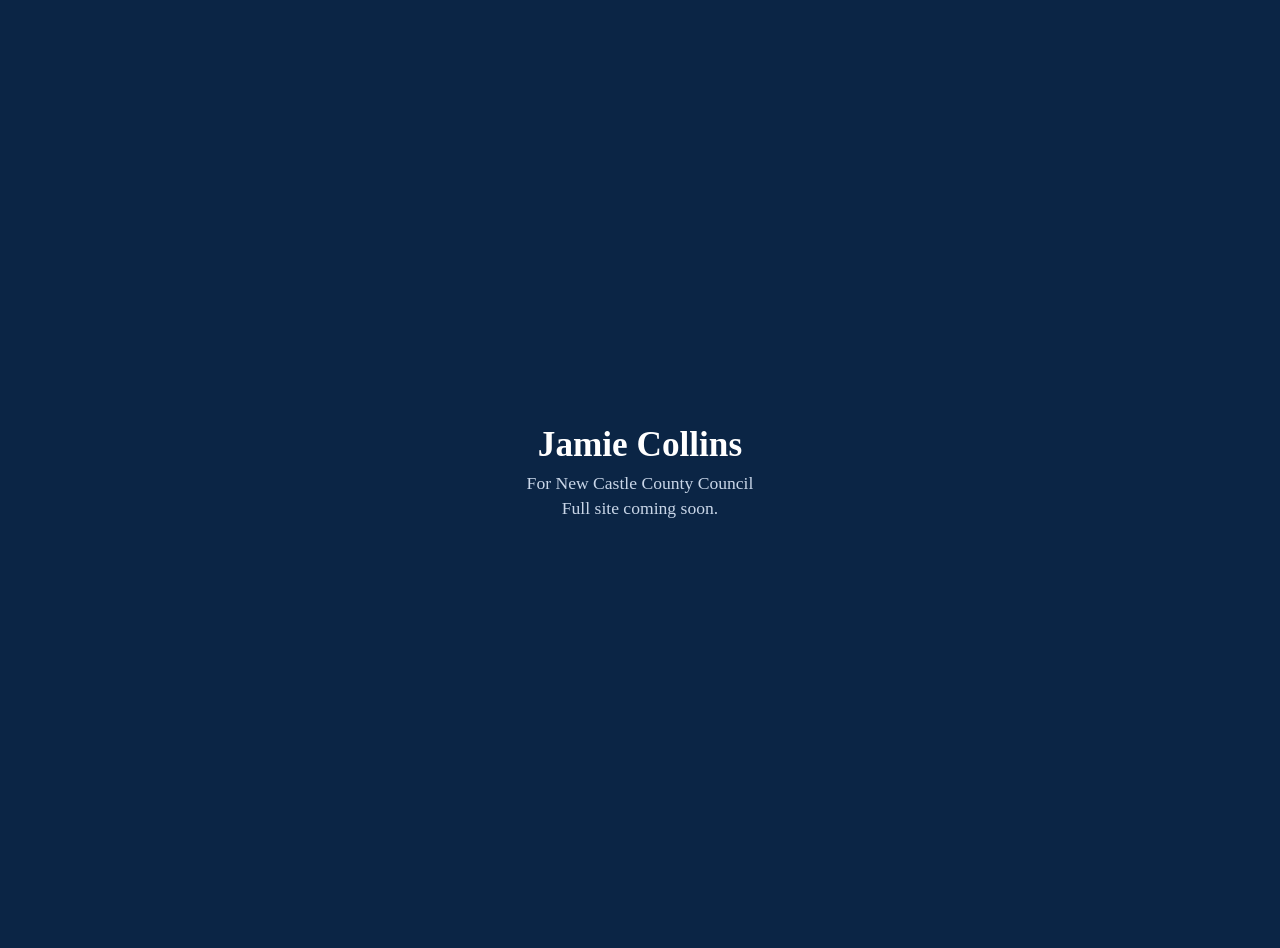
==== index.html @ c357a8fa "Create index.html for campaign site Initial HTML structure for campaign site." ====
<!DOCTYPE html>
<html lang="en">
<head>
  <meta charset="UTF-8">
  <meta name="viewport" content="width=device-width, initial-scale=1">
  <title>Jamie Collins for New Castle County Council</title>
  <meta name="description" content="Jamie Collins is running for New Castle County Council. Full campaign site coming soon.">
  <style>
    body { margin: 0; min-height: 100vh; display: grid; place-items: center;
           background: #0b2545; color: #fff; font-family: Georgia, serif; text-align: center; padding: 24px; }
    h1 { font-size: 2.2rem; margin: 0 0 8px; }
    p  { color: #c9d6e8; font-size: 1.1rem; margin: 4px 0; }
  </style>
</head>
<body>
  <div>
    <h1>Jamie Collins</h1>
    <p>For New Castle County Council</p>
    <p>Full site coming soon.</p>
  </div>
</body>
</html>
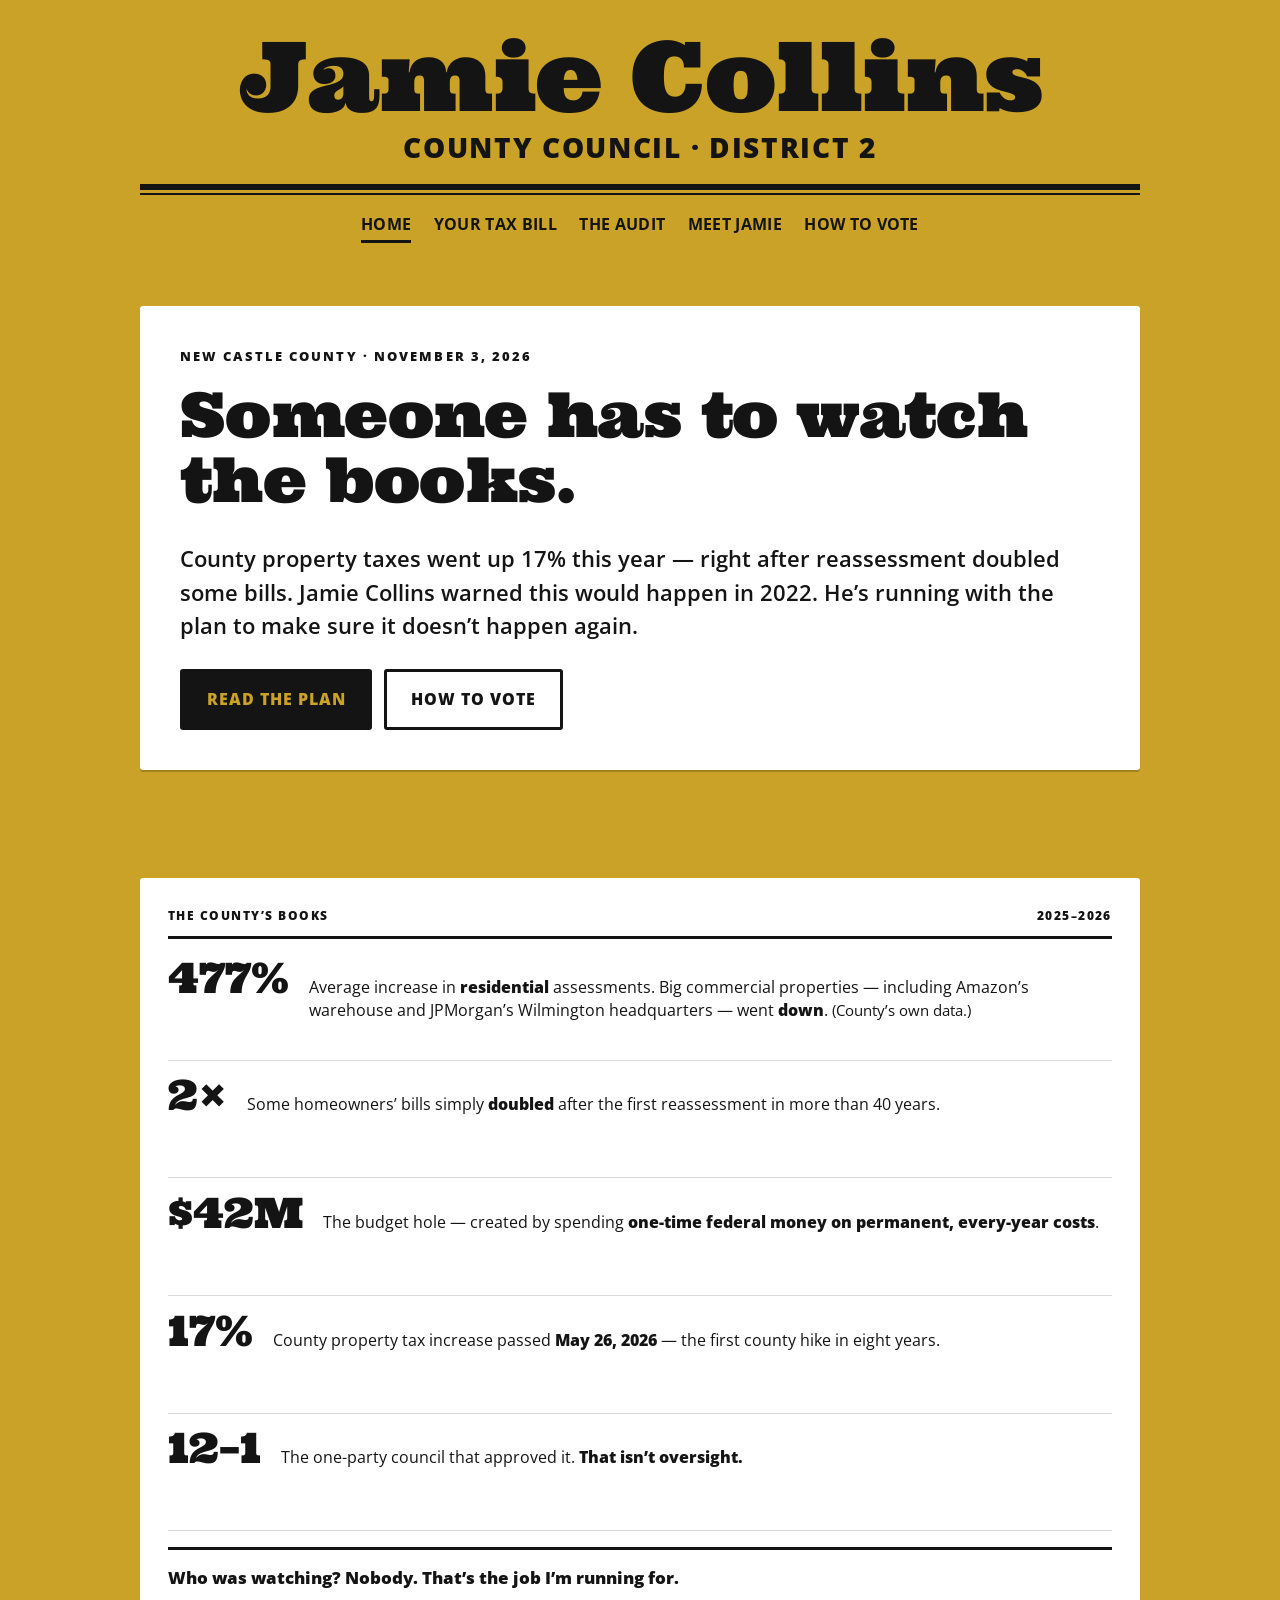
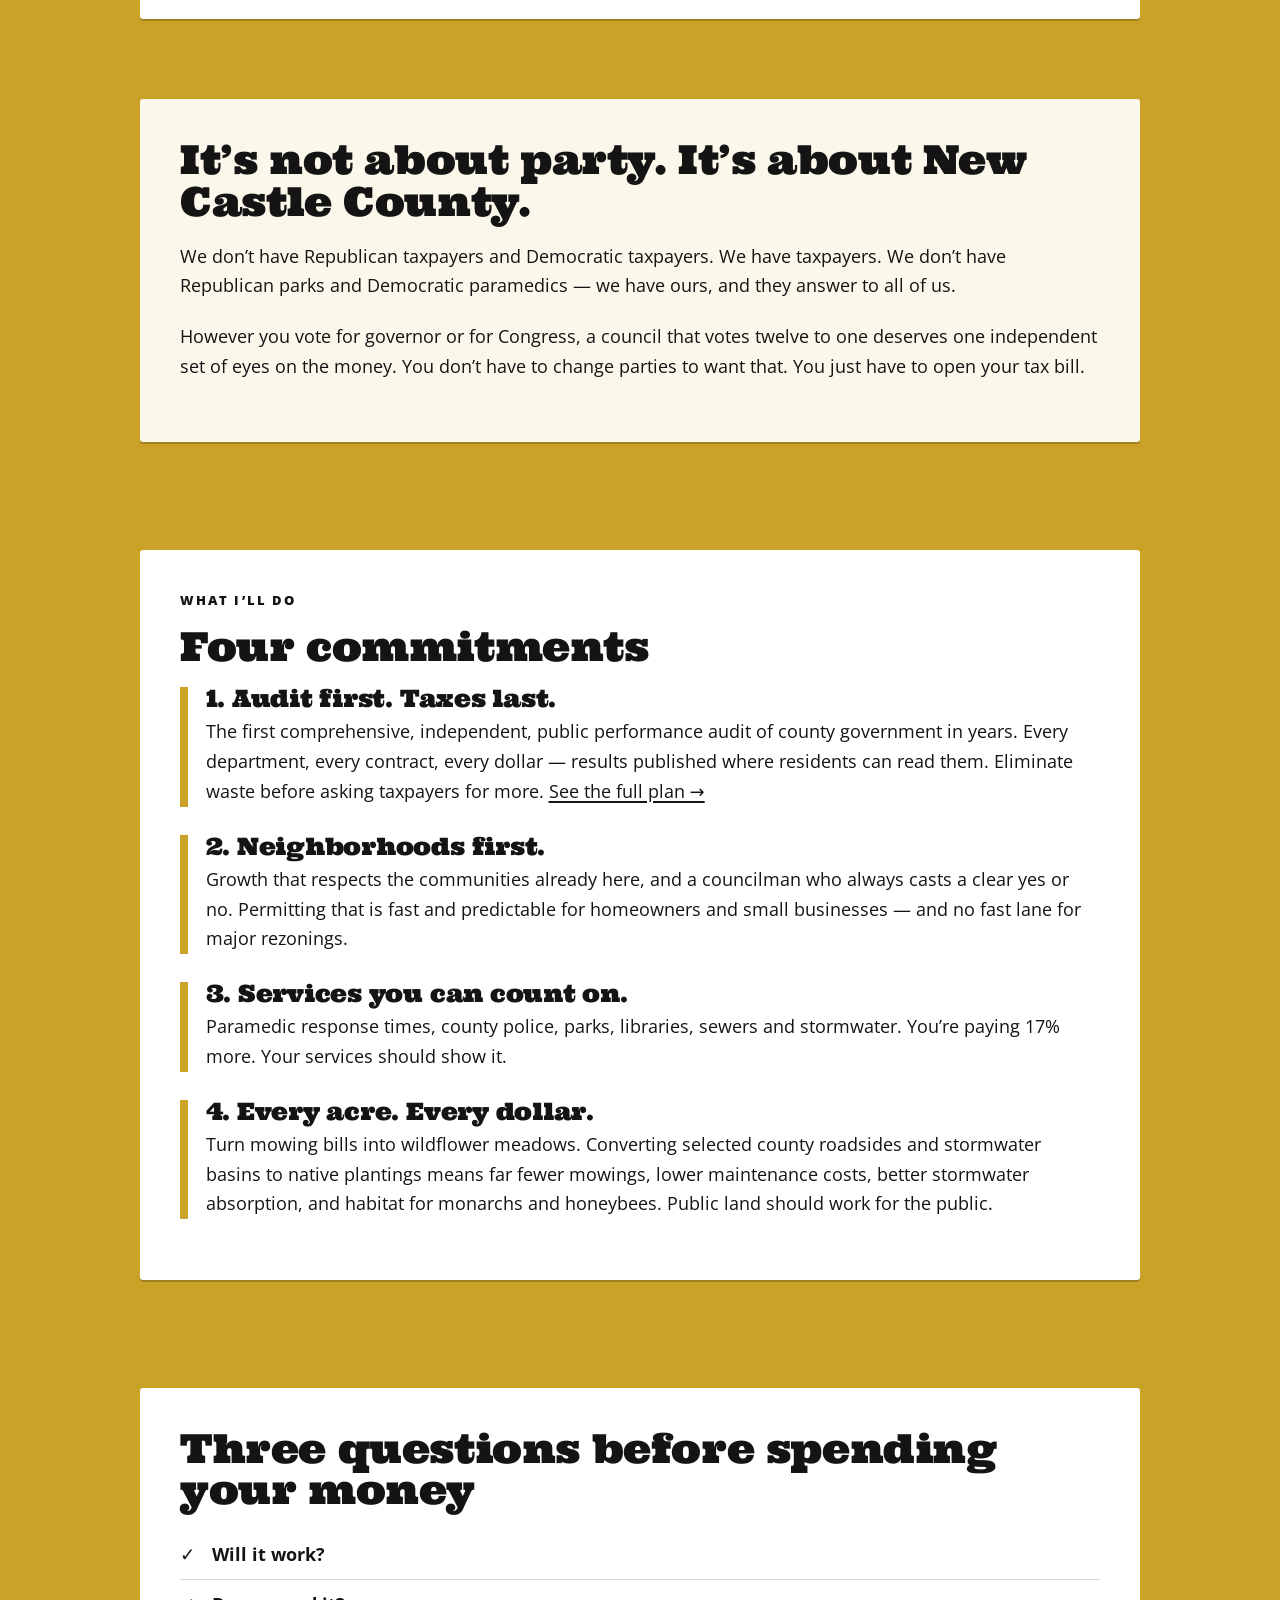
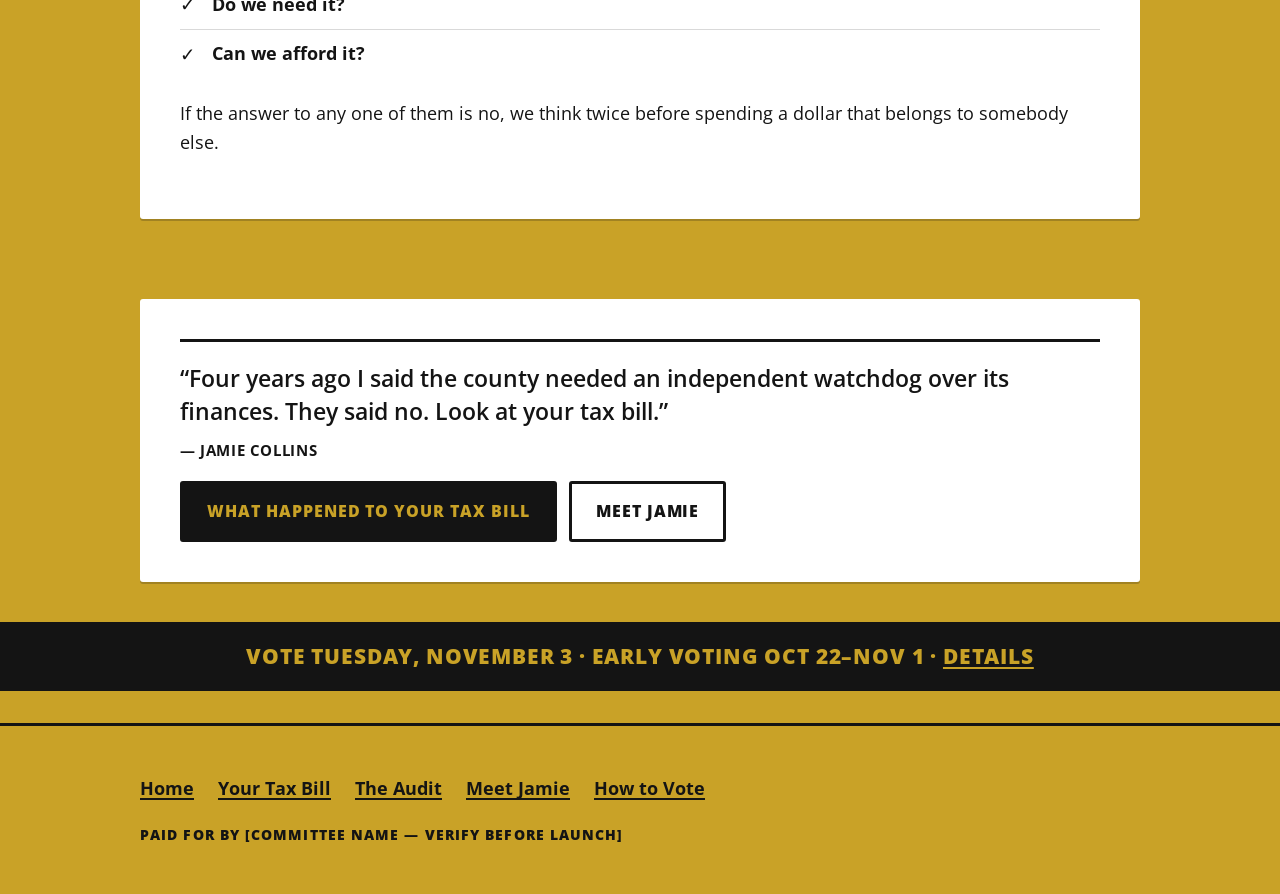
==== commit 2ba10004: "Revise index.html for campaign site update Updated the campaign site for Jamie Collins with new cont" ====
--- a/index.html
+++ b/index.html
@@ -1,22 +1,202 @@
 <!DOCTYPE html>
 <html lang="en">
 <head>
-  <meta charset="UTF-8">
-  <meta name="viewport" content="width=device-width, initial-scale=1">
-  <title>Jamie Collins for New Castle County Council</title>
-  <meta name="description" content="Jamie Collins is running for New Castle County Council. Full campaign site coming soon.">
-  <style>
-    body { margin: 0; min-height: 100vh; display: grid; place-items: center;
-           background: #0b2545; color: #fff; font-family: Georgia, serif; text-align: center; padding: 24px; }
-    h1 { font-size: 2.2rem; margin: 0 0 8px; }
-    p  { color: #c9d6e8; font-size: 1.1rem; margin: 4px 0; }
-  </style>
+<meta charset="utf-8">
+<meta name="viewport" content="width=device-width, initial-scale=1">
+<title>Jamie Collins for County Council, District 2 | Someone has to watch the books.</title>
+<meta name="description" content="Jamie Collins is running for New Castle County Council in District 2. County property taxes went up 17% this year. His plan: a full public audit of county government before anyone asks taxpayers for more. Vote November 3.">
+<link rel="canonical" href="https://collinsforcouncil.com/">
+
+<meta property="og:type" content="website">
+<meta property="og:title" content="Jamie Collins for County Council, District 2">
+<meta property="og:description" content="County taxes just went up 17%. Someone has to watch the books. Vote November 3.">
+<meta property="og:url" content="https://collinsforcouncil.com/">
+<meta property="og:image" content="https://collinsforcouncil.com/images/social-card.jpg">
+<meta name="twitter:card" content="summary_large_image">
+
+<link rel="preconnect" href="https://fonts.googleapis.com">
+<link rel="preconnect" href="https://fonts.gstatic.com" crossorigin>
+<link href="https://fonts.googleapis.com/css2?family=Ultra&family=Open+Sans:wght@400;600;700;800&display=swap" rel="stylesheet">
+<link rel="stylesheet" href="/style.css">
+
+<script type="application/ld+json">
+{
+  "@context":"https://schema.org",
+  "@type":"Person",
+  "name":"Jamie Collins",
+  "jobTitle":"Candidate for New Castle County Council, District 2",
+  "url":"https://collinsforcouncil.com/",
+  "homeLocation":{"@type":"Place","name":"New Castle County, Delaware"}
+}
+</script>
 </head>
 <body>
-  <div>
-    <h1>Jamie Collins</h1>
-    <p>For New Castle County Council</p>
-    <p>Full site coming soon.</p>
+<a class="skip" href="#main">Skip to content</a>
+
+<header class="masthead">
+  <div class="wrap">
+    <p class="nameplate"><a href="/">Jamie Collins</a></p>
+    <p class="office">County Council &middot; District 2</p>
+    <hr class="masthead-rule">
+    <hr class="masthead-rule masthead-rule--thin">
+    <nav class="nav" aria-label="Main">
+      <ul>
+        <li><a href="/" aria-current="page">Home</a></li>
+        <li><a href="/taxbill/">Your Tax Bill</a></li>
+        <li><a href="/audit/">The Audit</a></li>
+        <li><a href="/meet-jamie/">Meet Jamie</a></li>
+        <li><a href="/vote/">How to Vote</a></li>
+      </ul>
+    </nav>
   </div>
+</header>
+
+<main id="main">
+
+  <!-- HERO -->
+  <section class="section">
+    <div class="wrap">
+      <div class="panel reveal">
+        <p class="eyebrow">New Castle County &middot; November 3, 2026</p>
+        <h1>Someone has to watch the books.</h1>
+        <p class="lede">County property taxes went up 17% this year &mdash; right after reassessment doubled some bills. Jamie Collins warned this would happen in 2022. He&rsquo;s running with the plan to make sure it doesn&rsquo;t happen again.</p>
+        <div class="btn-row">
+          <a class="btn" href="/audit/">Read the plan</a>
+          <a class="btn btn--ghost" href="/vote/">How to vote</a>
+        </div>
+      </div>
+    </div>
+  </section>
+
+  <!-- SIGNATURE: THE LEDGER -->
+  <section class="section section--tight">
+    <div class="wrap">
+      <div class="ledger reveal">
+        <div class="ledger-head">
+          <span>The county&rsquo;s books</span>
+          <span>2025&ndash;2026</span>
+        </div>
+
+        <div class="ledger-row">
+          <p class="ledger-num">477%</p>
+          <p class="ledger-note">Average increase in <strong>residential</strong> assessments. Big commercial properties &mdash; including Amazon&rsquo;s warehouse and JPMorgan&rsquo;s Wilmington headquarters &mdash; went <strong>down</strong>. <span class="small">(County&rsquo;s own data.)</span></p>
+        </div>
+
+        <div class="ledger-row">
+          <p class="ledger-num">2&times;</p>
+          <p class="ledger-note">Some homeowners&rsquo; bills simply <strong>doubled</strong> after the first reassessment in more than 40 years.</p>
+        </div>
+
+        <div class="ledger-row">
+          <p class="ledger-num">$42M</p>
+          <p class="ledger-note">The budget hole &mdash; created by spending <strong>one-time federal money on permanent, every-year costs</strong>.</p>
+        </div>
+
+        <div class="ledger-row">
+          <p class="ledger-num">17%</p>
+          <p class="ledger-note">County property tax increase passed <strong>May 26, 2026</strong> &mdash; the first county hike in eight years.</p>
+        </div>
+
+        <div class="ledger-row">
+          <p class="ledger-num">12&ndash;1</p>
+          <p class="ledger-note">The one-party council that approved it. <strong>That isn&rsquo;t oversight.</strong></p>
+        </div>
+
+        <p class="ledger-foot">Who was watching? Nobody. That&rsquo;s the job I&rsquo;m running for.</p>
+      </div>
+    </div>
+  </section>
+
+  <!-- IDENTITY -->
+  <section class="section section--tight">
+    <div class="wrap">
+      <div class="panel panel--cream reveal">
+        <h2>It&rsquo;s not about party. It&rsquo;s about New Castle County.</h2>
+        <p>We don&rsquo;t have Republican taxpayers and Democratic taxpayers. We have taxpayers. We don&rsquo;t have Republican parks and Democratic paramedics &mdash; we have ours, and they answer to all of us.</p>
+        <p>However you vote for governor or for Congress, a council that votes twelve to one deserves one independent set of eyes on the money. You don&rsquo;t have to change parties to want that. You just have to open your tax bill.</p>
+      </div>
+    </div>
+  </section>
+
+  <!-- PLANKS -->
+  <section class="section">
+    <div class="wrap">
+      <div class="panel reveal">
+        <p class="eyebrow">What I&rsquo;ll do</p>
+        <h2>Four commitments</h2>
+
+        <div class="plank">
+          <h3>1. Audit first. Taxes last.</h3>
+          <p>The first comprehensive, independent, public performance audit of county government in years. Every department, every contract, every dollar &mdash; results published where residents can read them. Eliminate waste before asking taxpayers for more. <a href="/audit/">See the full plan &rarr;</a></p>
+        </div>
+
+        <div class="plank">
+          <h3>2. Neighborhoods first.</h3>
+          <p>Growth that respects the communities already here, and a councilman who always casts a clear yes or no. Permitting that is fast and predictable for homeowners and small businesses &mdash; and no fast lane for major rezonings.</p>
+        </div>
+
+        <div class="plank">
+          <h3>3. Services you can count on.</h3>
+          <p>Paramedic response times, county police, parks, libraries, sewers and stormwater. You&rsquo;re paying 17% more. Your services should show it.</p>
+        </div>
+
+        <div class="plank">
+          <h3>4. Every acre. Every dollar.</h3>
+          <p>Turn mowing bills into wildflower meadows. Converting selected county roadsides and stormwater basins to native plantings means far fewer mowings, lower maintenance costs, better stormwater absorption, and habitat for monarchs and honeybees. Public land should work for the public.</p>
+        </div>
+      </div>
+    </div>
+  </section>
+
+  <!-- THREE QUESTIONS -->
+  <section class="section section--tight">
+    <div class="wrap">
+      <div class="panel reveal">
+        <h2>Three questions before spending your money</h2>
+        <ul class="check">
+          <li><strong>Will it work?</strong></li>
+          <li><strong>Do we need it?</strong></li>
+          <li><strong>Can we afford it?</strong></li>
+        </ul>
+        <p style="margin-top:1.25rem">If the answer to any one of them is no, we think twice before spending a dollar that belongs to somebody else.</p>
+      </div>
+    </div>
+  </section>
+
+  <!-- CLOSE -->
+  <section class="section section--tight">
+    <div class="wrap">
+      <div class="panel reveal">
+        <blockquote class="quote">
+          &ldquo;Four years ago I said the county needed an independent watchdog over its finances. They said no. Look at your tax bill.&rdquo;
+          <cite>&mdash; Jamie Collins</cite>
+        </blockquote>
+        <div class="btn-row">
+          <a class="btn" href="/taxbill/">What happened to your tax bill</a>
+          <a class="btn btn--ghost" href="/meet-jamie/">Meet Jamie</a>
+        </div>
+      </div>
+    </div>
+  </section>
+
+</main>
+
+<div class="votebar">
+  <p>Vote Tuesday, November 3 &middot; Early voting Oct 22&ndash;Nov 1 &middot; <a href="/vote/">Details</a></p>
+</div>
+
+<footer class="footer">
+  <div class="wrap">
+    <ul>
+      <li><a href="/">Home</a></li>
+      <li><a href="/taxbill/">Your Tax Bill</a></li>
+      <li><a href="/audit/">The Audit</a></li>
+      <li><a href="/meet-jamie/">Meet Jamie</a></li>
+      <li><a href="/vote/">How to Vote</a></li>
+    </ul>
+    <p class="disclaimer">Paid for by [COMMITTEE NAME &mdash; VERIFY BEFORE LAUNCH]</p>
+  </div>
+</footer>
+
 </body>
 </html>
--- a/style.css
+++ b/style.css
@@ -0,0 +1,206 @@
+/* ==========================================================
+   COLLINS FOR COUNTY COUNCIL — DISTRICT 2
+   Shared stylesheet. Edit colors/fonts in ONE place: here.
+   ========================================================== */
+
+/* ---- 1. BRAND TOKENS (change a color here, it changes everywhere) ---- */
+:root{
+  --gold:        #C9A227;   /* campaign gold — the flyer background */
+  --gold-deep:   #A8871C;   /* darker gold for rules + hovers */
+  --ink:         #141414;   /* near-black text, as on the flyer */
+  --ink-soft:    #4A4436;   /* muted text */
+  --paper:       #FFFFFF;   /* the white panels from the flyer */
+  --cream:       #FBF7EA;   /* soft alt panel */
+  --rule:        rgba(20,20,20,.16);
+
+  --wrap: 1080px;
+  --pad: clamp(1.15rem, 4vw, 2.5rem);
+  --radius: 3px;            /* flyer panels are near-square */
+}
+
+/* ---- 2. RESET / BASE ---- */
+*,*::before,*::after{ box-sizing:border-box; }
+html{ -webkit-text-size-adjust:100%; scroll-behavior:smooth; }
+@media (prefers-reduced-motion:reduce){
+  html{ scroll-behavior:auto; }
+  *{ animation:none !important; transition:none !important; }
+}
+body{
+  margin:0;
+  background:var(--gold);
+  color:var(--ink);
+  font-family:"Open Sans", system-ui, -apple-system, Segoe UI, Helvetica, Arial, sans-serif;
+  font-size:1.125rem;         /* 18px floor — median reader is 63 */
+  line-height:1.65;
+  -webkit-font-smoothing:antialiased;
+}
+img{ max-width:100%; height:auto; display:block; }
+a{ color:var(--ink); text-underline-offset:3px; text-decoration-thickness:2px; }
+a:focus-visible, button:focus-visible{
+  outline:3px solid var(--ink); outline-offset:3px;
+}
+.skip{
+  position:absolute; left:-9999px; top:0; background:var(--ink); color:var(--gold);
+  padding:.75rem 1rem; z-index:99;
+}
+.skip:focus{ left:0; }
+
+/* ---- 3. TYPE SCALE ---- */
+h1,h2,h3,.nameplate,.stat-num{
+  font-family:"Ultra", Georgia, "Times New Roman", serif;
+  font-weight:400; line-height:1.03; letter-spacing:-.01em;
+  margin:0 0 .5em;
+}
+h1{ font-size:clamp(2.1rem, 6.4vw, 3.9rem); }
+h2{ font-size:clamp(1.65rem, 4.2vw, 2.5rem); }
+h3{ font-size:clamp(1.2rem, 2.6vw, 1.5rem); }
+p{ margin:0 0 1.15em; }
+.lede{ font-size:clamp(1.2rem,2.4vw,1.4rem); font-weight:600; line-height:1.5; }
+.eyebrow{
+  font-weight:800; font-size:.82rem; letter-spacing:.16em; text-transform:uppercase;
+  margin:0 0 .9rem; color:var(--ink);
+}
+.small{ font-size:.95rem; line-height:1.55; }
+
+/* ---- 4. LAYOUT ---- */
+.wrap{ max-width:var(--wrap); margin-inline:auto; padding-inline:var(--pad); }
+.section{ padding-block:clamp(2.5rem,6vw,4.25rem); }
+.section--tight{ padding-block:clamp(1.75rem,4vw,2.5rem); }
+
+/* white panel = the flyer's content box */
+.panel{
+  background:var(--paper);
+  border-radius:var(--radius);
+  padding:clamp(1.35rem,3.5vw,2.5rem);
+  box-shadow:0 2px 0 rgba(20,20,20,.22);
+}
+.panel + .panel{ margin-top:1.25rem; }
+.panel--cream{ background:var(--cream); }
+
+.grid{ display:grid; gap:1.25rem; }
+@media (min-width:760px){
+  .grid--2{ grid-template-columns:1fr 1fr; }
+  .grid--3{ grid-template-columns:repeat(3,1fr); }
+}
+
+/* ---- 5. MASTHEAD / NAV ---- */
+.masthead{ padding-top:clamp(1.1rem,3vw,2rem); text-align:center; }
+.nameplate{
+  font-size:clamp(2.6rem, 10.5vw, 6rem);
+  line-height:.92; margin:0;
+}
+.nameplate a{ text-decoration:none; color:var(--ink); }
+.office{
+  font-weight:800; letter-spacing:.06em; text-transform:uppercase;
+  font-size:clamp(1rem, 3.4vw, 1.75rem); margin:.25rem 0 0;
+}
+.masthead-rule{
+  height:6px; background:var(--ink); margin:.85rem 0 0; border:0;
+}
+.masthead-rule--thin{ height:2px; margin-top:3px; }
+
+.nav{ margin:0; padding:.85rem 0 0; }
+.nav ul{
+  list-style:none; margin:0; padding:0;
+  display:flex; flex-wrap:wrap; justify-content:center; gap:.35rem 1.4rem;
+}
+.nav a{
+  font-weight:700; font-size:1rem; letter-spacing:.02em;
+  text-transform:uppercase; text-decoration:none; padding:.35rem 0;
+  border-bottom:3px solid transparent;
+}
+.nav a:hover{ border-bottom-color:var(--ink); }
+.nav a[aria-current="page"]{ border-bottom-color:var(--ink); }
+
+/* ---- 6. BUTTONS ---- */
+.btn{
+  display:inline-block; background:var(--ink); color:var(--gold);
+  font-weight:800; text-transform:uppercase; letter-spacing:.06em;
+  font-size:1rem; padding:.9rem 1.5rem; border-radius:var(--radius);
+  text-decoration:none; border:3px solid var(--ink);
+}
+.btn:hover{ background:transparent; color:var(--ink); }
+.btn--ghost{ background:transparent; color:var(--ink); }
+.btn--ghost:hover{ background:var(--ink); color:var(--gold); }
+.btn-row{ display:flex; flex-wrap:wrap; gap:.75rem; margin-top:1.25rem; }
+
+/* ---- 7. SIGNATURE ELEMENT: THE LEDGER ----
+   The campaign is "watch the books," so the numbers are set
+   like entries in an account book: ruled lines, tabular figures. */
+.ledger{
+  background:var(--paper); border-radius:var(--radius);
+  box-shadow:0 2px 0 rgba(20,20,20,.22);
+  padding:clamp(1.1rem,3vw,1.75rem);
+}
+.ledger-head{
+  display:flex; justify-content:space-between; align-items:baseline;
+  gap:1rem; border-bottom:3px solid var(--ink); padding-bottom:.6rem; margin-bottom:.25rem;
+}
+.ledger-head span{ font-weight:800; text-transform:uppercase; letter-spacing:.12em; font-size:.78rem; }
+.ledger-row{
+  display:grid; grid-template-columns:auto 1fr; gap:.5rem 1.25rem;
+  align-items:baseline; padding:.85rem 0; border-bottom:1px solid var(--rule);
+}
+.ledger-row:last-child{ border-bottom:0; }
+.ledger-num{
+  font-family:"Ultra", Georgia, serif; font-size:clamp(1.7rem,5.5vw,2.6rem);
+  line-height:1; font-variant-numeric:tabular-nums; white-space:nowrap;
+}
+.ledger-note{ font-size:1.02rem; line-height:1.45; }
+.ledger-note strong{ font-weight:800; }
+.ledger-foot{
+  margin:1rem 0 0; padding-top:.85rem; border-top:3px solid var(--ink);
+  font-weight:800; font-size:1.05rem;
+}
+
+/* stat card (used in grids) */
+.stat{ text-align:left; }
+.stat-num{ font-size:clamp(2.4rem,7vw,3.4rem); margin:0 0 .2rem; font-variant-numeric:tabular-nums; }
+.stat-label{ font-weight:600; font-size:1rem; line-height:1.45; margin:0; }
+
+/* ---- 8. PLANK LIST ---- */
+.plank{ border-left:8px solid var(--gold); padding-left:1.1rem; }
+.plank + .plank{ margin-top:1.75rem; }
+.plank h3{ margin-bottom:.35rem; }
+.check{ list-style:none; margin:0; padding:0; }
+.check li{ padding:.6rem 0 .6rem 2rem; position:relative; border-bottom:1px solid var(--rule); }
+.check li:last-child{ border-bottom:0; }
+.check li::before{
+  content:"✓"; position:absolute; left:0; top:.55rem;
+  font-weight:800; font-size:1.15rem; color:var(--ink);
+}
+
+/* ---- 9. PULL QUOTE ---- */
+.quote{
+  margin:0; padding:1.25rem 0 0; border-top:3px solid var(--ink);
+  font-size:clamp(1.15rem,2.6vw,1.45rem); font-weight:600; line-height:1.45;
+}
+.quote cite{ display:block; font-size:.95rem; font-weight:700; font-style:normal; margin-top:.6rem; letter-spacing:.04em; text-transform:uppercase; }
+
+/* ---- 10. VOTE BAR ---- */
+.votebar{
+  background:var(--ink); color:var(--gold); text-align:center;
+  padding:1.1rem var(--pad);
+}
+.votebar p{ margin:0; font-weight:800; letter-spacing:.04em; font-size:clamp(1rem,2.6vw,1.3rem); text-transform:uppercase; }
+.votebar a{ color:var(--gold); }
+
+/* ---- 11. FORM (Google Form embed fallback) ---- */
+.formbox iframe{ width:100%; border:0; min-height:820px; }
+
+/* ---- 12. FOOTER ---- */
+.footer{ padding-block:clamp(2rem,5vw,3rem); border-top:3px solid var(--ink); margin-top:2rem; }
+.footer ul{ list-style:none; margin:0 0 1.25rem; padding:0; display:flex; flex-wrap:wrap; gap:.5rem 1.5rem; }
+.footer a{ font-weight:700; }
+.disclaimer{
+  font-weight:800; text-transform:uppercase; letter-spacing:.08em;
+  font-size:.85rem; margin:0;
+}
+
+/* ---- 13. QUIET ENTRANCE (respects reduced motion) ---- */
+@media (prefers-reduced-motion:no-preference){
+  .reveal{ opacity:0; transform:translateY(14px); animation:rise .5s ease-out forwards; }
+  .reveal:nth-child(2){ animation-delay:.08s; }
+  .reveal:nth-child(3){ animation-delay:.16s; }
+  @keyframes rise{ to{ opacity:1; transform:none; } }
+}
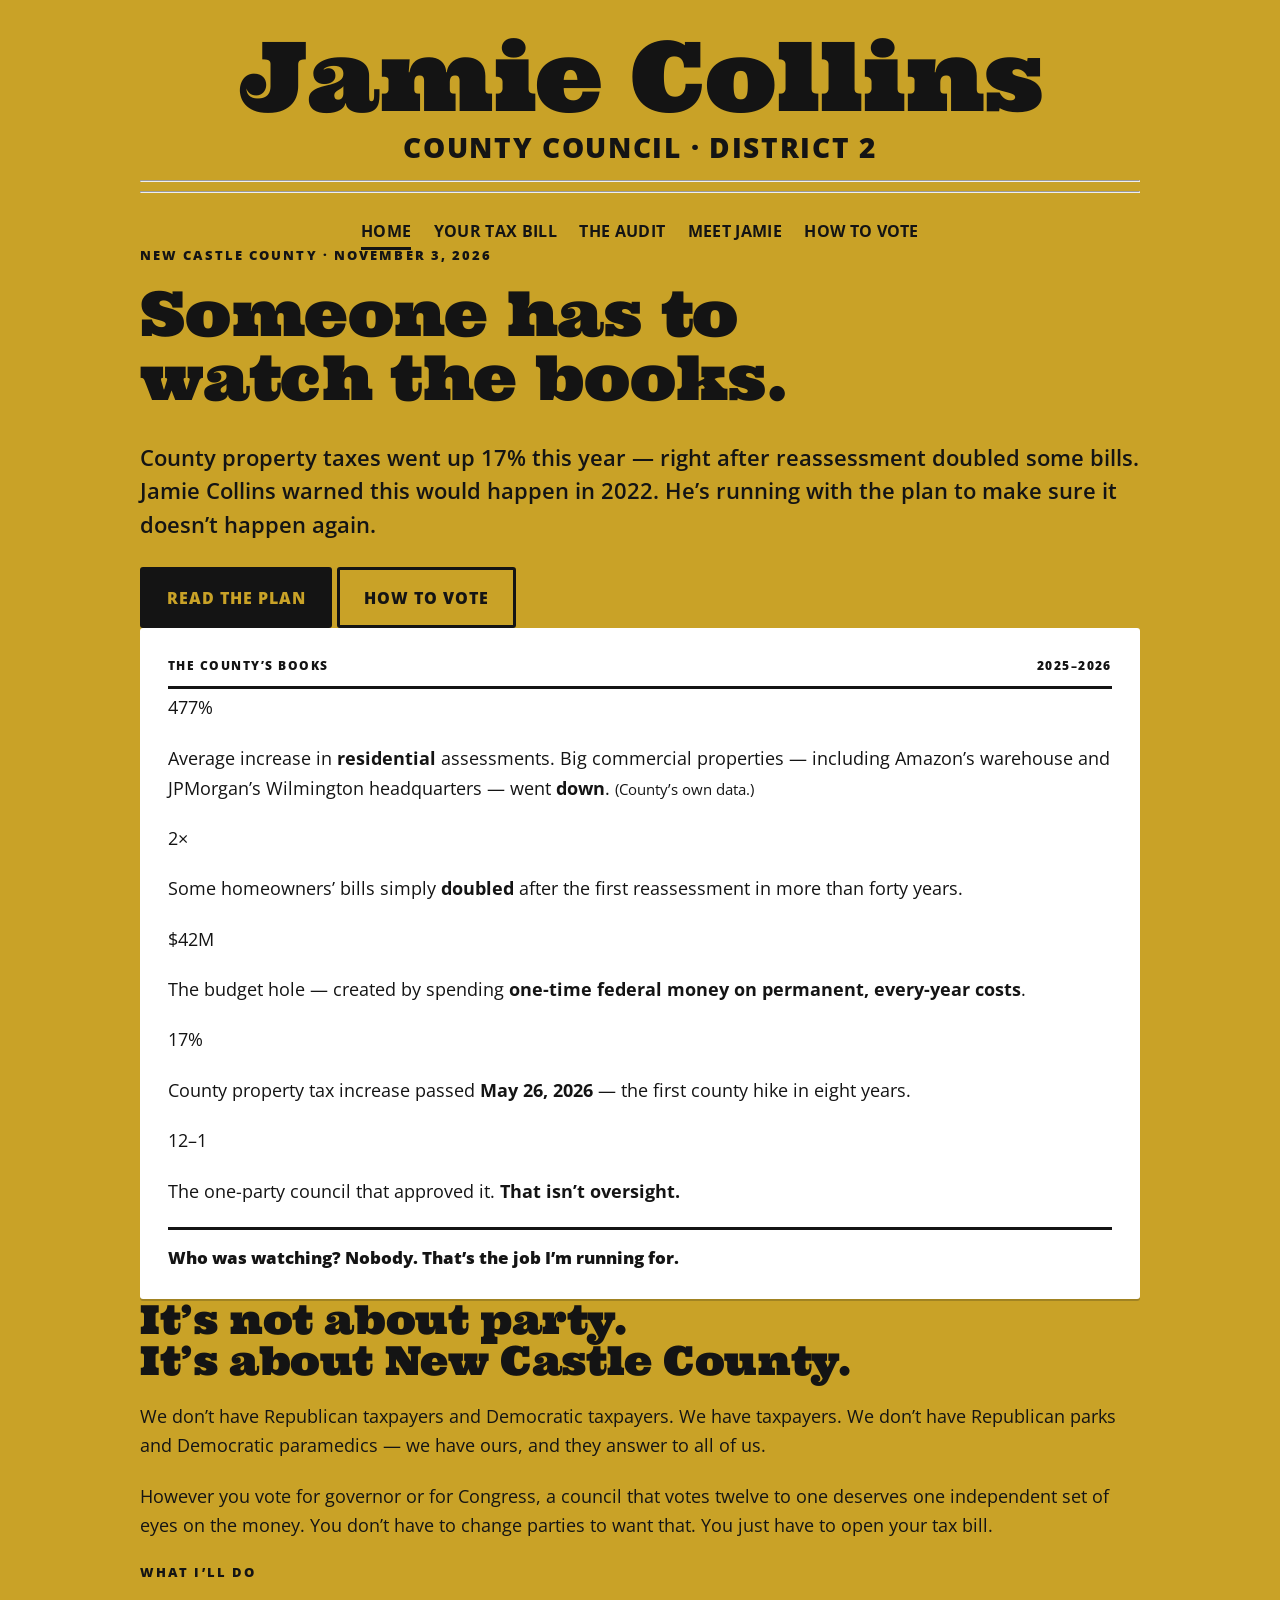
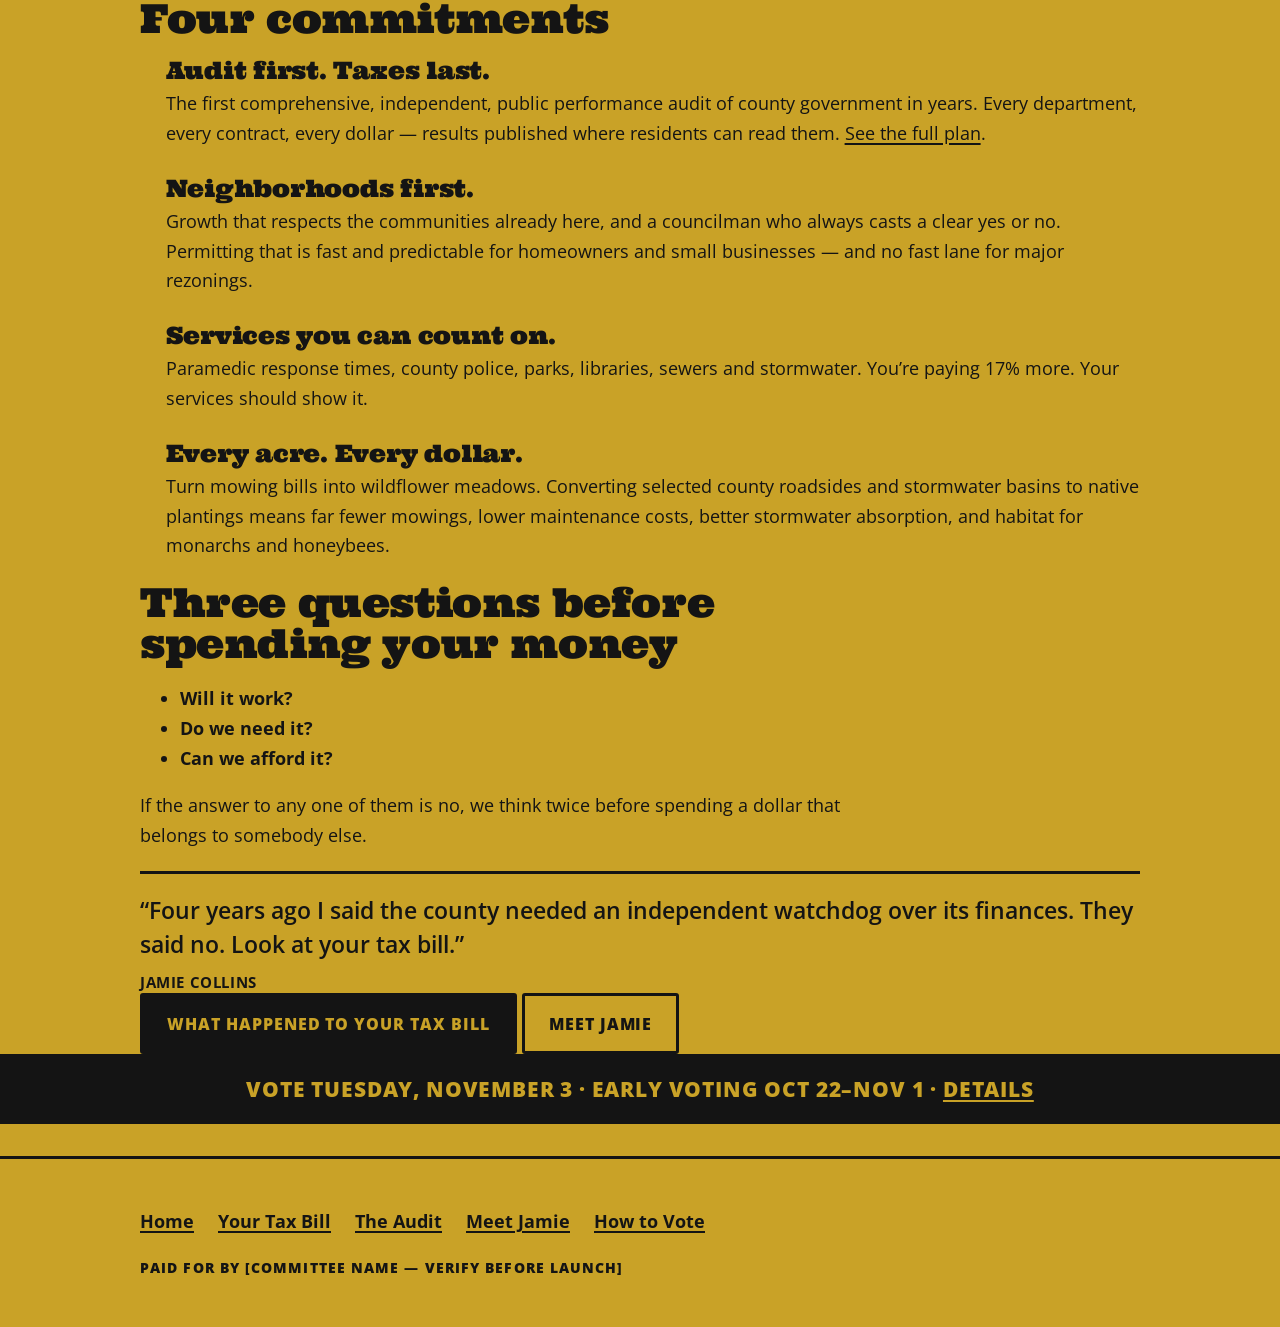
==== commit 4b0e12c3: "Update meta tags and content in index.html" ====
--- a/index.html
+++ b/index.html
@@ -11,12 +11,13 @@
 <meta property="og:title" content="Jamie Collins for County Council, District 2">
 <meta property="og:description" content="County taxes just went up 17%. Someone has to watch the books. Vote November 3.">
 <meta property="og:url" content="https://collinsforcouncil.com/">
-<meta property="og:image" content="https://collinsforcouncil.com/images/social-card.jpg">
+<meta property="og:image" content="https://collinsforcouncil.com/images/jamie.jpg">
 <meta name="twitter:card" content="summary_large_image">
+<meta name="theme-color" content="#C9A227">
 
 <link rel="preconnect" href="https://fonts.googleapis.com">
 <link rel="preconnect" href="https://fonts.gstatic.com" crossorigin>
-<link href="https://fonts.googleapis.com/css2?family=Ultra&family=Open+Sans:wght@400;600;700;800&display=swap" rel="stylesheet">
+<link href="https://fonts.googleapis.com/css2?family=Ultra&family=Zilla+Slab:wght@500;600;700&family=Open+Sans:wght@400;600;700&display=swap" rel="stylesheet">
 <link rel="stylesheet" href="/style.css">
 
 <script type="application/ld+json">
@@ -37,8 +38,7 @@
   <div class="wrap">
     <p class="nameplate"><a href="/">Jamie Collins</a></p>
     <p class="office">County Council &middot; District 2</p>
-    <hr class="masthead-rule">
-    <hr class="masthead-rule masthead-rule--thin">
+    <div class="rules"><hr><hr></div>
     <nav class="nav" aria-label="Main">
       <ul>
         <li><a href="/" aria-current="page">Home</a></li>
@@ -53,14 +53,14 @@
 
 <main id="main">
 
-  <!-- HERO -->
-  <section class="section">
-    <div class="wrap">
-      <div class="panel reveal">
+  <!-- HERO — sits directly on the gold. No box. Lets the page open up. -->
+  <section class="band">
+    <div class="wrap">
+      <div class="open rise">
         <p class="eyebrow">New Castle County &middot; November 3, 2026</p>
-        <h1>Someone has to watch the books.</h1>
+        <h1>Someone has to<br>watch the books.</h1>
         <p class="lede">County property taxes went up 17% this year &mdash; right after reassessment doubled some bills. Jamie Collins warned this would happen in 2022. He&rsquo;s running with the plan to make sure it doesn&rsquo;t happen again.</p>
-        <div class="btn-row">
+        <div class="btns">
           <a class="btn" href="/audit/">Read the plan</a>
           <a class="btn btn--ghost" href="/vote/">How to vote</a>
         </div>
@@ -68,38 +68,38 @@
     </div>
   </section>
 
-  <!-- SIGNATURE: THE LEDGER -->
-  <section class="section section--tight">
-    <div class="wrap">
-      <div class="ledger reveal">
+  <!-- THE LEDGER — the signature. One sheet, set like an account book. -->
+  <section class="band band--tight">
+    <div class="wrap">
+      <div class="sheet ledger">
         <div class="ledger-head">
           <span>The county&rsquo;s books</span>
           <span>2025&ndash;2026</span>
         </div>
 
-        <div class="ledger-row">
-          <p class="ledger-num">477%</p>
-          <p class="ledger-note">Average increase in <strong>residential</strong> assessments. Big commercial properties &mdash; including Amazon&rsquo;s warehouse and JPMorgan&rsquo;s Wilmington headquarters &mdash; went <strong>down</strong>. <span class="small">(County&rsquo;s own data.)</span></p>
-        </div>
-
-        <div class="ledger-row">
-          <p class="ledger-num">2&times;</p>
-          <p class="ledger-note">Some homeowners&rsquo; bills simply <strong>doubled</strong> after the first reassessment in more than 40 years.</p>
-        </div>
-
-        <div class="ledger-row">
-          <p class="ledger-num">$42M</p>
-          <p class="ledger-note">The budget hole &mdash; created by spending <strong>one-time federal money on permanent, every-year costs</strong>.</p>
-        </div>
-
-        <div class="ledger-row">
-          <p class="ledger-num">17%</p>
-          <p class="ledger-note">County property tax increase passed <strong>May 26, 2026</strong> &mdash; the first county hike in eight years.</p>
-        </div>
-
-        <div class="ledger-row">
-          <p class="ledger-num">12&ndash;1</p>
-          <p class="ledger-note">The one-party council that approved it. <strong>That isn&rsquo;t oversight.</strong></p>
+        <div class="entry">
+          <p class="fig">477%</p>
+          <p>Average increase in <strong>residential</strong> assessments. Big commercial properties &mdash; including Amazon&rsquo;s warehouse and JPMorgan&rsquo;s Wilmington headquarters &mdash; went <strong>down</strong>. <span class="small">(County&rsquo;s own data.)</span></p>
+        </div>
+
+        <div class="entry">
+          <p class="fig">2&times;</p>
+          <p>Some homeowners&rsquo; bills simply <strong>doubled</strong> after the first reassessment in more than forty years.</p>
+        </div>
+
+        <div class="entry">
+          <p class="fig">$42M</p>
+          <p>The budget hole &mdash; created by spending <strong>one-time federal money on permanent, every-year costs</strong>.</p>
+        </div>
+
+        <div class="entry">
+          <p class="fig">17%</p>
+          <p>County property tax increase passed <strong>May 26, 2026</strong> &mdash; the first county hike in eight years.</p>
+        </div>
+
+        <div class="entry">
+          <p class="fig">12&ndash;1</p>
+          <p>The one-party council that approved it. <strong>That isn&rsquo;t oversight.</strong></p>
         </div>
 
         <p class="ledger-foot">Who was watching? Nobody. That&rsquo;s the job I&rsquo;m running for.</p>
@@ -107,71 +107,71 @@
     </div>
   </section>
 
-  <!-- IDENTITY -->
-  <section class="section section--tight">
-    <div class="wrap">
-      <div class="panel panel--cream reveal">
-        <h2>It&rsquo;s not about party. It&rsquo;s about New Castle County.</h2>
+  <!-- IDENTITY — back onto the gold. The page needs to breathe here. -->
+  <section class="band">
+    <div class="wrap">
+      <div class="open">
+        <h2>It&rsquo;s not about party.<br>It&rsquo;s about New Castle County.</h2>
         <p>We don&rsquo;t have Republican taxpayers and Democratic taxpayers. We have taxpayers. We don&rsquo;t have Republican parks and Democratic paramedics &mdash; we have ours, and they answer to all of us.</p>
         <p>However you vote for governor or for Congress, a council that votes twelve to one deserves one independent set of eyes on the money. You don&rsquo;t have to change parties to want that. You just have to open your tax bill.</p>
       </div>
     </div>
   </section>
 
-  <!-- PLANKS -->
-  <section class="section">
-    <div class="wrap">
-      <div class="panel reveal">
+  <!-- COMMITMENTS -->
+  <section class="band band--defer">
+    <div class="wrap">
+      <div class="sheet">
         <p class="eyebrow">What I&rsquo;ll do</p>
-        <h2>Four commitments</h2>
-
-        <div class="plank">
-          <h3>1. Audit first. Taxes last.</h3>
-          <p>The first comprehensive, independent, public performance audit of county government in years. Every department, every contract, every dollar &mdash; results published where residents can read them. Eliminate waste before asking taxpayers for more. <a href="/audit/">See the full plan &rarr;</a></p>
-        </div>
-
-        <div class="plank">
-          <h3>2. Neighborhoods first.</h3>
+        <h2 style="margin-top:0">Four commitments</h2>
+
+        <div class="plank">
+          <h3>Audit first. Taxes last.</h3>
+          <p>The first comprehensive, independent, public performance audit of county government in years. Every department, every contract, every dollar &mdash; results published where residents can read them. <a href="/audit/">See the full plan</a>.</p>
+        </div>
+
+        <div class="plank">
+          <h3>Neighborhoods first.</h3>
           <p>Growth that respects the communities already here, and a councilman who always casts a clear yes or no. Permitting that is fast and predictable for homeowners and small businesses &mdash; and no fast lane for major rezonings.</p>
         </div>
 
         <div class="plank">
-          <h3>3. Services you can count on.</h3>
+          <h3>Services you can count on.</h3>
           <p>Paramedic response times, county police, parks, libraries, sewers and stormwater. You&rsquo;re paying 17% more. Your services should show it.</p>
         </div>
 
         <div class="plank">
-          <h3>4. Every acre. Every dollar.</h3>
-          <p>Turn mowing bills into wildflower meadows. Converting selected county roadsides and stormwater basins to native plantings means far fewer mowings, lower maintenance costs, better stormwater absorption, and habitat for monarchs and honeybees. Public land should work for the public.</p>
+          <h3>Every acre. Every dollar.</h3>
+          <p>Turn mowing bills into wildflower meadows. Converting selected county roadsides and stormwater basins to native plantings means far fewer mowings, lower maintenance costs, better stormwater absorption, and habitat for monarchs and honeybees.</p>
         </div>
       </div>
     </div>
   </section>
 
   <!-- THREE QUESTIONS -->
-  <section class="section section--tight">
-    <div class="wrap">
-      <div class="panel reveal">
-        <h2>Three questions before spending your money</h2>
-        <ul class="check">
+  <section class="band band--tight band--defer">
+    <div class="wrap">
+      <div class="card card--alt" style="max-width:46rem">
+        <h2 style="margin-top:0">Three questions before spending your money</h2>
+        <ul class="marks">
           <li><strong>Will it work?</strong></li>
           <li><strong>Do we need it?</strong></li>
           <li><strong>Can we afford it?</strong></li>
         </ul>
-        <p style="margin-top:1.25rem">If the answer to any one of them is no, we think twice before spending a dollar that belongs to somebody else.</p>
-      </div>
-    </div>
-  </section>
-
-  <!-- CLOSE -->
-  <section class="section section--tight">
-    <div class="wrap">
-      <div class="panel reveal">
+        <p>If the answer to any one of them is no, we think twice before spending a dollar that belongs to somebody else.</p>
+      </div>
+    </div>
+  </section>
+
+  <!-- CLOSE — on the gold again -->
+  <section class="band band--defer">
+    <div class="wrap">
+      <div class="open">
         <blockquote class="quote">
           &ldquo;Four years ago I said the county needed an independent watchdog over its finances. They said no. Look at your tax bill.&rdquo;
-          <cite>&mdash; Jamie Collins</cite>
+          <cite>Jamie Collins</cite>
         </blockquote>
-        <div class="btn-row">
+        <div class="btns">
           <a class="btn" href="/taxbill/">What happened to your tax bill</a>
           <a class="btn btn--ghost" href="/meet-jamie/">Meet Jamie</a>
         </div>
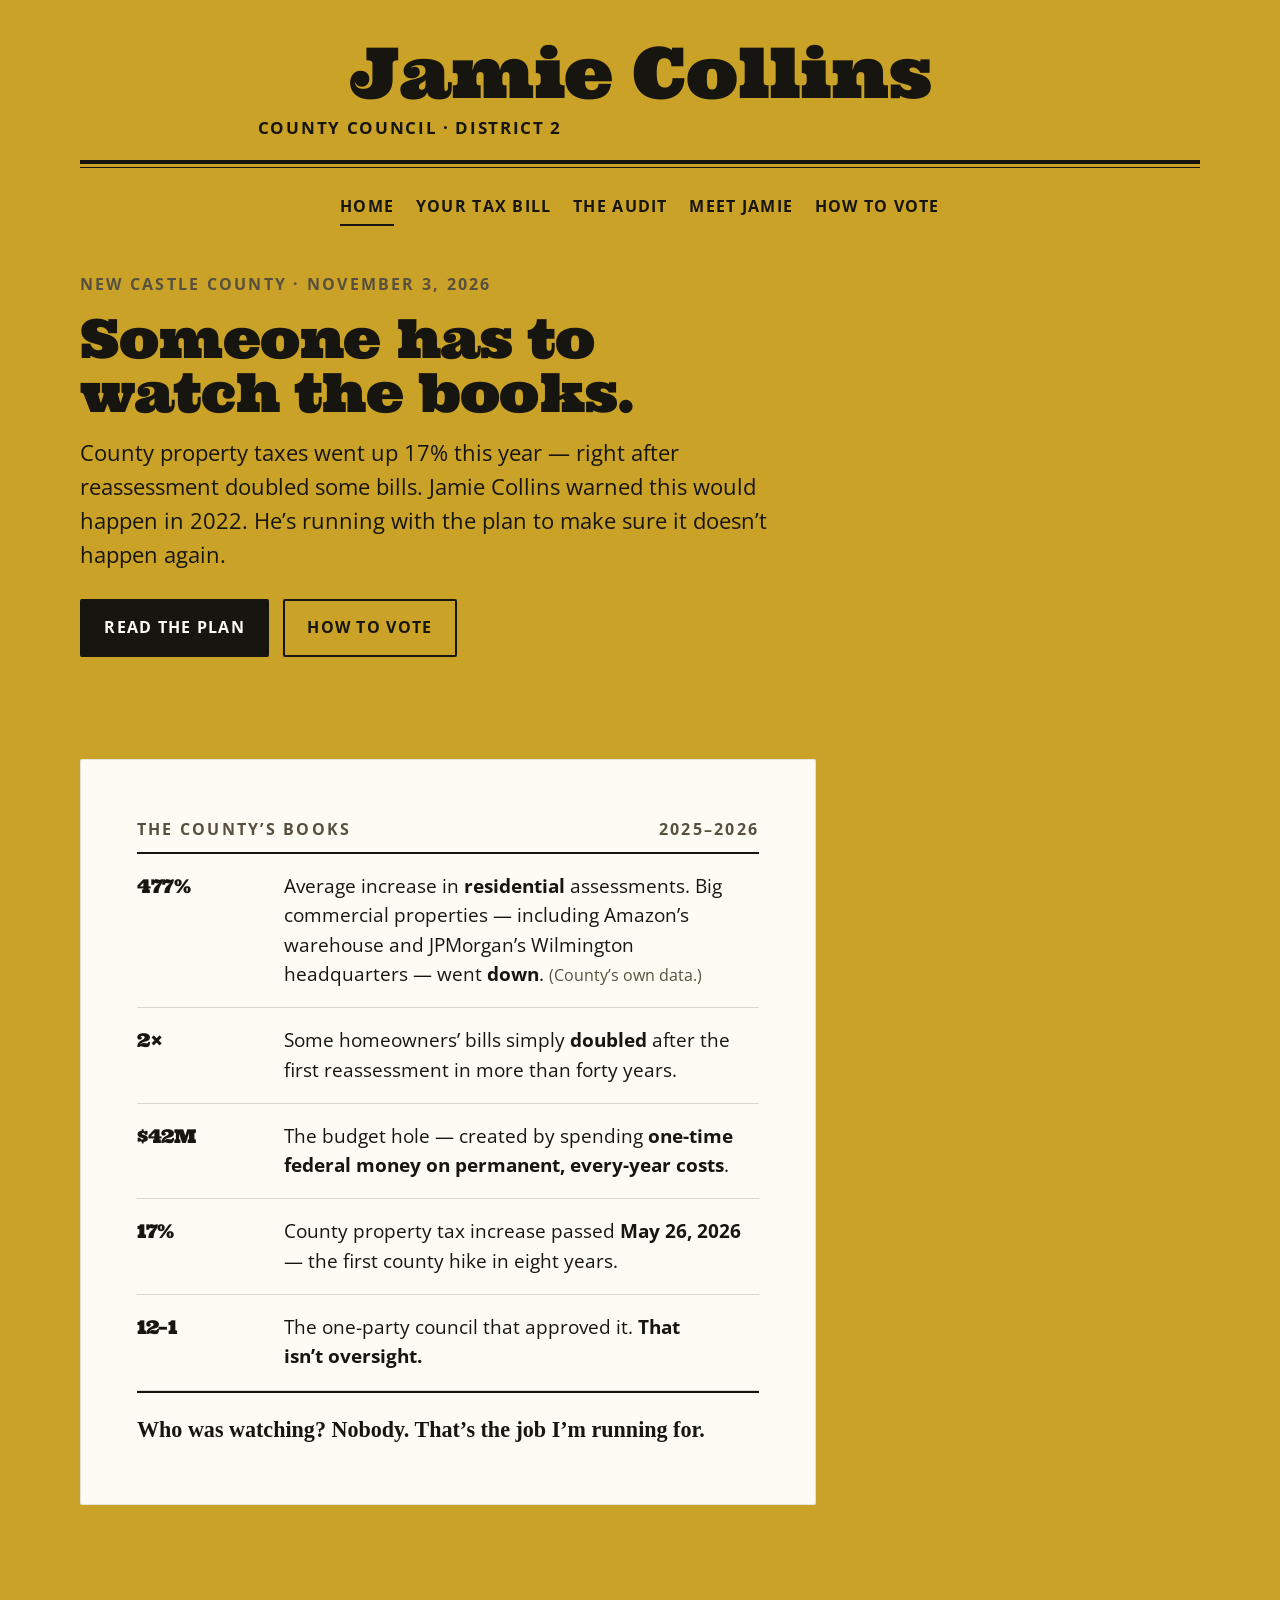
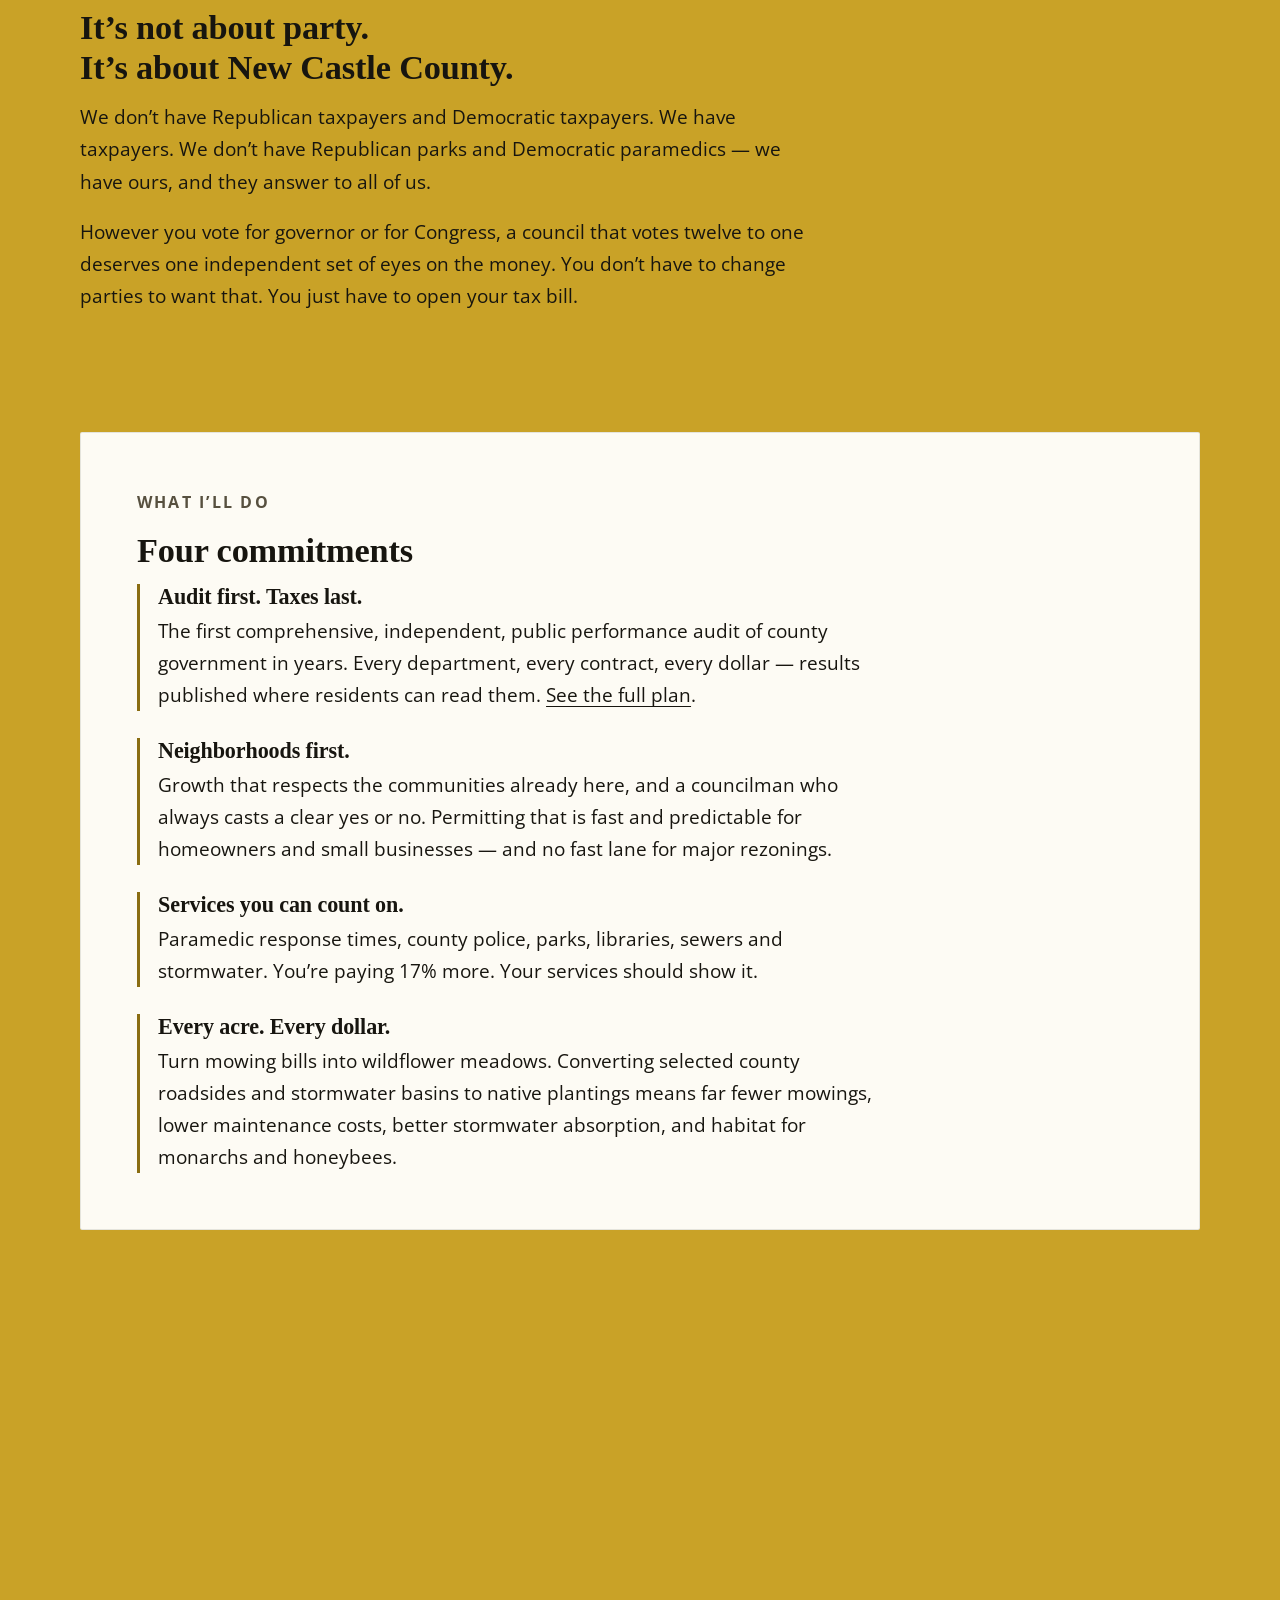
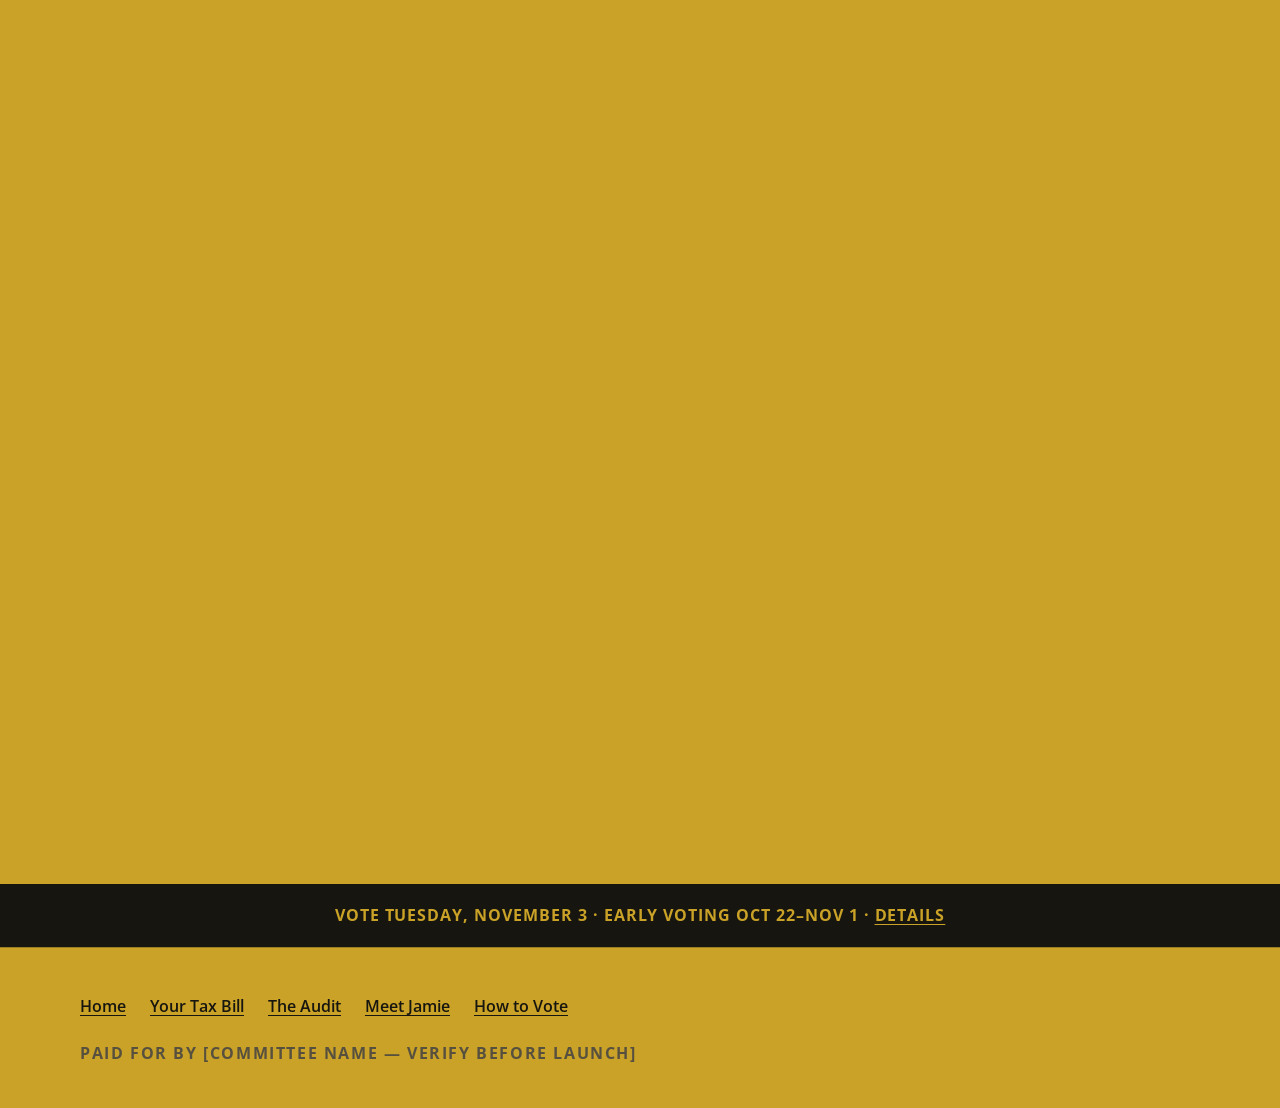
==== commit 20ddbecd: "Refactor comments and add signup section Updated section comments and added a signup form for campai" ====
--- a/index.html
+++ b/index.html
@@ -27,6 +27,7 @@
   "name":"Jamie Collins",
   "jobTitle":"Candidate for New Castle County Council, District 2",
   "url":"https://collinsforcouncil.com/",
+  "image":"https://collinsforcouncil.com/images/jamie.jpg",
   "homeLocation":{"@type":"Place","name":"New Castle County, Delaware"}
 }
 </script>
@@ -53,8 +54,8 @@
 
 <main id="main">
 
-  <!-- HERO — sits directly on the gold. No box. Lets the page open up. -->
-  <section class="band">
+  <!-- HERO — on the gold, tall enough to breathe -->
+  <section class="band band--hero">
     <div class="wrap">
       <div class="open rise">
         <p class="eyebrow">New Castle County &middot; November 3, 2026</p>
@@ -68,7 +69,7 @@
     </div>
   </section>
 
-  <!-- THE LEDGER — the signature. One sheet, set like an account book. -->
+  <!-- THE LEDGER -->
   <section class="band band--tight">
     <div class="wrap">
       <div class="sheet ledger">
@@ -107,11 +108,11 @@
     </div>
   </section>
 
-  <!-- IDENTITY — back onto the gold. The page needs to breathe here. -->
-  <section class="band">
+  <!-- IDENTITY -->
+  <section class="band band--defer">
     <div class="wrap">
       <div class="open">
-        <h2>It&rsquo;s not about party.<br>It&rsquo;s about New Castle County.</h2>
+        <h2 style="margin-top:0">It&rsquo;s not about party.<br>It&rsquo;s about New Castle County.</h2>
         <p>We don&rsquo;t have Republican taxpayers and Democratic taxpayers. We have taxpayers. We don&rsquo;t have Republican parks and Democratic paramedics &mdash; we have ours, and they answer to all of us.</p>
         <p>However you vote for governor or for Congress, a council that votes twelve to one deserves one independent set of eyes on the money. You don&rsquo;t have to change parties to want that. You just have to open your tax bill.</p>
       </div>
@@ -119,7 +120,7 @@
   </section>
 
   <!-- COMMITMENTS -->
-  <section class="band band--defer">
+  <section class="band band--tight band--defer">
     <div class="wrap">
       <div class="sheet">
         <p class="eyebrow">What I&rsquo;ll do</p>
@@ -163,7 +164,7 @@
     </div>
   </section>
 
-  <!-- CLOSE — on the gold again -->
+  <!-- CLOSE -->
   <section class="band band--defer">
     <div class="wrap">
       <div class="open">
@@ -174,6 +175,26 @@
         <div class="btns">
           <a class="btn" href="/taxbill/">What happened to your tax bill</a>
           <a class="btn btn--ghost" href="/meet-jamie/">Meet Jamie</a>
+        </div>
+      </div>
+    </div>
+  </section>
+
+  <!-- UPDATES -->
+  <section class="band band--tight band--defer">
+    <div class="wrap">
+      <div class="signup">
+        <div class="card">
+          <h2 style="margin-top:0">Stay in the loop</h2>
+          <p>One or two emails a month between now and November 3 &mdash; where Jamie will be, what the council is voting on, and how to help. No spam, no selling your address, easy to leave.</p>
+
+          <!-- SIGNUP FORM
+               Make a one-question Google Form (Email address), then:
+               Send > < > (embed) > copy the <iframe> tag > paste it on the
+               next line and delete the fallback button below. -->
+          <div class="btns">
+            <a class="btn" href="mailto:[EMAIL ADDRESS]?subject=Add%20me%20to%20campaign%20updates">Email us to sign up</a>
+          </div>
         </div>
       </div>
     </div>
--- a/style.css
+++ b/style.css
@@ -1,206 +1,453 @@
 /* ==========================================================
    COLLINS FOR COUNTY COUNCIL — DISTRICT 2
-   Shared stylesheet. Edit colors/fonts in ONE place: here.
+   Shared stylesheet · v3
+
+   TYPE SYSTEM — three faces, three jobs:
+     Ultra ......... nameplate, one H1 per page, ledger figures
+     Zilla Slab .... section headings, pull quotes
+     Open Sans ..... reading text, nav, buttons, captions
+
+   MOTION PRINCIPLES:
+     Everything is CSS-only (scroll-driven animations), guarded by
+     @supports and prefers-reduced-motion. No JavaScript anywhere.
+     Content is visible by default; animation is an enhancement.
    ========================================================== */
 
-/* ---- 1. BRAND TOKENS (change a color here, it changes everywhere) ---- */
+/* ---------- 1. TOKENS ---------- */
 :root{
-  --gold:        #C9A227;   /* campaign gold — the flyer background */
-  --gold-deep:   #A8871C;   /* darker gold for rules + hovers */
-  --ink:         #141414;   /* near-black text, as on the flyer */
-  --ink-soft:    #4A4436;   /* muted text */
-  --paper:       #FFFFFF;   /* the white panels from the flyer */
-  --cream:       #FBF7EA;   /* soft alt panel */
-  --rule:        rgba(20,20,20,.16);
-
-  --wrap: 1080px;
-  --pad: clamp(1.15rem, 4vw, 2.5rem);
-  --radius: 3px;            /* flyer panels are near-square */
-}
-
-/* ---- 2. RESET / BASE ---- */
+  --gold:      #C9A227;
+  --gold-deep: #8A6D12;
+  --ink:       #17150F;
+  --ink-2:     #57503F;
+  --paper:     #FDFBF4;
+  --paper-2:   #F4EEDC;
+  --hair:      rgba(23,21,15,.16);
+
+  /* Fluid type scale (1.24 ratio, 360px → 1200px) */
+  --step--1: clamp(.94rem, .92rem + .10vw, 1.00rem);
+  --step-0:  clamp(1.06rem, 1.02rem + .20vw, 1.19rem);
+  --step-1:  clamp(1.20rem, 1.14rem + .30vw, 1.42rem);
+  --step-2:  clamp(1.42rem, 1.31rem + .52vw, 1.76rem);
+  --step-3:  clamp(1.66rem, 1.49rem + .82vw, 2.18rem);
+  --step-4:  clamp(1.95rem, 1.70rem + 1.24vw, 2.70rem);
+  --step-5:  clamp(2.30rem, 1.92rem + 1.88vw, 3.35rem);
+  --step-6:  clamp(2.70rem, 2.10rem + 2.95vw, 4.40rem);
+
+  /* Fluid spacing */
+  --sp-2xs: clamp(.5rem, .48rem + .10vw, .62rem);
+  --sp-xs:  clamp(.75rem, .72rem + .16vw, .94rem);
+  --sp-s:   clamp(1rem, .96rem + .21vw, 1.25rem);
+  --sp-m:   clamp(1.5rem, 1.43rem + .32vw, 1.88rem);
+  --sp-l:   clamp(2.25rem, 2.1rem + .6vw, 3rem);
+  --sp-xl:  clamp(3.25rem, 3rem + 1vw, 4.25rem);
+  --sp-2xl: clamp(4.5rem, 4rem + 2vw, 6.5rem);
+
+  --measure: 66ch;
+  --wide:    46rem;
+  --page:    70rem;
+
+  /* Spring-flavored ease, expressed as a linear() curve.
+     Falls back to the cubic-bezier below where unsupported. */
+  --spring: linear(0, .22 9%, .48 18%, .74 28%, .92 40%, 1.01 55%, 1 100%);
+  --ease:   cubic-bezier(.22, 1, .36, 1);
+}
+
+/* ---------- 2. BASE ---------- */
 *,*::before,*::after{ box-sizing:border-box; }
-html{ -webkit-text-size-adjust:100%; scroll-behavior:smooth; }
-@media (prefers-reduced-motion:reduce){
-  html{ scroll-behavior:auto; }
-  *{ animation:none !important; transition:none !important; }
-}
+
+html{
+  -webkit-text-size-adjust:100%;
+  scroll-behavior:smooth;
+  hanging-punctuation:first last;
+}
+
 body{
   margin:0;
   background:var(--gold);
   color:var(--ink);
-  font-family:"Open Sans", system-ui, -apple-system, Segoe UI, Helvetica, Arial, sans-serif;
-  font-size:1.125rem;         /* 18px floor — median reader is 63 */
-  line-height:1.65;
+  font-family:"Open Sans", system-ui, -apple-system, "Segoe UI", Helvetica, Arial, sans-serif;
+  font-size:var(--step-0);
+  line-height:1.7;
+  font-synthesis-weight:none;
   -webkit-font-smoothing:antialiased;
-}
+  text-rendering:optimizeLegibility;
+}
+
 img{ max-width:100%; height:auto; display:block; }
-a{ color:var(--ink); text-underline-offset:3px; text-decoration-thickness:2px; }
-a:focus-visible, button:focus-visible{
-  outline:3px solid var(--ink); outline-offset:3px;
-}
+
+::selection{ background:var(--ink); color:var(--gold); }
+
+/* ---------- 3. TYPOGRAPHY ---------- */
+h1,h2,h3,h4{ text-wrap:balance; margin:0 0 var(--sp-xs); }
+
+.nameplate, h1, .fig{
+  font-family:"Ultra", Georgia, "Times New Roman", serif;
+  font-weight:400;
+  letter-spacing:-.015em;
+  line-height:1.02;
+}
+h1{ font-size:var(--step-5); }
+
+h2,h3,h4{
+  font-family:"Zilla Slab", Georgia, serif;
+  font-weight:600;
+  line-height:1.18;
+  letter-spacing:-.005em;
+}
+h2{ font-size:var(--step-3); margin-top:var(--sp-l); }
+h3{ font-size:var(--step-1); margin-top:var(--sp-m); font-weight:700; }
+
+.sheet > :first-child, .card > :first-child{ margin-top:0; }
+
+p{ margin:0 0 var(--sp-s); max-width:var(--measure); text-wrap:pretty; }
+
+.lede{ font-size:var(--step-1); line-height:1.55; font-weight:400; }
+
+.eyebrow{
+  font-family:"Open Sans", sans-serif;
+  font-size:var(--step--1);
+  font-weight:700;
+  letter-spacing:.14em;
+  text-transform:uppercase;
+  color:var(--ink-2);
+  margin:0 0 var(--sp-xs);
+}
+
+.small{ font-size:var(--step--1); line-height:1.6; color:var(--ink-2); }
+
+a{
+  color:inherit;
+  text-decoration-thickness:1px;
+  text-underline-offset:.2em;
+  text-decoration-skip-ink:auto;
+  transition:text-decoration-color .15s var(--ease);
+}
+a:hover{ text-decoration-thickness:2px; }
+
+:focus-visible{ outline:3px solid var(--ink); outline-offset:3px; border-radius:2px; }
+
 .skip{
-  position:absolute; left:-9999px; top:0; background:var(--ink); color:var(--gold);
-  padding:.75rem 1rem; z-index:99;
+  position:absolute; left:-9999px; top:0;
+  background:var(--ink); color:var(--gold); padding:var(--sp-xs) var(--sp-s); z-index:99;
 }
 .skip:focus{ left:0; }
 
-/* ---- 3. TYPE SCALE ---- */
-h1,h2,h3,.nameplate,.stat-num{
-  font-family:"Ultra", Georgia, "Times New Roman", serif;
-  font-weight:400; line-height:1.03; letter-spacing:-.01em;
-  margin:0 0 .5em;
-}
-h1{ font-size:clamp(2.1rem, 6.4vw, 3.9rem); }
-h2{ font-size:clamp(1.65rem, 4.2vw, 2.5rem); }
-h3{ font-size:clamp(1.2rem, 2.6vw, 1.5rem); }
-p{ margin:0 0 1.15em; }
-.lede{ font-size:clamp(1.2rem,2.4vw,1.4rem); font-weight:600; line-height:1.5; }
-.eyebrow{
-  font-weight:800; font-size:.82rem; letter-spacing:.16em; text-transform:uppercase;
-  margin:0 0 .9rem; color:var(--ink);
-}
-.small{ font-size:.95rem; line-height:1.55; }
-
-/* ---- 4. LAYOUT ---- */
-.wrap{ max-width:var(--wrap); margin-inline:auto; padding-inline:var(--pad); }
-.section{ padding-block:clamp(2.5rem,6vw,4.25rem); }
-.section--tight{ padding-block:clamp(1.75rem,4vw,2.5rem); }
-
-/* white panel = the flyer's content box */
-.panel{
+/* ---------- 4. LAYOUT ---------- */
+.wrap{ width:min(100% - 2.5rem, var(--page)); margin-inline:auto; }
+.col{ max-width:var(--wide); }
+
+.band{ padding-block:var(--sp-xl); }
+.band--tight{ padding-block:var(--sp-l); }
+.band--defer{ content-visibility:auto; contain-intrinsic-size:auto 600px; }
+
+/* Hero band: takes real vertical room so the page opens with air.
+   svh = small viewport height; correct on mobile browser chrome. */
+.band--hero{
+  min-height:min(52svh, 34rem);
+  display:grid;
+  align-content:center;
+  padding-block:var(--sp-l) var(--sp-xl);
+}
+
+.sheet, .card{
   background:var(--paper);
-  border-radius:var(--radius);
-  padding:clamp(1.35rem,3.5vw,2.5rem);
-  box-shadow:0 2px 0 rgba(20,20,20,.22);
-}
-.panel + .panel{ margin-top:1.25rem; }
-.panel--cream{ background:var(--cream); }
-
-.grid{ display:grid; gap:1.25rem; }
-@media (min-width:760px){
-  .grid--2{ grid-template-columns:1fr 1fr; }
-  .grid--3{ grid-template-columns:repeat(3,1fr); }
-}
-
-/* ---- 5. MASTHEAD / NAV ---- */
-.masthead{ padding-top:clamp(1.1rem,3vw,2rem); text-align:center; }
-.nameplate{
-  font-size:clamp(2.6rem, 10.5vw, 6rem);
-  line-height:.92; margin:0;
-}
-.nameplate a{ text-decoration:none; color:var(--ink); }
+  border:1px solid rgba(23,21,15,.10);
+  border-radius:2px;
+}
+.sheet{ padding:clamp(1.5rem, 5vw, 3.5rem); }
+.card{ padding:clamp(1.25rem, 3.5vw, 2.25rem); }
+.card--alt{ background:var(--paper-2); }
+
+.open{ max-width:var(--wide); }
+
+/* ---------- 5. MASTHEAD + STICKY NAV ---------- */
+.masthead{ padding-top:var(--sp-l); text-align:center; }
+.nameplate{ font-size:var(--step-6); margin:0; line-height:.9; }
+.nameplate a{ text-decoration:none; }
 .office{
-  font-weight:800; letter-spacing:.06em; text-transform:uppercase;
-  font-size:clamp(1rem, 3.4vw, 1.75rem); margin:.25rem 0 0;
-}
-.masthead-rule{
-  height:6px; background:var(--ink); margin:.85rem 0 0; border:0;
-}
-.masthead-rule--thin{ height:2px; margin-top:3px; }
-
-.nav{ margin:0; padding:.85rem 0 0; }
+  font-weight:700; letter-spacing:.1em; text-transform:uppercase;
+  font-size:clamp(.8rem, 2.4vw, 1.05rem);
+  margin:var(--sp-2xs) 0 0;
+}
+.rules{ margin:var(--sp-s) 0 0; }
+.rules hr{ border:0; background:var(--ink); margin:0; }
+.rules hr:first-child{ height:4px; }
+.rules hr:last-child{ height:1px; margin-top:3px; }
+
+/* The nav strip stays with you. Background matches the page, so at the
+   top it reads as part of the masthead; a hairline fades in on scroll. */
+.nav{
+  position:sticky; top:0; z-index:40;
+  background:var(--gold);
+  margin-top:var(--sp-xs);
+}
 .nav ul{
-  list-style:none; margin:0; padding:0;
-  display:flex; flex-wrap:wrap; justify-content:center; gap:.35rem 1.4rem;
+  list-style:none; margin:0; padding:.5rem 0;
+  display:flex; flex-wrap:wrap; justify-content:center; gap:.15rem 1.35rem;
 }
 .nav a{
-  font-weight:700; font-size:1rem; letter-spacing:.02em;
-  text-transform:uppercase; text-decoration:none; padding:.35rem 0;
-  border-bottom:3px solid transparent;
-}
-.nav a:hover{ border-bottom-color:var(--ink); }
+  font-size:var(--step--1);
+  font-weight:700; letter-spacing:.08em; text-transform:uppercase;
+  text-decoration:none; padding:.4rem 0;
+  border-bottom:2px solid transparent;
+}
+.nav a:hover{ border-bottom-color:rgba(23,21,15,.35); }
 .nav a[aria-current="page"]{ border-bottom-color:var(--ink); }
 
-/* ---- 6. BUTTONS ---- */
+/* Hairline under the sticky nav, driven by page scroll. No JS. */
+.nav::after{
+  content:""; position:absolute; inset:auto 0 0 0; height:1px;
+  background:rgba(23,21,15,.35); opacity:0;
+}
+@supports (animation-timeline: scroll()){
+  @media (prefers-reduced-motion:no-preference){
+    .nav::after{
+      animation:navline linear both;
+      animation-timeline:scroll(root block);
+      animation-range:0 160px;
+    }
+    @keyframes navline{ to{ opacity:1; } }
+  }
+}
+
+/* ---------- 6. BUTTONS ---------- */
 .btn{
-  display:inline-block; background:var(--ink); color:var(--gold);
-  font-weight:800; text-transform:uppercase; letter-spacing:.06em;
-  font-size:1rem; padding:.9rem 1.5rem; border-radius:var(--radius);
-  text-decoration:none; border:3px solid var(--ink);
+  display:inline-block;
+  font-family:"Open Sans", sans-serif;
+  font-size:var(--step--1);
+  font-weight:700; letter-spacing:.08em; text-transform:uppercase;
+  padding:.85rem 1.4rem;
+  background:var(--ink); color:var(--paper);
+  border:2px solid var(--ink); border-radius:2px;
+  text-decoration:none;
+  transition:background .15s var(--ease), color .15s var(--ease), transform .1s var(--ease);
 }
 .btn:hover{ background:transparent; color:var(--ink); }
+.btn:active{ transform:translateY(1px); }
 .btn--ghost{ background:transparent; color:var(--ink); }
-.btn--ghost:hover{ background:var(--ink); color:var(--gold); }
-.btn-row{ display:flex; flex-wrap:wrap; gap:.75rem; margin-top:1.25rem; }
-
-/* ---- 7. SIGNATURE ELEMENT: THE LEDGER ----
-   The campaign is "watch the books," so the numbers are set
-   like entries in an account book: ruled lines, tabular figures. */
-.ledger{
-  background:var(--paper); border-radius:var(--radius);
-  box-shadow:0 2px 0 rgba(20,20,20,.22);
-  padding:clamp(1.1rem,3vw,1.75rem);
-}
+.btn--ghost:hover{ background:var(--ink); color:var(--paper); }
+.btns{ display:flex; flex-wrap:wrap; gap:var(--sp-xs); margin-top:var(--sp-m); }
+
+/* ---------- 7. SIGNATURE: THE LEDGER ---------- */
+.ledger{ max-width:var(--wide); }
 .ledger-head{
-  display:flex; justify-content:space-between; align-items:baseline;
-  gap:1rem; border-bottom:3px solid var(--ink); padding-bottom:.6rem; margin-bottom:.25rem;
-}
-.ledger-head span{ font-weight:800; text-transform:uppercase; letter-spacing:.12em; font-size:.78rem; }
-.ledger-row{
-  display:grid; grid-template-columns:auto 1fr; gap:.5rem 1.25rem;
-  align-items:baseline; padding:.85rem 0; border-bottom:1px solid var(--rule);
-}
-.ledger-row:last-child{ border-bottom:0; }
-.ledger-num{
-  font-family:"Ultra", Georgia, serif; font-size:clamp(1.7rem,5.5vw,2.6rem);
-  line-height:1; font-variant-numeric:tabular-nums; white-space:nowrap;
-}
-.ledger-note{ font-size:1.02rem; line-height:1.45; }
-.ledger-note strong{ font-weight:800; }
+  display:flex; justify-content:space-between; align-items:baseline; gap:1rem;
+  font-size:var(--step--1); font-weight:700;
+  letter-spacing:.14em; text-transform:uppercase; color:var(--ink-2);
+  padding-bottom:var(--sp-2xs);
+  border-bottom:2px solid var(--ink);
+}
+.entry{
+  display:grid;
+  grid-template-columns:minmax(5.5rem, 7.5rem) 1fr;
+  gap:var(--sp-2xs) var(--sp-m);
+  align-items:baseline;
+  padding-block:var(--sp-s);
+  border-bottom:1px solid var(--hair);
+}
+.fig{
+  font-size:var(--step-4);
+  font-variant-numeric:tabular-nums lining-nums;
+  white-space:nowrap;
+}
+.entry p{ margin:0; max-width:52ch; font-size:var(--step-0); line-height:1.55; }
 .ledger-foot{
-  margin:1rem 0 0; padding-top:.85rem; border-top:3px solid var(--ink);
-  font-weight:800; font-size:1.05rem;
-}
-
-/* stat card (used in grids) */
-.stat{ text-align:left; }
-.stat-num{ font-size:clamp(2.4rem,7vw,3.4rem); margin:0 0 .2rem; font-variant-numeric:tabular-nums; }
-.stat-label{ font-weight:600; font-size:1rem; line-height:1.45; margin:0; }
-
-/* ---- 8. PLANK LIST ---- */
-.plank{ border-left:8px solid var(--gold); padding-left:1.1rem; }
-.plank + .plank{ margin-top:1.75rem; }
-.plank h3{ margin-bottom:.35rem; }
-.check{ list-style:none; margin:0; padding:0; }
-.check li{ padding:.6rem 0 .6rem 2rem; position:relative; border-bottom:1px solid var(--rule); }
-.check li:last-child{ border-bottom:0; }
-.check li::before{
-  content:"✓"; position:absolute; left:0; top:.55rem;
-  font-weight:800; font-size:1.15rem; color:var(--ink);
-}
-
-/* ---- 9. PULL QUOTE ---- */
+  margin:0; padding-top:var(--sp-s);
+  border-top:2px solid var(--ink);
+  font-weight:700; font-size:var(--step-1);
+  font-family:"Zilla Slab", Georgia, serif;
+  max-width:none;
+}
+@media (max-width:30rem){
+  .entry{ grid-template-columns:1fr; }
+  .fig{ font-size:var(--step-3); }
+}
+
+/* ---------- 8. PLANKS & LISTS ---------- */
+.plank{ padding-left:var(--sp-s); border-left:3px solid var(--gold-deep); }
+.plank + .plank{ margin-top:var(--sp-m); }
+.plank h3{ margin:0 0 .3rem; }
+.plank p{ margin:0; }
+
+.marks{ list-style:none; margin:var(--sp-s) 0; padding:0; max-width:var(--measure); }
+.marks li{ position:relative; padding:.5rem 0 .5rem 1.75rem; border-bottom:1px solid var(--hair); }
+.marks li:last-child{ border-bottom:0; }
+.marks li::before{
+  content:""; position:absolute; left:.15rem; top:1.15em;
+  width:.55rem; height:.55rem;
+  border-bottom:2px solid var(--ink); border-left:2px solid var(--ink);
+  transform:rotate(-45deg) translateY(-50%);
+}
+
+/* ---------- 9. QUOTE ---------- */
 .quote{
-  margin:0; padding:1.25rem 0 0; border-top:3px solid var(--ink);
-  font-size:clamp(1.15rem,2.6vw,1.45rem); font-weight:600; line-height:1.45;
-}
-.quote cite{ display:block; font-size:.95rem; font-weight:700; font-style:normal; margin-top:.6rem; letter-spacing:.04em; text-transform:uppercase; }
-
-/* ---- 10. VOTE BAR ---- */
-.votebar{
-  background:var(--ink); color:var(--gold); text-align:center;
-  padding:1.1rem var(--pad);
-}
-.votebar p{ margin:0; font-weight:800; letter-spacing:.04em; font-size:clamp(1rem,2.6vw,1.3rem); text-transform:uppercase; }
+  margin:0; max-width:38rem;
+  font-family:"Zilla Slab", Georgia, serif;
+  font-size:var(--step-2); font-weight:500; line-height:1.35;
+  text-wrap:balance;
+}
+.quote cite{
+  display:block; margin-top:var(--sp-s);
+  font-family:"Open Sans", sans-serif; font-style:normal;
+  font-size:var(--step--1); font-weight:700; letter-spacing:.12em; text-transform:uppercase;
+  color:var(--ink-2);
+}
+
+/* The receipts: a document exhibit — dated, bordered, unmistakable */
+.exhibit{
+  margin:var(--sp-m) 0;
+  padding:var(--sp-m);
+  max-width:var(--measure);
+  background:var(--paper-2);
+  border:1px solid var(--hair);
+  border-left:4px solid var(--gold-deep);
+}
+.exhibit .eyebrow{ margin-bottom:var(--sp-2xs); }
+.exhibit blockquote{
+  margin:0;
+  font-family:"Zilla Slab", Georgia, serif;
+  font-size:var(--step-1); line-height:1.45; font-weight:500;
+}
+
+/* ---------- 10. ARTICLE + STICKY CONTENTS RAIL ---------- */
+.article h2{
+  margin-top:var(--sp-l);
+  padding-top:var(--sp-s);
+  border-top:1px solid var(--hair);
+  scroll-margin-top:5rem;   /* clears the sticky nav */
+}
+.article > h2:first-of-type,
+.article-body > h2:first-of-type{ border-top:0; padding-top:0; margin-top:0; }
+.article p:last-child{ margin-bottom:0; }
+
+.toc ol{ list-style:none; margin:0; padding:0; display:grid; gap:.15rem; counter-reset:toc; }
+.toc li{ counter-increment:toc; }
+.toc a{
+  display:block; padding:.3rem 0;
+  font-size:var(--step--1); font-weight:600;
+  text-decoration-color:transparent;
+}
+.toc a::before{
+  content:counter(toc, decimal-leading-zero);
+  font-variant-numeric:tabular-nums;
+  color:var(--gold-deep); font-weight:700; margin-right:.7rem;
+}
+.toc a:hover{ text-decoration-color:currentColor; }
+
+/* Wide screens: contents becomes a sticky rail beside the article,
+   so long pages navigate like a document, not a scroll of doom. */
+@media (min-width:64rem){
+  .article-grid{
+    display:grid;
+    grid-template-columns:14rem minmax(0,1fr);
+    gap:var(--sp-l);
+    align-items:start;
+  }
+  .article-grid .toc{
+    position:sticky; top:4.25rem;
+    padding-top:.25rem;
+    border-top:0;
+  }
+}
+
+/* Sources — the trust play. Small, quiet, present. */
+.sources{
+  margin-top:var(--sp-l);
+  padding-top:var(--sp-s);
+  border-top:1px solid var(--hair);
+}
+.sources ul{ list-style:none; margin:0; padding:0; }
+.sources li{ font-size:var(--step--1); color:var(--ink-2); padding:.2rem 0; }
+
+/* ---------- 11. SIGNUP ---------- */
+.signup{ max-width:var(--wide); }
+.signup .card{ border-left:4px solid var(--ink); }
+
+/* ---------- 12. VOTE BAR + FOOTER ---------- */
+.votebar{ background:var(--ink); color:var(--gold); text-align:center; padding:var(--sp-s); }
+.votebar p{
+  margin:0 auto; max-width:none;
+  font-weight:700; letter-spacing:.06em; text-transform:uppercase;
+  font-size:var(--step--1);
+}
 .votebar a{ color:var(--gold); }
 
-/* ---- 11. FORM (Google Form embed fallback) ---- */
-.formbox iframe{ width:100%; border:0; min-height:820px; }
-
-/* ---- 12. FOOTER ---- */
-.footer{ padding-block:clamp(2rem,5vw,3rem); border-top:3px solid var(--ink); margin-top:2rem; }
-.footer ul{ list-style:none; margin:0 0 1.25rem; padding:0; display:flex; flex-wrap:wrap; gap:.5rem 1.5rem; }
-.footer a{ font-weight:700; }
+.footer{ padding-block:var(--sp-l); border-top:1px solid rgba(23,21,15,.25); }
+.footer ul{ list-style:none; margin:0 0 var(--sp-s); padding:0; display:flex; flex-wrap:wrap; gap:.4rem 1.5rem; }
+.footer a{ font-size:var(--step--1); font-weight:600; }
 .disclaimer{
-  font-weight:800; text-transform:uppercase; letter-spacing:.08em;
-  font-size:.85rem; margin:0;
-}
-
-/* ---- 13. QUIET ENTRANCE (respects reduced motion) ---- */
+  margin:0; font-size:var(--step--1); font-weight:700;
+  letter-spacing:.1em; text-transform:uppercase; color:var(--ink-2);
+  max-width:none;
+}
+
+/* ---------- 13. PORTRAIT ---------- */
+.portrait{
+  float:none; width:100%; max-width:20rem;
+  margin:0 0 var(--sp-m); border-radius:2px;
+}
+@media (min-width:48rem){
+  .portrait{ float:right; width:17rem; margin:.4rem 0 var(--sp-s) var(--sp-l); shape-outside:margin-box; }
+}
+
+/* ---------- 14. MOTION ----------
+   Two moments only:
+   1) The page opens: hero rises once.
+   2) As you read: each sheet eases in as it enters the viewport —
+      scroll-driven, compositor-only, zero JavaScript.
+   Everything is visible by default; browsers without support, and
+   readers who prefer reduced motion, get a perfectly still page. */
 @media (prefers-reduced-motion:no-preference){
-  .reveal{ opacity:0; transform:translateY(14px); animation:rise .5s ease-out forwards; }
-  .reveal:nth-child(2){ animation-delay:.08s; }
-  .reveal:nth-child(3){ animation-delay:.16s; }
-  @keyframes rise{ to{ opacity:1; transform:none; } }
-}
+  .rise{ animation:rise .55s var(--spring) both; }
+  @keyframes rise{ from{ opacity:0; transform:translateY(12px); } to{ opacity:1; transform:none; } }
+
+  @supports (animation-timeline: view()){
+    .band--defer .sheet,
+    .band--defer .card,
+    .band--defer .open{
+      animation:inview both var(--ease);
+      animation-timeline:view();
+      animation-range:entry 5% entry 45%;
+    }
+    @keyframes inview{
+      from{ opacity:0; transform:translateY(16px); }
+      to{ opacity:1; transform:none; }
+    }
+  }
+
+  /* Soft cross-fade between pages; the nameplate carries across. */
+  @view-transition{ navigation:auto; }
+  .nameplate{ view-transition-name:nameplate; }
+}
+
+@media (prefers-reduced-motion:reduce){
+  html{ scroll-behavior:auto; }
+  *,*::before,*::after{ animation-duration:.01ms !important; transition-duration:.01ms !important; }
+}
+
+/* Reading progress on long articles — scroll-driven, no JS. */
+.progress{ display:none; }
+@supports (animation-timeline: scroll()){
+  @media (prefers-reduced-motion:no-preference){
+    .progress{
+      display:block; position:fixed; inset:0 0 auto 0; height:3px;
+      background:var(--ink); transform-origin:0 50%; z-index:50;
+      animation:grow linear both;
+      animation-timeline:scroll(root block);
+    }
+    @keyframes grow{ from{ transform:scaleX(0); } to{ transform:scaleX(1); } }
+  }
+}
+
+/* ---------- 15. PRINT ---------- */
+@media print{
+  body{ background:#fff; color:#000; font-size:11pt; line-height:1.45; }
+  .nav,.btns,.votebar,.progress,.toc,.skip,.signup{ display:none; }
+  .sheet,.card,.exhibit{ border:0; padding:0; background:#fff; }
+  .wrap{ width:100%; }
+  p,.entry p{ max-width:none; }
+  h1,h2,h3{ break-after:avoid; }
+  .entry,.plank,.exhibit{ break-inside:avoid; }
+  a::after{ content:" (" attr(href) ")"; font-size:9pt; word-break:break-all; }
+  a[href^="#"]::after,a[href^="mailto"]::after{ content:""; }
+}
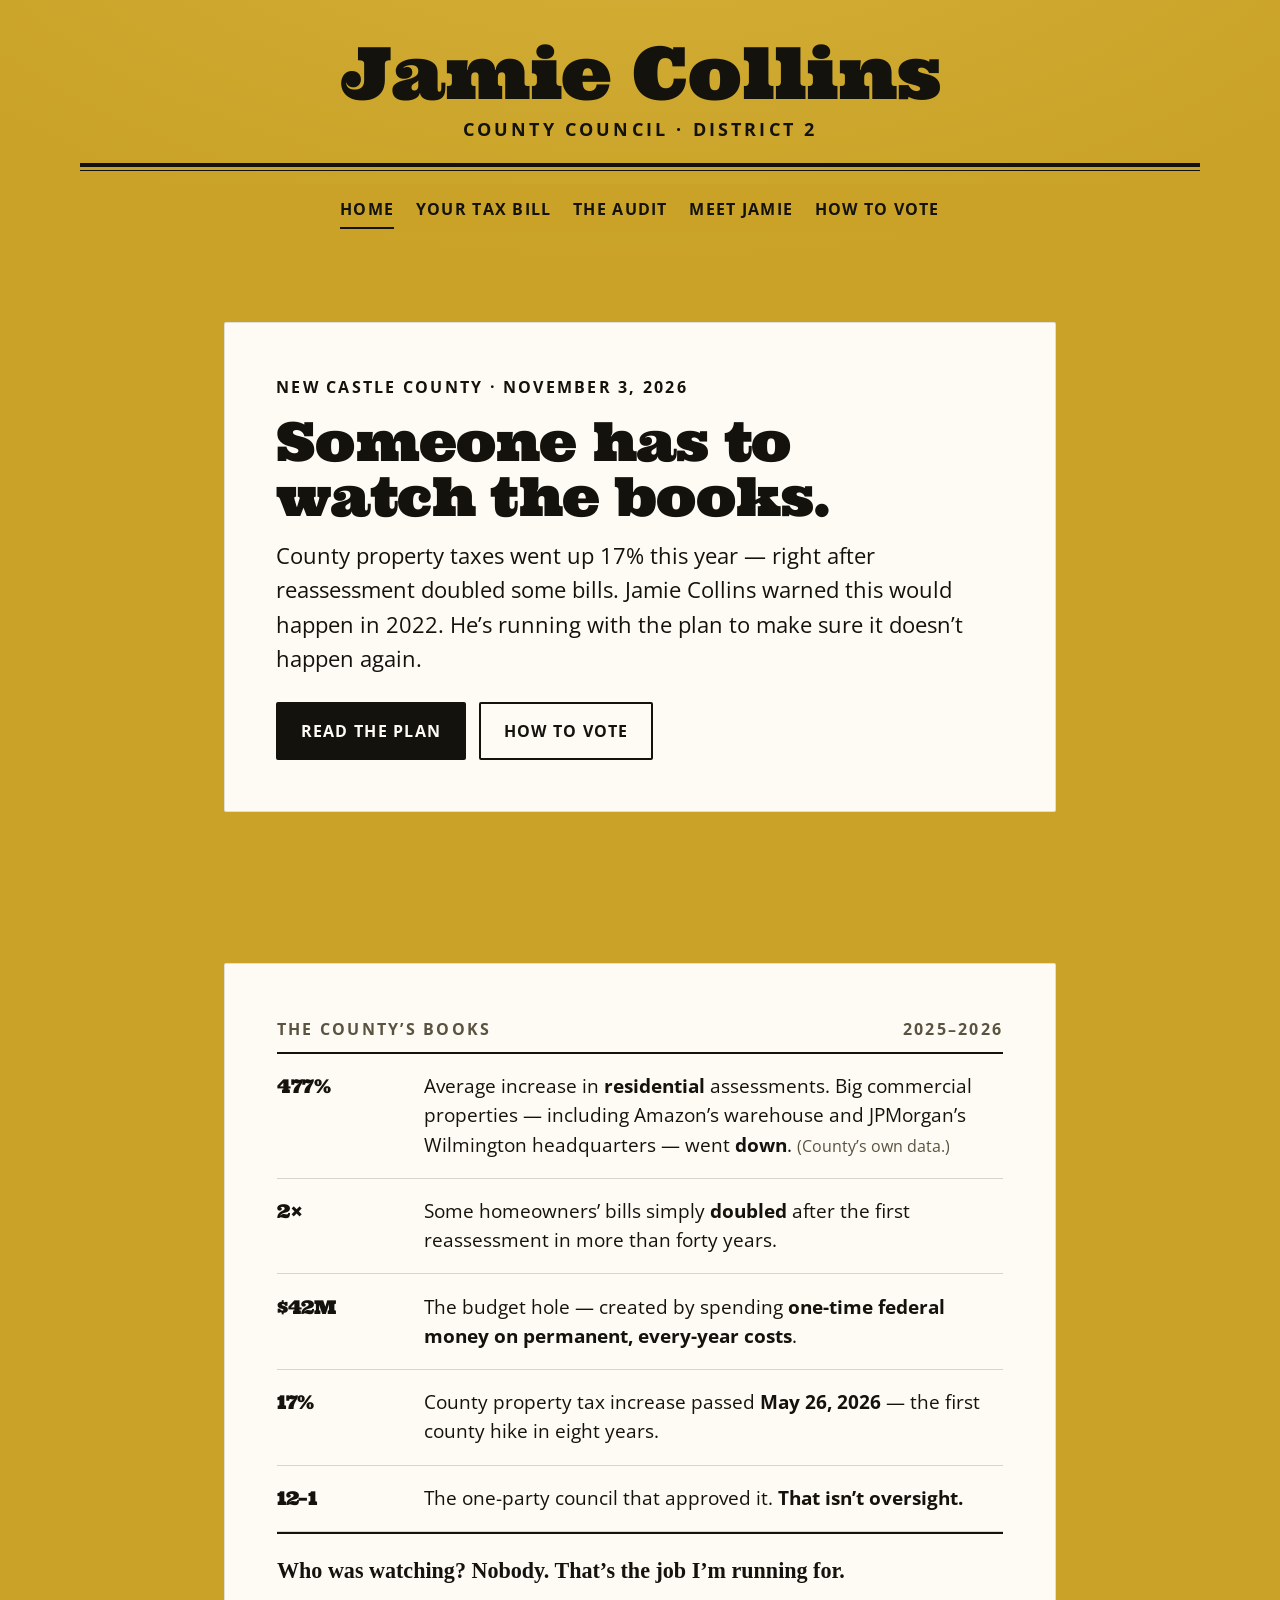
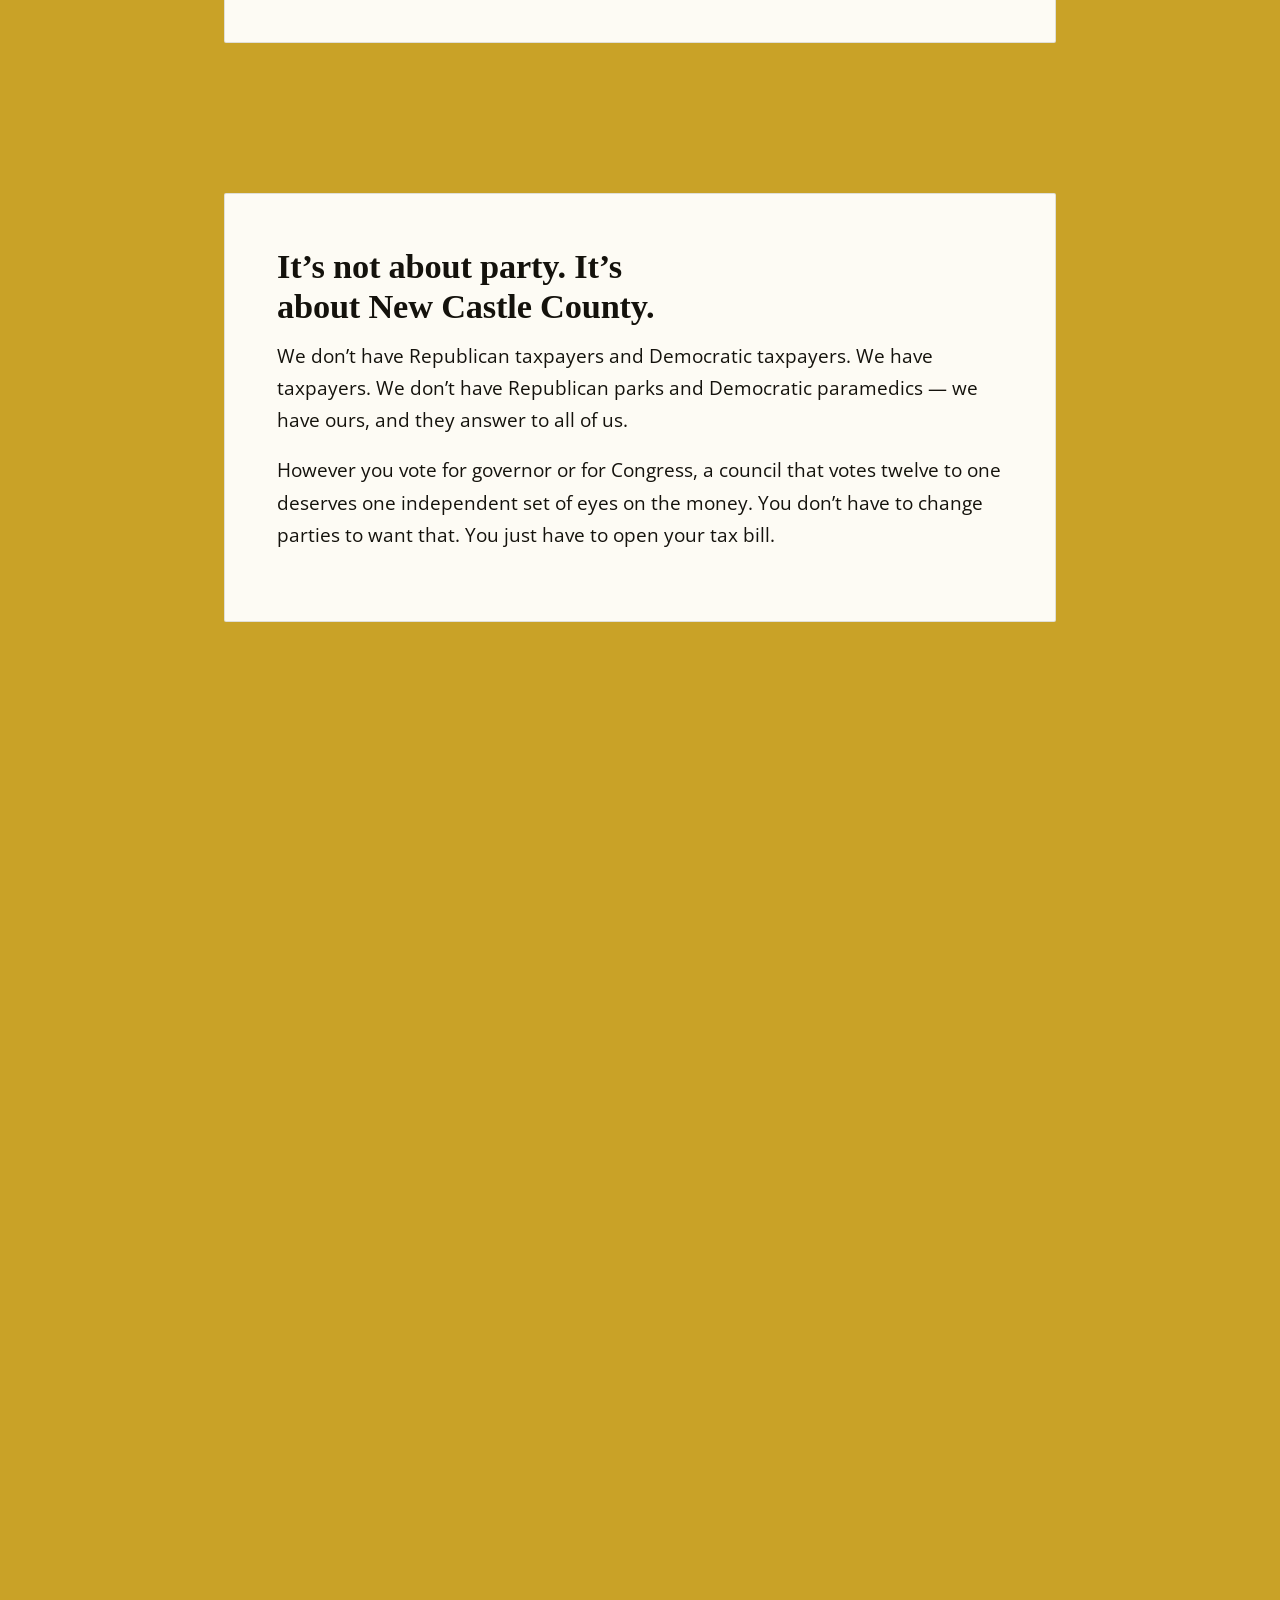
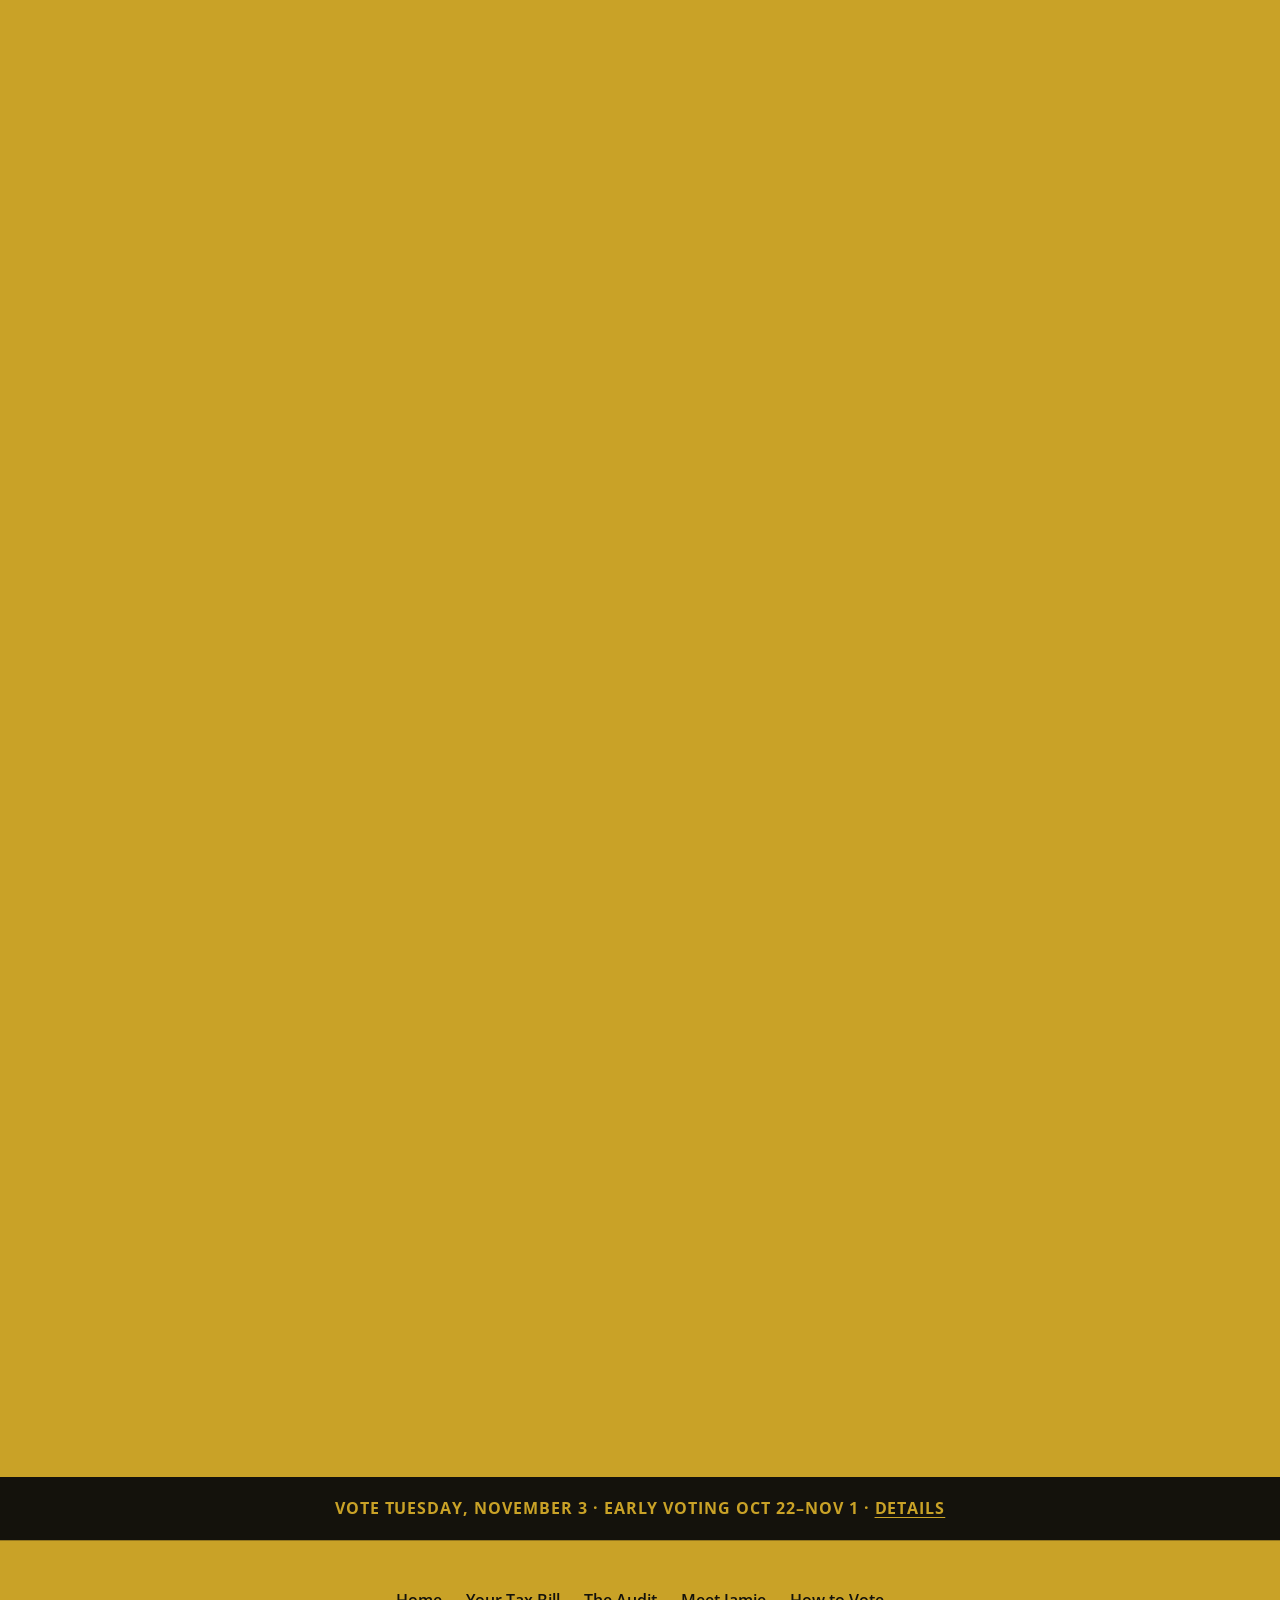
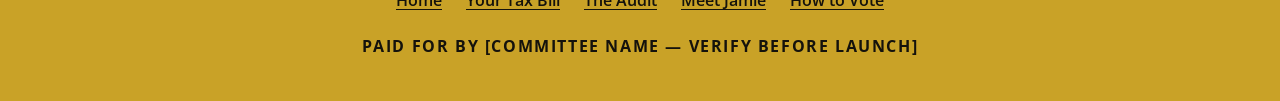
==== commit 86131025: "Fix HTML formatting and remove unnecessary line breaks" ====
--- a/index.html
+++ b/index.html
@@ -59,7 +59,7 @@
     <div class="wrap">
       <div class="open rise">
         <p class="eyebrow">New Castle County &middot; November 3, 2026</p>
-        <h1>Someone has to<br>watch the books.</h1>
+        <h1>Someone has to watch the books.</h1>
         <p class="lede">County property taxes went up 17% this year &mdash; right after reassessment doubled some bills. Jamie Collins warned this would happen in 2022. He&rsquo;s running with the plan to make sure it doesn&rsquo;t happen again.</p>
         <div class="btns">
           <a class="btn" href="/audit/">Read the plan</a>
@@ -112,7 +112,7 @@
   <section class="band band--defer">
     <div class="wrap">
       <div class="open">
-        <h2 style="margin-top:0">It&rsquo;s not about party.<br>It&rsquo;s about New Castle County.</h2>
+        <h2 style="margin-top:0">It&rsquo;s not about party. It&rsquo;s about New Castle County.</h2>
         <p>We don&rsquo;t have Republican taxpayers and Democratic taxpayers. We have taxpayers. We don&rsquo;t have Republican parks and Democratic paramedics &mdash; we have ours, and they answer to all of us.</p>
         <p>However you vote for governor or for Congress, a council that votes twelve to one deserves one independent set of eyes on the money. You don&rsquo;t have to change parties to want that. You just have to open your tax bill.</p>
       </div>
--- a/style.css
+++ b/style.css
@@ -1,27 +1,28 @@
 /* ==========================================================
    COLLINS FOR COUNTY COUNCIL — DISTRICT 2
-   Shared stylesheet · v3
-
-   TYPE SYSTEM — three faces, three jobs:
-     Ultra ......... nameplate, one H1 per page, ledger figures
-     Zilla Slab .... section headings, pull quotes
-     Open Sans ..... reading text, nav, buttons, captions
-
-   MOTION PRINCIPLES:
-     Everything is CSS-only (scroll-driven animations), guarded by
-     @supports and prefers-reduced-motion. No JavaScript anywhere.
-     Content is visible by default; animation is an enhancement.
+   Shared stylesheet · v7
+   ⚠ REPLACE THE ENTIRE style.css FILE WITH THIS.
+   Verify after deploy: collinsforcouncil.com/style.css must
+   begin with "v7". If it doesn't, it isn't live yet.
+
+   WHAT v6 DOES (on top of v5):
+   · One centered column — every surface aligns to the same axis
+   · Masthead signature: rules draw themselves, nameplate gets a
+     one-time sheen, faint light wash at the top of the page
+   · Reading text NEVER sits on the gold; no faded ink on gold
+   · Motion smoothed: shorter travel, no overshoot, gentler ranges
    ========================================================== */
 
 /* ---------- 1. TOKENS ---------- */
 :root{
   --gold:      #C9A227;
+  --gold-hi:   #D6B13A;   /* the light: top-of-page wash only */
   --gold-deep: #8A6D12;
-  --ink:       #17150F;
-  --ink-2:     #57503F;
+  --ink:       #14120C;
+  --ink-2:     #5A5342;   /* paper surfaces only — never on gold */
   --paper:     #FDFBF4;
   --paper-2:   #F4EEDC;
-  --hair:      rgba(23,21,15,.16);
+  --hair:      rgba(20,18,12,.16);
 
   /* Fluid type scale (1.24 ratio, 360px → 1200px) */
   --step--1: clamp(.94rem, .92rem + .10vw, 1.00rem);
@@ -46,10 +47,9 @@
   --wide:    46rem;
   --page:    70rem;
 
-  /* Spring-flavored ease, expressed as a linear() curve.
-     Falls back to the cubic-bezier below where unsupported. */
-  --spring: linear(0, .22 9%, .48 18%, .74 28%, .92 40%, 1.01 55%, 1 100%);
-  --ease:   cubic-bezier(.22, 1, .36, 1);
+  /* Smoothed spring — eases out with no overshoot */
+  --spring: linear(0, .28 12%, .57 24%, .8 38%, .94 55%, 1 100%);
+  --ease:   cubic-bezier(.25, .9, .35, 1);
 }
 
 /* ---------- 2. BASE ---------- */
@@ -63,7 +63,10 @@
 
 body{
   margin:0;
-  background:var(--gold);
+  background-color:var(--gold);
+  /* A faint light falling on the top of the page. That's the whole trick. */
+  background-image:radial-gradient(110% 46rem at 50% -12rem, var(--gold-hi), rgba(214,177,58,0) 62%);
+  background-repeat:no-repeat;
   color:var(--ink);
   font-family:"Open Sans", system-ui, -apple-system, "Segoe UI", Helvetica, Arial, sans-serif;
   font-size:var(--step-0);
@@ -97,7 +100,7 @@
 h2{ font-size:var(--step-3); margin-top:var(--sp-l); }
 h3{ font-size:var(--step-1); margin-top:var(--sp-m); font-weight:700; }
 
-.sheet > :first-child, .card > :first-child{ margin-top:0; }
+.sheet > :first-child, .card > :first-child, .open > :first-child{ margin-top:0; }
 
 p{ margin:0 0 var(--sp-s); max-width:var(--measure); text-wrap:pretty; }
 
@@ -109,7 +112,7 @@
   font-weight:700;
   letter-spacing:.14em;
   text-transform:uppercase;
-  color:var(--ink-2);
+  color:var(--ink);
   margin:0 0 var(--sp-xs);
 }
 
@@ -132,50 +135,85 @@
 }
 .skip:focus{ left:0; }
 
-/* ---------- 4. LAYOUT ---------- */
+/* ---------- 4. LAYOUT & SURFACES ----------
+   One column, one axis. Every surface centers itself. */
 .wrap{ width:min(100% - 2.5rem, var(--page)); margin-inline:auto; }
-.col{ max-width:var(--wide); }
+.col{ max-width:var(--wide); margin-inline:auto; }
 
 .band{ padding-block:var(--sp-xl); }
 .band--tight{ padding-block:var(--sp-l); }
 .band--defer{ content-visibility:auto; contain-intrinsic-size:auto 600px; }
 
-/* Hero band: takes real vertical room so the page opens with air.
-   svh = small viewport height; correct on mobile browser chrome. */
 .band--hero{
-  min-height:min(52svh, 34rem);
+  min-height:min(42svh, 28rem);
   display:grid;
   align-content:center;
   padding-block:var(--sp-l) var(--sp-xl);
 }
 
-.sheet, .card{
+/* Paper surfaces. ALL reading text lives on one of these. */
+.sheet, .card, .open{
   background:var(--paper);
-  border:1px solid rgba(23,21,15,.10);
+  border:1px solid rgba(20,18,12,.12);
   border-radius:2px;
-}
-.sheet{ padding:clamp(1.5rem, 5vw, 3.5rem); }
+  max-width:var(--wide);
+  margin-inline:auto;
+}
+.sheet{ padding:clamp(1.5rem, 5vw, 3.25rem); }
 .card{ padding:clamp(1.25rem, 3.5vw, 2.25rem); }
 .card--alt{ background:var(--paper-2); }
 
-.open{ max-width:var(--wide); }
-
-/* ---------- 5. MASTHEAD + STICKY NAV ---------- */
+/* The tax-bill page: contents rail + article need a wider sheet */
+.sheet:has(.article-grid){ max-width:64rem; }
+
+/* .open = poster panels: hero, identity, closing quotes */
+.open{ padding:clamp(1.75rem, 5.5vw, 3.25rem); }
+
+/* ---------- 5. MASTHEAD — the signature ---------- */
 .masthead{ padding-top:var(--sp-l); text-align:center; }
+.masthead p{ max-width:none; }   /* free the nameplate & office from the prose cap */
+
 .nameplate{ font-size:var(--step-6); margin:0; line-height:.9; }
-.nameplate a{ text-decoration:none; }
+.nameplate a{ text-decoration:none; color:var(--ink); }
 .office{
   font-weight:700; letter-spacing:.1em; text-transform:uppercase;
   font-size:clamp(.8rem, 2.4vw, 1.05rem);
   margin:var(--sp-2xs) 0 0;
 }
-.rules{ margin:var(--sp-s) 0 0; }
+
+.rules{ margin:var(--sp-s) auto 0; max-width:var(--page); }
 .rules hr{ border:0; background:var(--ink); margin:0; }
 .rules hr:first-child{ height:4px; }
 .rules hr:last-child{ height:1px; margin-top:3px; }
 
-/* The nav strip stays with you. Background matches the page, so at the
-   top it reads as part of the masthead; a hairline fades in on scroll. */
+/* On load, once: the rules draw themselves like pen strokes,
+   and a single sheen of light crosses the nameplate. Then still. */
+@media (prefers-reduced-motion:no-preference){
+  .rules hr{
+    transform-origin:left center;
+    animation:draw .8s var(--ease) both;
+  }
+  .rules hr:last-child{ animation-delay:.15s; }
+  @keyframes draw{ from{ transform:scaleX(0); } to{ transform:scaleX(1); } }
+
+  @supports ((-webkit-background-clip:text) or (background-clip:text)){
+    .nameplate a{
+      background:linear-gradient(105deg,
+        var(--ink) 42%, #4a4128 50%, var(--ink) 58%);
+      background-size:280% 100%;
+      background-position:120% 0;
+      -webkit-background-clip:text;
+      background-clip:text;
+      color:transparent;
+      animation:sheen 1.4s var(--ease) .5s 1 both;
+    }
+    @keyframes sheen{
+      from{ background-position:120% 0; }
+      to{ background-position:-60% 0; }
+    }
+  }
+}
+
 .nav{
   position:sticky; top:0; z-index:40;
   background:var(--gold);
@@ -190,14 +228,14 @@
   font-weight:700; letter-spacing:.08em; text-transform:uppercase;
   text-decoration:none; padding:.4rem 0;
   border-bottom:2px solid transparent;
-}
-.nav a:hover{ border-bottom-color:rgba(23,21,15,.35); }
+  transition:border-color .15s var(--ease);
+}
+.nav a:hover{ border-bottom-color:rgba(20,18,12,.35); }
 .nav a[aria-current="page"]{ border-bottom-color:var(--ink); }
 
-/* Hairline under the sticky nav, driven by page scroll. No JS. */
 .nav::after{
   content:""; position:absolute; inset:auto 0 0 0; height:1px;
-  background:rgba(23,21,15,.35); opacity:0;
+  background:rgba(20,18,12,.35); opacity:0;
 }
 @supports (animation-timeline: scroll()){
   @media (prefers-reduced-motion:no-preference){
@@ -270,16 +308,18 @@
 .plank p{ margin:0; }
 
 .marks{ list-style:none; margin:var(--sp-s) 0; padding:0; max-width:var(--measure); }
-.marks li{ position:relative; padding:.5rem 0 .5rem 1.75rem; border-bottom:1px solid var(--hair); }
+.marks li{ position:relative; padding:.5rem 0 .5rem 1.8rem; border-bottom:1px solid var(--hair); }
 .marks li:last-child{ border-bottom:0; }
+/* A proper checkmark — wider than tall, drawn in ink */
 .marks li::before{
-  content:""; position:absolute; left:.15rem; top:1.15em;
-  width:.55rem; height:.55rem;
-  border-bottom:2px solid var(--ink); border-left:2px solid var(--ink);
-  transform:rotate(-45deg) translateY(-50%);
-}
-
-/* ---------- 9. QUOTE ---------- */
+  content:""; position:absolute; left:.1rem; top:.95em;
+  width:.7rem; height:.35rem;
+  border-bottom:2.5px solid var(--ink);
+  border-left:2.5px solid var(--ink);
+  transform:rotate(-48deg);
+}
+
+/* ---------- 9. QUOTES & EXHIBIT ---------- */
 .quote{
   margin:0; max-width:38rem;
   font-family:"Zilla Slab", Georgia, serif;
@@ -293,7 +333,6 @@
   color:var(--ink-2);
 }
 
-/* The receipts: a document exhibit — dated, bordered, unmistakable */
 .exhibit{
   margin:var(--sp-m) 0;
   padding:var(--sp-m);
@@ -314,7 +353,7 @@
   margin-top:var(--sp-l);
   padding-top:var(--sp-s);
   border-top:1px solid var(--hair);
-  scroll-margin-top:5rem;   /* clears the sticky nav */
+  scroll-margin-top:5rem;
 }
 .article > h2:first-of-type,
 .article-body > h2:first-of-type{ border-top:0; padding-top:0; margin-top:0; }
@@ -334,8 +373,6 @@
 }
 .toc a:hover{ text-decoration-color:currentColor; }
 
-/* Wide screens: contents becomes a sticky rail beside the article,
-   so long pages navigate like a document, not a scroll of doom. */
 @media (min-width:64rem){
   .article-grid{
     display:grid;
@@ -346,11 +383,9 @@
   .article-grid .toc{
     position:sticky; top:4.25rem;
     padding-top:.25rem;
-    border-top:0;
-  }
-}
-
-/* Sources — the trust play. Small, quiet, present. */
+  }
+}
+
 .sources{
   margin-top:var(--sp-l);
   padding-top:var(--sp-s);
@@ -360,7 +395,7 @@
 .sources li{ font-size:var(--step--1); color:var(--ink-2); padding:.2rem 0; }
 
 /* ---------- 11. SIGNUP ---------- */
-.signup{ max-width:var(--wide); }
+.signup{ max-width:var(--wide); margin-inline:auto; }
 .signup .card{ border-left:4px solid var(--ink); }
 
 /* ---------- 12. VOTE BAR + FOOTER ---------- */
@@ -372,34 +407,36 @@
 }
 .votebar a{ color:var(--gold); }
 
-.footer{ padding-block:var(--sp-l); border-top:1px solid rgba(23,21,15,.25); }
-.footer ul{ list-style:none; margin:0 0 var(--sp-s); padding:0; display:flex; flex-wrap:wrap; gap:.4rem 1.5rem; }
+.footer{
+  padding-block:var(--sp-l);
+  border-top:1px solid rgba(20,18,12,.3);
+  text-align:center;
+}
+.footer ul{
+  list-style:none; margin:0 0 var(--sp-s); padding:0;
+  display:flex; flex-wrap:wrap; justify-content:center; gap:.4rem 1.5rem;
+}
 .footer a{ font-size:var(--step--1); font-weight:600; }
 .disclaimer{
-  margin:0; font-size:var(--step--1); font-weight:700;
-  letter-spacing:.1em; text-transform:uppercase; color:var(--ink-2);
+  margin:0 auto; font-size:var(--step--1); font-weight:700;
+  letter-spacing:.1em; text-transform:uppercase; color:var(--ink);
   max-width:none;
 }
 
 /* ---------- 13. PORTRAIT ---------- */
 .portrait{
   float:none; width:100%; max-width:20rem;
-  margin:0 0 var(--sp-m); border-radius:2px;
+  margin:0 auto var(--sp-m); border-radius:2px;
 }
 @media (min-width:48rem){
   .portrait{ float:right; width:17rem; margin:.4rem 0 var(--sp-s) var(--sp-l); shape-outside:margin-box; }
 }
 
 /* ---------- 14. MOTION ----------
-   Two moments only:
-   1) The page opens: hero rises once.
-   2) As you read: each sheet eases in as it enters the viewport —
-      scroll-driven, compositor-only, zero JavaScript.
-   Everything is visible by default; browsers without support, and
-   readers who prefer reduced motion, get a perfectly still page. */
+   Calmer travel, no overshoot, wider ranges = no jumps. */
 @media (prefers-reduced-motion:no-preference){
-  .rise{ animation:rise .55s var(--spring) both; }
-  @keyframes rise{ from{ opacity:0; transform:translateY(12px); } to{ opacity:1; transform:none; } }
+  .rise{ animation:rise .6s var(--spring) both; }
+  @keyframes rise{ from{ opacity:0; transform:translateY(10px); } to{ opacity:1; transform:none; } }
 
   @supports (animation-timeline: view()){
     .band--defer .sheet,
@@ -407,15 +444,14 @@
     .band--defer .open{
       animation:inview both var(--ease);
       animation-timeline:view();
-      animation-range:entry 5% entry 45%;
+      animation-range:entry 0% entry 55%;
     }
     @keyframes inview{
-      from{ opacity:0; transform:translateY(16px); }
+      from{ opacity:.15; transform:translateY(8px); }
       to{ opacity:1; transform:none; }
     }
   }
 
-  /* Soft cross-fade between pages; the nameplate carries across. */
   @view-transition{ navigation:auto; }
   .nameplate{ view-transition-name:nameplate; }
 }
@@ -425,7 +461,6 @@
   *,*::before,*::after{ animation-duration:.01ms !important; transition-duration:.01ms !important; }
 }
 
-/* Reading progress on long articles — scroll-driven, no JS. */
 .progress{ display:none; }
 @supports (animation-timeline: scroll()){
   @media (prefers-reduced-motion:no-preference){
@@ -439,11 +474,48 @@
   }
 }
 
-/* ---------- 15. PRINT ---------- */
+/* ---------- 15. DESKTOP LAYER ----------
+   Everything above is written mobile-first. This section is what
+   makes a wide screen feel designed rather than stretched.
+   Nothing here changes the HTML — layout belongs in CSS. */
+
+/* 15a. Tablet and up: sheets breathe wider.
+   Prose stays capped at 66ch INSIDE them, so lines never get long. */
+@media (min-width:64rem){
+  .sheet, .card, .open{ max-width:52rem; }
+  .ledger{ max-width:52rem; }
+  .sheet:has(.article-grid){ max-width:66rem; }
+  .signup{ max-width:52rem; }
+
+  /* A proper newspaper masthead: bigger nameplate, wider tracking */
+  .nameplate{ font-size:clamp(4.2rem, 5.6vw, 5.6rem); }
+  .office{ font-size:1.1rem; letter-spacing:.18em; }
+
+  /* The hero earns more room and a larger headline */
+  .band--hero{ min-height:min(48svh, 32rem); }
+  .band--hero h1{ font-size:clamp(2.9rem, 4.2vw, 3.9rem); }
+  .band--hero .open{ padding:clamp(2.5rem, 4vw, 3.5rem); }
+
+  /* More air between sections when there's room for it */
+  .band{ padding-block:var(--sp-2xl); }
+  .band--tight{ padding-block:var(--sp-xl); }
+}
+
+/* 15b. Large desktop: scale the entire system up one notch.
+   Changing the root size scales type, spacing and max-widths together,
+   because every value in this sheet is expressed in rem. */
+@media (min-width:90rem){
+  :root{ font-size:106.25%; }   /* 17px base */
+}
+@media (min-width:120rem){
+  :root{ font-size:112.5%; }    /* 18px base */
+}
+
+/* ---------- 16. PRINT ---------- */
 @media print{
   body{ background:#fff; color:#000; font-size:11pt; line-height:1.45; }
   .nav,.btns,.votebar,.progress,.toc,.skip,.signup{ display:none; }
-  .sheet,.card,.exhibit{ border:0; padding:0; background:#fff; }
+  .sheet,.card,.open,.exhibit{ border:0; padding:0; background:#fff; }
   .wrap{ width:100%; }
   p,.entry p{ max-width:none; }
   h1,h2,h3{ break-after:avoid; }
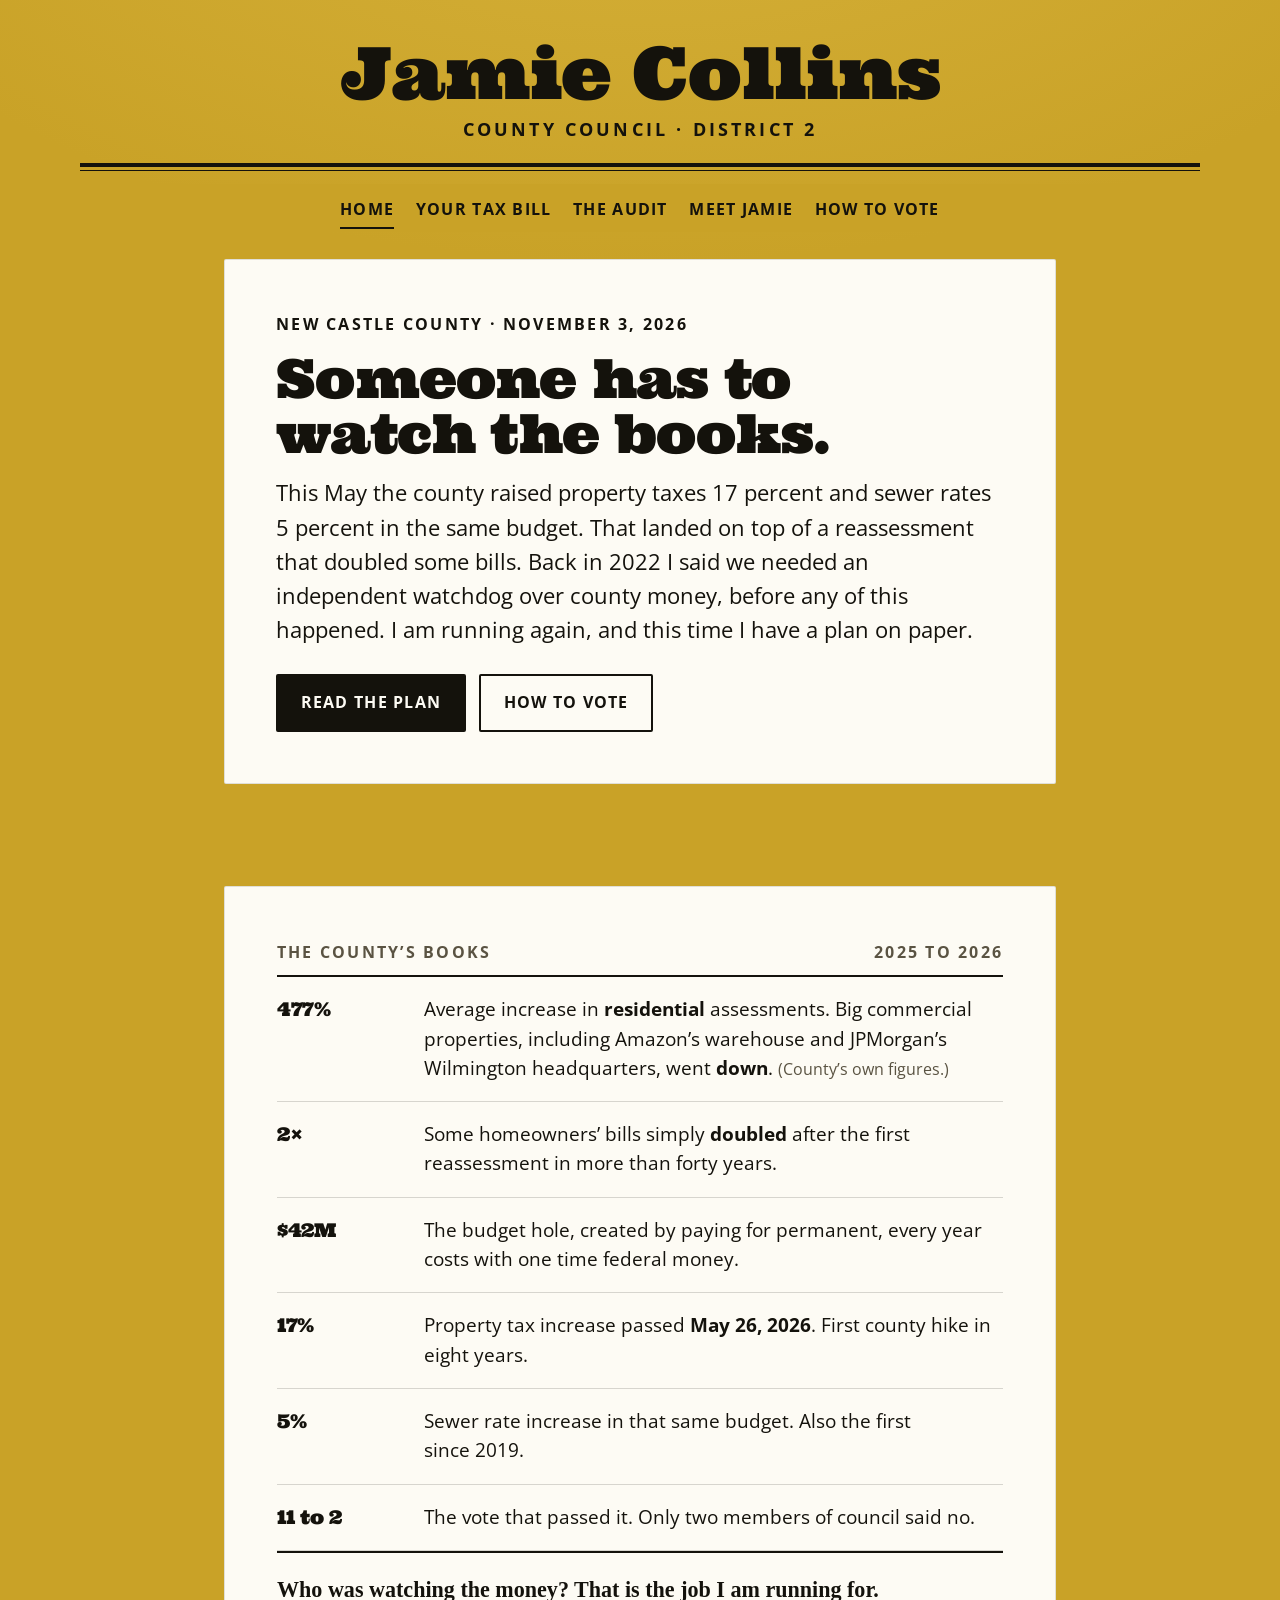
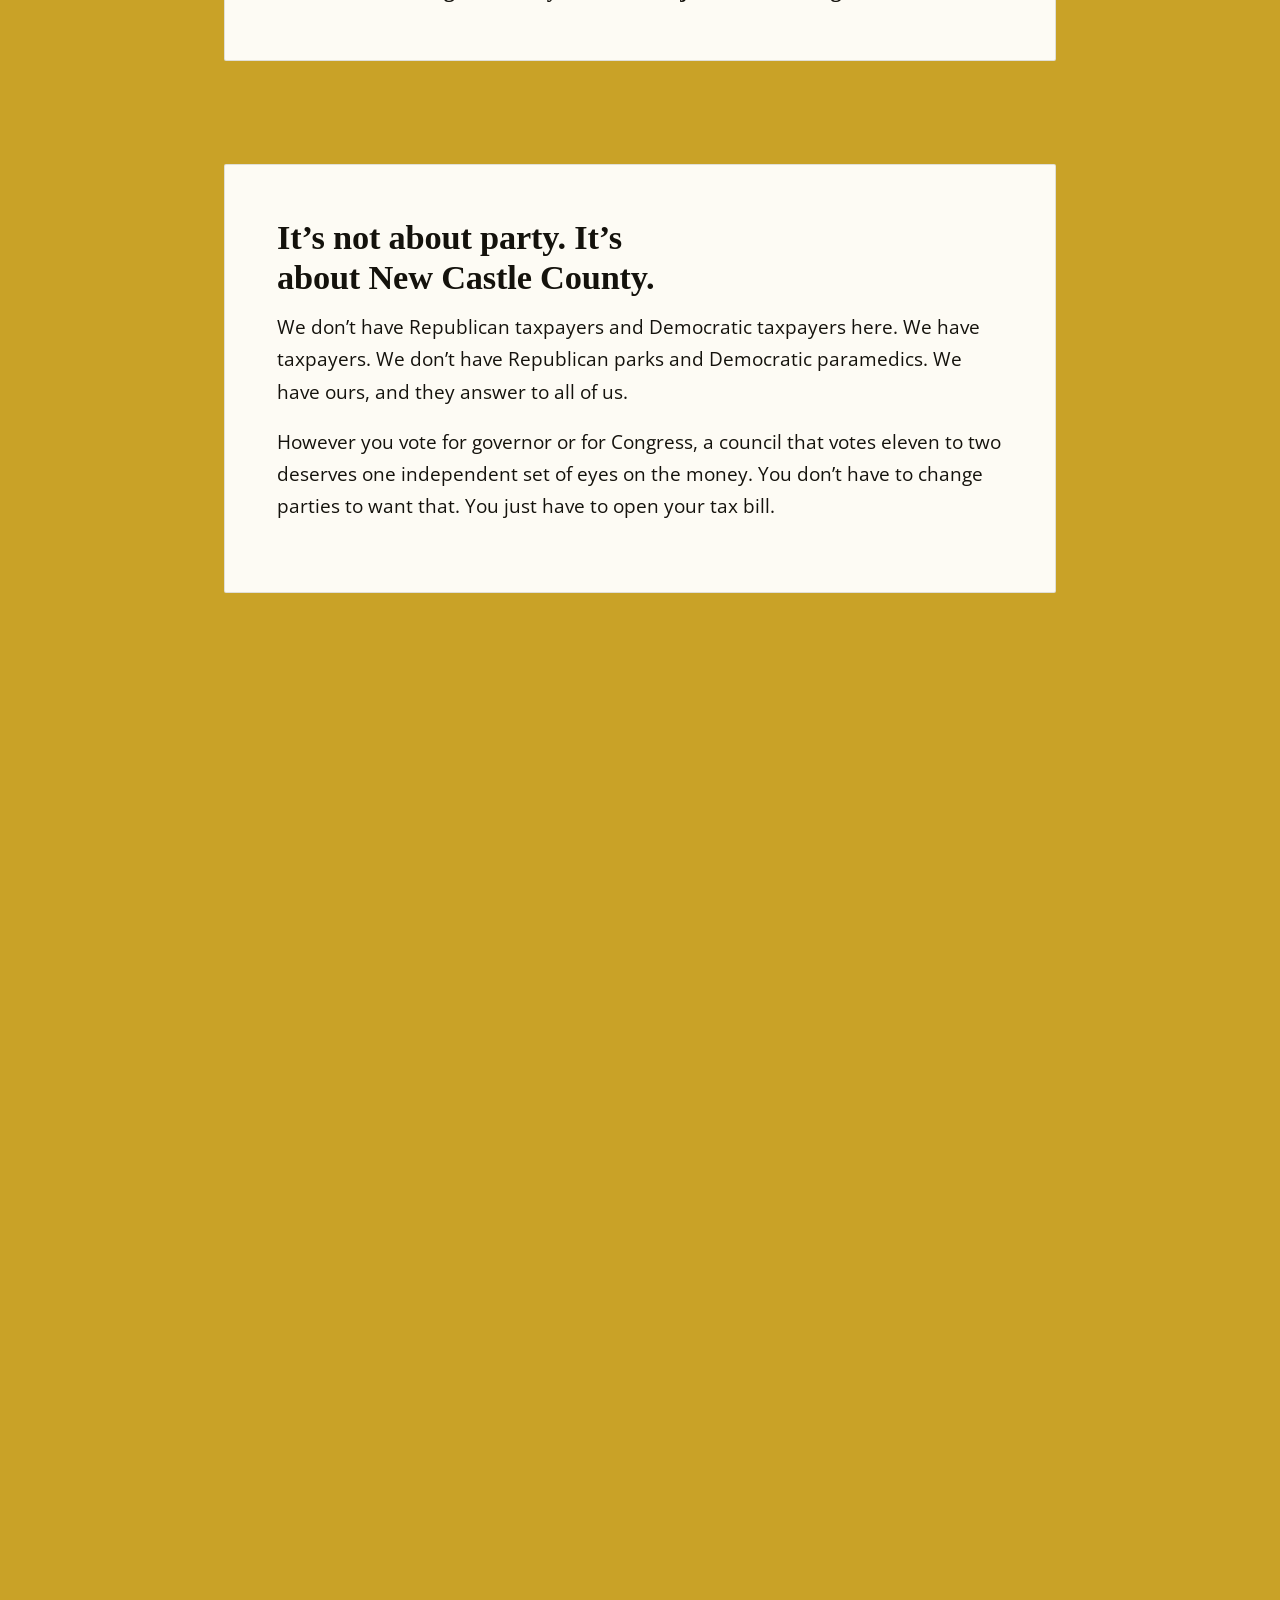
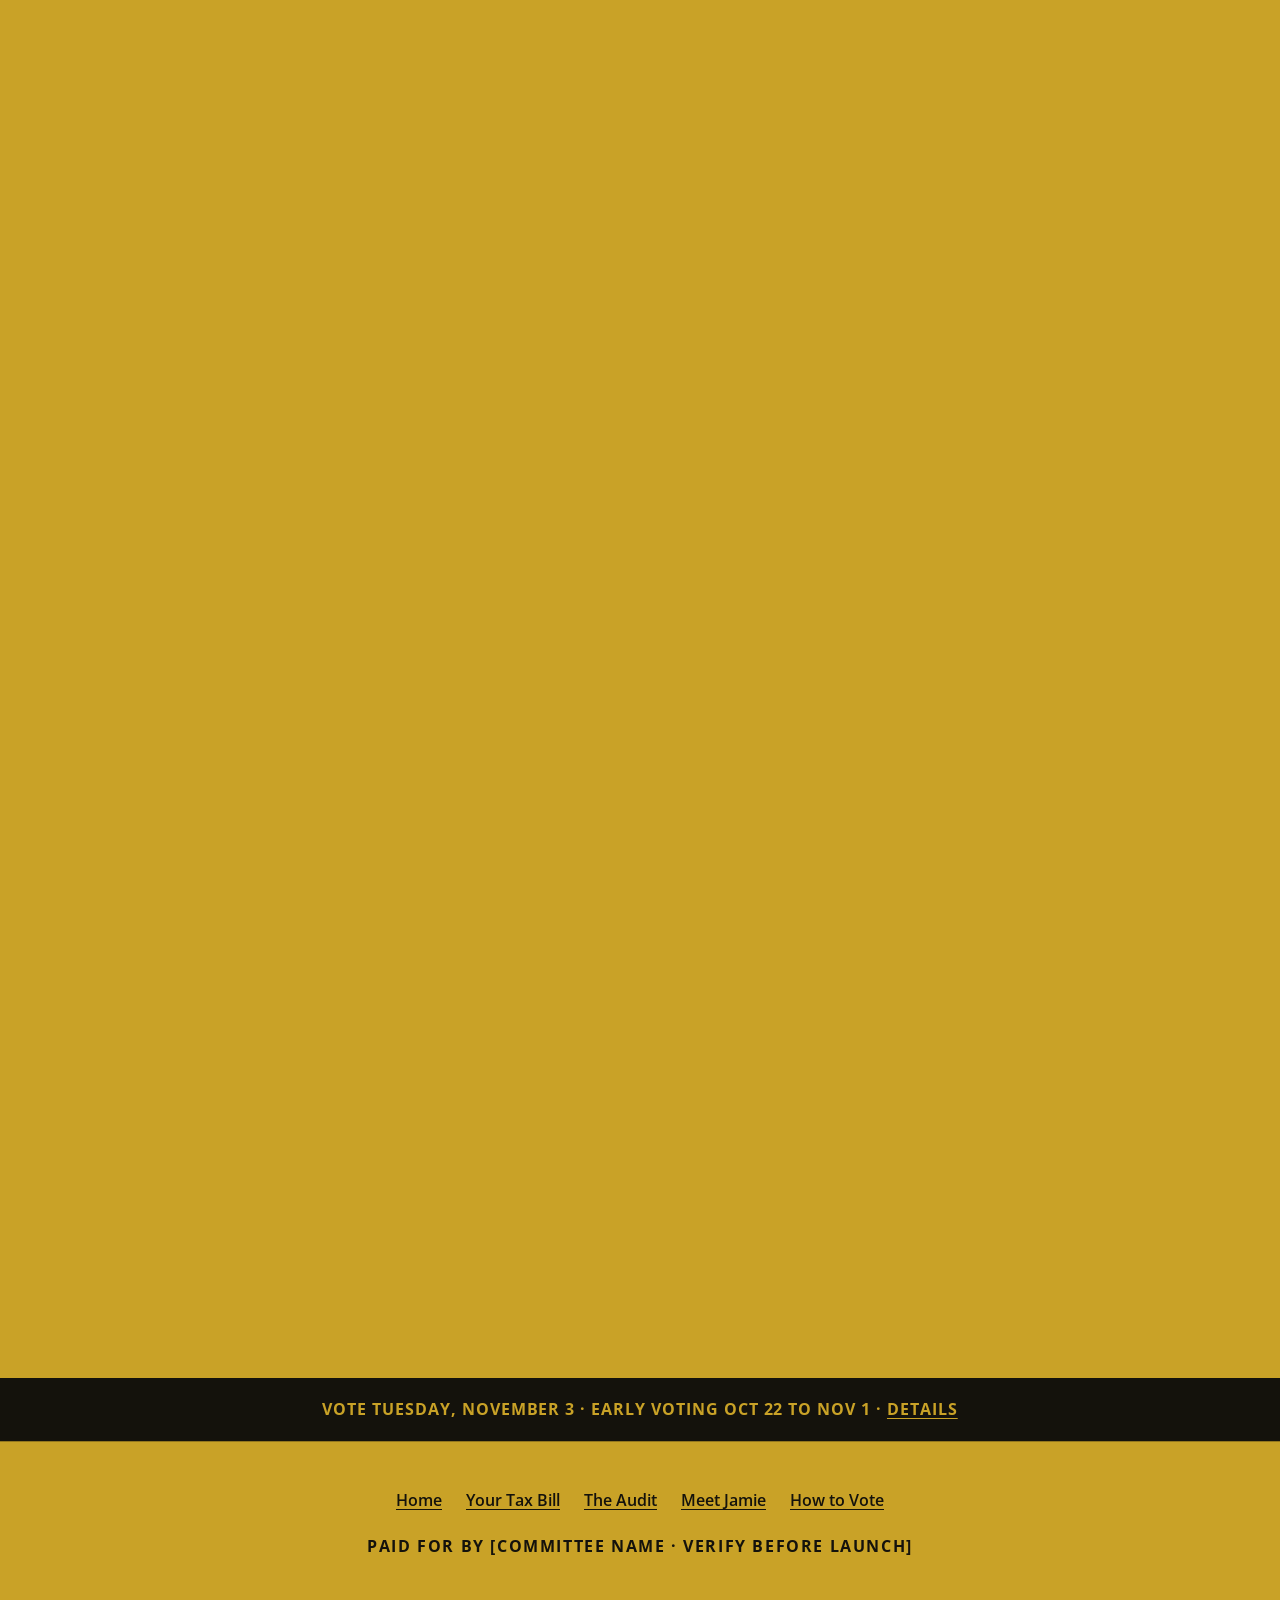
==== commit c499013b: "Update index.html with revised content and descriptions" ====
--- a/index.html
+++ b/index.html
@@ -4,12 +4,12 @@
 <meta charset="utf-8">
 <meta name="viewport" content="width=device-width, initial-scale=1">
 <title>Jamie Collins for County Council, District 2 | Someone has to watch the books.</title>
-<meta name="description" content="Jamie Collins is running for New Castle County Council in District 2. County property taxes went up 17% this year. His plan: a full public audit of county government before anyone asks taxpayers for more. Vote November 3.">
+<meta name="description" content="Jamie Collins is running for New Castle County Council in District 2. County property taxes went up 17 percent and sewer rates went up 5 percent. His plan: a full public audit of county government before anyone asks taxpayers for more. Vote November 3.">
 <link rel="canonical" href="https://collinsforcouncil.com/">
 
 <meta property="og:type" content="website">
 <meta property="og:title" content="Jamie Collins for County Council, District 2">
-<meta property="og:description" content="County taxes just went up 17%. Someone has to watch the books. Vote November 3.">
+<meta property="og:description" content="County taxes went up 17 percent. Sewer went up too. Someone has to watch the books. Vote November 3.">
 <meta property="og:url" content="https://collinsforcouncil.com/">
 <meta property="og:image" content="https://collinsforcouncil.com/images/jamie.jpg">
 <meta name="twitter:card" content="summary_large_image">
@@ -54,13 +54,12 @@
 
 <main id="main">
 
-  <!-- HERO — on the gold, tall enough to breathe -->
   <section class="band band--hero">
     <div class="wrap">
       <div class="open rise">
         <p class="eyebrow">New Castle County &middot; November 3, 2026</p>
         <h1>Someone has to watch the books.</h1>
-        <p class="lede">County property taxes went up 17% this year &mdash; right after reassessment doubled some bills. Jamie Collins warned this would happen in 2022. He&rsquo;s running with the plan to make sure it doesn&rsquo;t happen again.</p>
+        <p class="lede">This May the county raised property taxes 17 percent and sewer rates 5 percent in the same budget. That landed on top of a reassessment that doubled some bills. Back in 2022 I said we needed an independent watchdog over county money, before any of this happened. I am running again, and this time I have a plan on paper.</p>
         <div class="btns">
           <a class="btn" href="/audit/">Read the plan</a>
           <a class="btn btn--ghost" href="/vote/">How to vote</a>
@@ -69,18 +68,17 @@
     </div>
   </section>
 
-  <!-- THE LEDGER -->
   <section class="band band--tight">
     <div class="wrap">
       <div class="sheet ledger">
         <div class="ledger-head">
           <span>The county&rsquo;s books</span>
-          <span>2025&ndash;2026</span>
+          <span>2025 to 2026</span>
         </div>
 
         <div class="entry">
           <p class="fig">477%</p>
-          <p>Average increase in <strong>residential</strong> assessments. Big commercial properties &mdash; including Amazon&rsquo;s warehouse and JPMorgan&rsquo;s Wilmington headquarters &mdash; went <strong>down</strong>. <span class="small">(County&rsquo;s own data.)</span></p>
+          <p>Average increase in <strong>residential</strong> assessments. Big commercial properties, including Amazon&rsquo;s warehouse and JPMorgan&rsquo;s Wilmington headquarters, went <strong>down</strong>. <span class="small">(County&rsquo;s own figures.)</span></p>
         </div>
 
         <div class="entry">
@@ -90,36 +88,39 @@
 
         <div class="entry">
           <p class="fig">$42M</p>
-          <p>The budget hole &mdash; created by spending <strong>one-time federal money on permanent, every-year costs</strong>.</p>
+          <p>The budget hole, created by paying for permanent, every year costs with one time federal money.</p>
         </div>
 
         <div class="entry">
           <p class="fig">17%</p>
-          <p>County property tax increase passed <strong>May 26, 2026</strong> &mdash; the first county hike in eight years.</p>
-        </div>
-
-        <div class="entry">
-          <p class="fig">12&ndash;1</p>
-          <p>The one-party council that approved it. <strong>That isn&rsquo;t oversight.</strong></p>
-        </div>
-
-        <p class="ledger-foot">Who was watching? Nobody. That&rsquo;s the job I&rsquo;m running for.</p>
-      </div>
-    </div>
-  </section>
-
-  <!-- IDENTITY -->
+          <p>Property tax increase passed <strong>May 26, 2026</strong>. First county hike in eight years.</p>
+        </div>
+
+        <div class="entry">
+          <p class="fig">5%</p>
+          <p>Sewer rate increase in that same budget. Also the first since 2019.</p>
+        </div>
+
+        <div class="entry">
+          <p class="fig">11 to 2</p>
+          <p>The vote that passed it. Only two members of council said no.</p>
+        </div>
+
+        <p class="ledger-foot">Who was watching the money? That is the job I am running for.</p>
+      </div>
+    </div>
+  </section>
+
   <section class="band band--defer">
     <div class="wrap">
       <div class="open">
         <h2 style="margin-top:0">It&rsquo;s not about party. It&rsquo;s about New Castle County.</h2>
-        <p>We don&rsquo;t have Republican taxpayers and Democratic taxpayers. We have taxpayers. We don&rsquo;t have Republican parks and Democratic paramedics &mdash; we have ours, and they answer to all of us.</p>
-        <p>However you vote for governor or for Congress, a council that votes twelve to one deserves one independent set of eyes on the money. You don&rsquo;t have to change parties to want that. You just have to open your tax bill.</p>
-      </div>
-    </div>
-  </section>
-
-  <!-- COMMITMENTS -->
+        <p>We don&rsquo;t have Republican taxpayers and Democratic taxpayers here. We have taxpayers. We don&rsquo;t have Republican parks and Democratic paramedics. We have ours, and they answer to all of us.</p>
+        <p>However you vote for governor or for Congress, a council that votes eleven to two deserves one independent set of eyes on the money. You don&rsquo;t have to change parties to want that. You just have to open your tax bill.</p>
+      </div>
+    </div>
+  </section>
+
   <section class="band band--tight band--defer">
     <div class="wrap">
       <div class="sheet">
@@ -127,29 +128,28 @@
         <h2 style="margin-top:0">Four commitments</h2>
 
         <div class="plank">
-          <h3>Audit first. Taxes last.</h3>
-          <p>The first comprehensive, independent, public performance audit of county government in years. Every department, every contract, every dollar &mdash; results published where residents can read them. <a href="/audit/">See the full plan</a>.</p>
-        </div>
-
-        <div class="plank">
-          <h3>Neighborhoods first.</h3>
-          <p>Growth that respects the communities already here, and a councilman who always casts a clear yes or no. Permitting that is fast and predictable for homeowners and small businesses &mdash; and no fast lane for major rezonings.</p>
+          <h3>Hold the line on spending.</h3>
+          <p>I said that in 2022 and I have not changed my mind. It starts with the first comprehensive, independent, public performance audit of county government in years. Every department, every contract, every dollar, with the findings published where residents can actually read them. <a href="/audit/">See the full plan</a>.</p>
+        </div>
+
+        <div class="plank">
+          <h3>Grow smarter, not bigger.</h3>
+          <p>We have empty storefronts and half used shopping centers all over this county. Fix those first, before we pave another field. Responsible growth should make housing more affordable, not less, and it should respect the neighborhoods that are already here.</p>
         </div>
 
         <div class="plank">
           <h3>Services you can count on.</h3>
-          <p>Paramedic response times, county police, parks, libraries, sewers and stormwater. You&rsquo;re paying 17% more. Your services should show it.</p>
-        </div>
-
-        <div class="plank">
-          <h3>Every acre. Every dollar.</h3>
-          <p>Turn mowing bills into wildflower meadows. Converting selected county roadsides and stormwater basins to native plantings means far fewer mowings, lower maintenance costs, better stormwater absorption, and habitat for monarchs and honeybees.</p>
-        </div>
-      </div>
-    </div>
-  </section>
-
-  <!-- THREE QUESTIONS -->
+          <p>Paramedic response times, county police, parks, libraries, sewers and stormwater. You are paying 17 percent more. Your services should show it.</p>
+        </div>
+
+        <div class="plank">
+          <h3>Make every acre earn its keep.</h3>
+          <p>The county owns thousands of acres and mows a great deal of it at your expense. The Delaware Heritage Landscapes Initiative turns selected roadsides and stormwater basins into native meadows. Lower maintenance bills, habitat for monarchs and honeybees, and public land that finally gives something back. <a href="/audit/#heritage">Read the proposal</a>.</p>
+        </div>
+      </div>
+    </div>
+  </section>
+
   <section class="band band--tight band--defer">
     <div class="wrap">
       <div class="card card--alt" style="max-width:46rem">
@@ -164,12 +164,11 @@
     </div>
   </section>
 
-  <!-- CLOSE -->
   <section class="band band--defer">
     <div class="wrap">
       <div class="open">
         <blockquote class="quote">
-          &ldquo;Four years ago I said the county needed an independent watchdog over its finances. They said no. Look at your tax bill.&rdquo;
+          &ldquo;We don&rsquo;t strengthen communities by putting up bigger barriers. We strengthen them by building better opportunities. I want to fix what we already have first.&rdquo;
           <cite>Jamie Collins</cite>
         </blockquote>
         <div class="btns">
@@ -180,18 +179,12 @@
     </div>
   </section>
 
-  <!-- UPDATES -->
   <section class="band band--tight band--defer">
     <div class="wrap">
       <div class="signup">
         <div class="card">
           <h2 style="margin-top:0">Stay in the loop</h2>
-          <p>One or two emails a month between now and November 3 &mdash; where Jamie will be, what the council is voting on, and how to help. No spam, no selling your address, easy to leave.</p>
-
-          <!-- SIGNUP FORM
-               Make a one-question Google Form (Email address), then:
-               Send > < > (embed) > copy the <iframe> tag > paste it on the
-               next line and delete the fallback button below. -->
+          <p>An email or two a month between now and November 3. Where I will be, what council is voting on, and how you can help. No spam, and we will never sell your address.</p>
           <div class="btns">
             <a class="btn" href="mailto:[EMAIL ADDRESS]?subject=Add%20me%20to%20campaign%20updates">Email us to sign up</a>
           </div>
@@ -203,7 +196,7 @@
 </main>
 
 <div class="votebar">
-  <p>Vote Tuesday, November 3 &middot; Early voting Oct 22&ndash;Nov 1 &middot; <a href="/vote/">Details</a></p>
+  <p>Vote Tuesday, November 3 &middot; Early voting Oct 22 to Nov 1 &middot; <a href="/vote/">Details</a></p>
 </div>
 
 <footer class="footer">
@@ -215,7 +208,7 @@
       <li><a href="/meet-jamie/">Meet Jamie</a></li>
       <li><a href="/vote/">How to Vote</a></li>
     </ul>
-    <p class="disclaimer">Paid for by [COMMITTEE NAME &mdash; VERIFY BEFORE LAUNCH]</p>
+    <p class="disclaimer">Paid for by [COMMITTEE NAME &middot; VERIFY BEFORE LAUNCH]</p>
   </div>
 </footer>
 
--- a/style.css
+++ b/style.css
@@ -1,9 +1,9 @@
 /* ==========================================================
    COLLINS FOR COUNTY COUNCIL — DISTRICT 2
-   Shared stylesheet · v7
+   Shared stylesheet · v12
    ⚠ REPLACE THE ENTIRE style.css FILE WITH THIS.
    Verify after deploy: collinsforcouncil.com/style.css must
-   begin with "v7". If it doesn't, it isn't live yet.
+   begin with "v12". If it doesn't, it isn't live yet.
 
    WHAT v6 DOES (on top of v5):
    · One centered column — every surface aligns to the same axis
@@ -21,7 +21,7 @@
   --ink:       #14120C;
   --ink-2:     #5A5342;   /* paper surfaces only — never on gold */
   --paper:     #FDFBF4;
-  --paper-2:   #F4EEDC;
+  --paper-2:   #F8F2E2;
   --hair:      rgba(20,18,12,.16);
 
   /* Fluid type scale (1.24 ratio, 360px → 1200px) */
@@ -50,6 +50,10 @@
   /* Smoothed spring — eases out with no overshoot */
   --spring: linear(0, .28 12%, .57 24%, .8 38%, .94 55%, 1 100%);
   --ease:   cubic-bezier(.25, .9, .35, 1);
+  /* True sine ease-in-out, sampled at 10% intervals. Symmetrical and
+     gentle at both ends — how light actually travels across a surface. */
+  --glide:  linear(0, 0.024 10%, 0.095 20%, 0.206 30%, 0.345 40%, 0.5 50%,
+                   0.655 60%, 0.794 70%, 0.905 80%, 0.976 90%, 1);
 }
 
 /* ---------- 2. BASE ---------- */
@@ -59,6 +63,9 @@
   -webkit-text-size-adjust:100%;
   scroll-behavior:smooth;
   hanging-punctuation:first last;
+  /* The root must carry the gold too. If only <body> has it, the
+     canvas underneath a page transition falls back to white. */
+  background-color:var(--gold);
 }
 
 body{
@@ -186,30 +193,86 @@
 .rules hr:first-child{ height:4px; }
 .rules hr:last-child{ height:1px; margin-top:3px; }
 
-/* On load, once: the rules draw themselves like pen strokes,
-   and a single sheen of light crosses the nameplate. Then still. */
+/* ---- MASTHEAD OVERTURE ----------------------------------------
+   One slow, quiet moment on load, in three beats:
+     0.00s  the heavy rule draws itself, left to right
+     0.18s  the hairline follows
+     0.90s  a gleam drifts across the lettering and dissolves
+
+   Only `transform` and `opacity` are animated — the two properties a
+   browser can hand entirely to the GPU — so nothing repaints.
+
+   The gleam is two layers, like a real specular highlight: a soft
+   bright core with a much wider, fainter halo trailing behind it.
+   Neither slides in from off-screen; each fades up as it arrives and
+   fades away as it leaves, so there is no hard entry or exit. Colours
+   are all darker than the gold field in every channel, so under
+   mix-blend-mode:lighten they can only appear on the dark lettering. */
 @media (prefers-reduced-motion:no-preference){
+
   .rules hr{
     transform-origin:left center;
-    animation:draw .8s var(--ease) both;
-  }
-  .rules hr:last-child{ animation-delay:.15s; }
-  @keyframes draw{ from{ transform:scaleX(0); } to{ transform:scaleX(1); } }
-
-  @supports ((-webkit-background-clip:text) or (background-clip:text)){
-    .nameplate a{
-      background:linear-gradient(105deg,
-        var(--ink) 42%, #4a4128 50%, var(--ink) 58%);
-      background-size:280% 100%;
-      background-position:120% 0;
-      -webkit-background-clip:text;
-      background-clip:text;
-      color:transparent;
-      animation:sheen 1.4s var(--ease) .5s 1 both;
-    }
-    @keyframes sheen{
-      from{ background-position:120% 0; }
-      to{ background-position:-60% 0; }
+    animation:draw 1.25s var(--glide) both;
+  }
+  .rules hr:last-child{ animation-delay:.18s; }
+  @keyframes draw{ from{ transform:scaleX(0); } }
+
+  @supports (mix-blend-mode:lighten){
+    .nameplate a{ position:relative; display:inline-block; }
+
+    .nameplate a::before,
+    .nameplate a::after{
+      content:"";
+      position:absolute; inset:0;
+      pointer-events:none;
+      opacity:0;
+      mix-blend-mode:lighten;
+      will-change:transform, opacity;
+      backface-visibility:hidden;
+    }
+
+    /* halo — very wide, very faint, trails behind */
+    .nameplate a::before{
+      width:52%;
+      background:linear-gradient(100deg,
+        rgba(184,148,31,0)    0%,
+        rgba(184,148,31,.04) 18%,
+        rgba(184,148,31,.12) 34%,
+        rgba(184,148,31,.20) 50%,
+        rgba(184,148,31,.12) 66%,
+        rgba(184,148,31,.04) 82%,
+        rgba(184,148,31,0)  100%);
+      animation:glide-halo 3.4s var(--glide) .9s 1 forwards;
+    }
+
+    /* core — softer and wider than before, and half as bright */
+    .nameplate a::after{
+      width:22%;
+      background:linear-gradient(100deg,
+        rgba(198,159,37,0)    0%,
+        rgba(198,159,37,.08) 20%,
+        rgba(198,159,37,.26) 36%,
+        rgba(199,160,38,.45) 50%,
+        rgba(198,159,37,.26) 64%,
+        rgba(198,159,37,.08) 80%,
+        rgba(198,159,37,0)  100%);
+      animation:glide-core 3s var(--glide) .9s 1 forwards;
+    }
+
+    /* Different widths, identical distance travelled (200% of the
+       nameplate). The long opacity ramps are what remove the last of
+       the harshness — the light arrives and leaves, it never appears. */
+    @keyframes glide-halo{
+      0%   { transform:translate3d(-106%,0,0); opacity:0; }
+      26%  { opacity:1; }
+      74%  { opacity:1; }
+      100% { transform:translate3d(279%,0,0); opacity:0; }
+    }
+    @keyframes glide-core{
+      0%   { transform:translate3d(-250%,0,0); opacity:0; }
+      24%  { opacity:1; }
+      76%  { opacity:1; }
+      100% { transform:translate3d(659%,0,0); opacity:0; }
     }
   }
 }
@@ -302,6 +365,44 @@
 }
 
 /* ---------- 8. PLANKS & LISTS ---------- */
+/* ORDERED STEPS — used where sequence carries meaning.
+   Unlike .plank (an unordered set), .steps says: this order matters.
+   Numerals are Ultra + tabular, echoing the ledger figures. */
+.steps{ counter-reset:step; margin:var(--sp-m) 0 0; }
+.step{
+  position:relative;
+  padding:0 0 var(--sp-l) 4rem;
+}
+.step:last-of-type{ padding-bottom:0; }
+.step::before{
+  counter-increment:step;
+  content:counter(step);
+  position:absolute; left:0; top:-.12em;
+  width:2.6rem; text-align:center;
+  font-family:"Ultra", Georgia, serif;
+  font-size:var(--step-3); line-height:1;
+  font-variant-numeric:tabular-nums lining-nums;
+  color:var(--gold-deep);
+}
+/* the connector: a hairline that fades as it descends */
+.step::after{
+  content:""; position:absolute;
+  left:1.3rem; top:2.4rem; bottom:.5rem; width:2px;
+  background:linear-gradient(rgba(138,109,18,.45), rgba(138,109,18,.06));
+}
+.step:last-of-type::after{ display:none; }
+.step h3{ margin:0 0 .25rem; }
+.step p{ margin:0; }
+
+/* capstone line — same treatment as the ledger total */
+.steps-total{
+  margin:var(--sp-m) 0 0; padding-top:var(--sp-s);
+  border-top:2px solid var(--ink);
+  font-family:"Zilla Slab", Georgia, serif;
+  font-weight:700; font-size:var(--step-1);
+  max-width:none;
+}
+
 .plank{ padding-left:var(--sp-s); border-left:3px solid var(--gold-deep); }
 .plank + .plank{ margin-top:var(--sp-m); }
 .plank h3{ margin:0 0 .3rem; }
@@ -452,8 +553,15 @@
     }
   }
 
+  /* Cross-page fade only. The nameplate is deliberately NOT given a
+     view-transition-name — snapshotting an element whose text colour is
+     transparent is what produced the white flash. */
   @view-transition{ navigation:auto; }
-  .nameplate{ view-transition-name:nameplate; }
+  ::view-transition-old(root),
+  ::view-transition-new(root){
+    animation-duration:.2s;
+    animation-timing-function:var(--ease);
+  }
 }
 
 @media (prefers-reduced-motion:reduce){
@@ -496,9 +604,12 @@
   .band--hero h1{ font-size:clamp(2.9rem, 4.2vw, 3.9rem); }
   .band--hero .open{ padding:clamp(2.5rem, 4vw, 3.5rem); }
 
-  /* More air between sections when there's room for it */
-  .band{ padding-block:var(--sp-2xl); }
-  .band--tight{ padding-block:var(--sp-xl); }
+  /* More air between sections when there's room for it.
+     NOTE: .band--hero must be re-declared AFTER .band here, or the
+     generic rule overrides the hero's own padding and opens a moat. */
+  .band{ padding-block:var(--sp-xl); }
+  .band--tight{ padding-block:var(--sp-l); }
+  .band--hero{ padding-block:var(--sp-m) var(--sp-xl); }
 }
 
 /* 15b. Large desktop: scale the entire system up one notch.
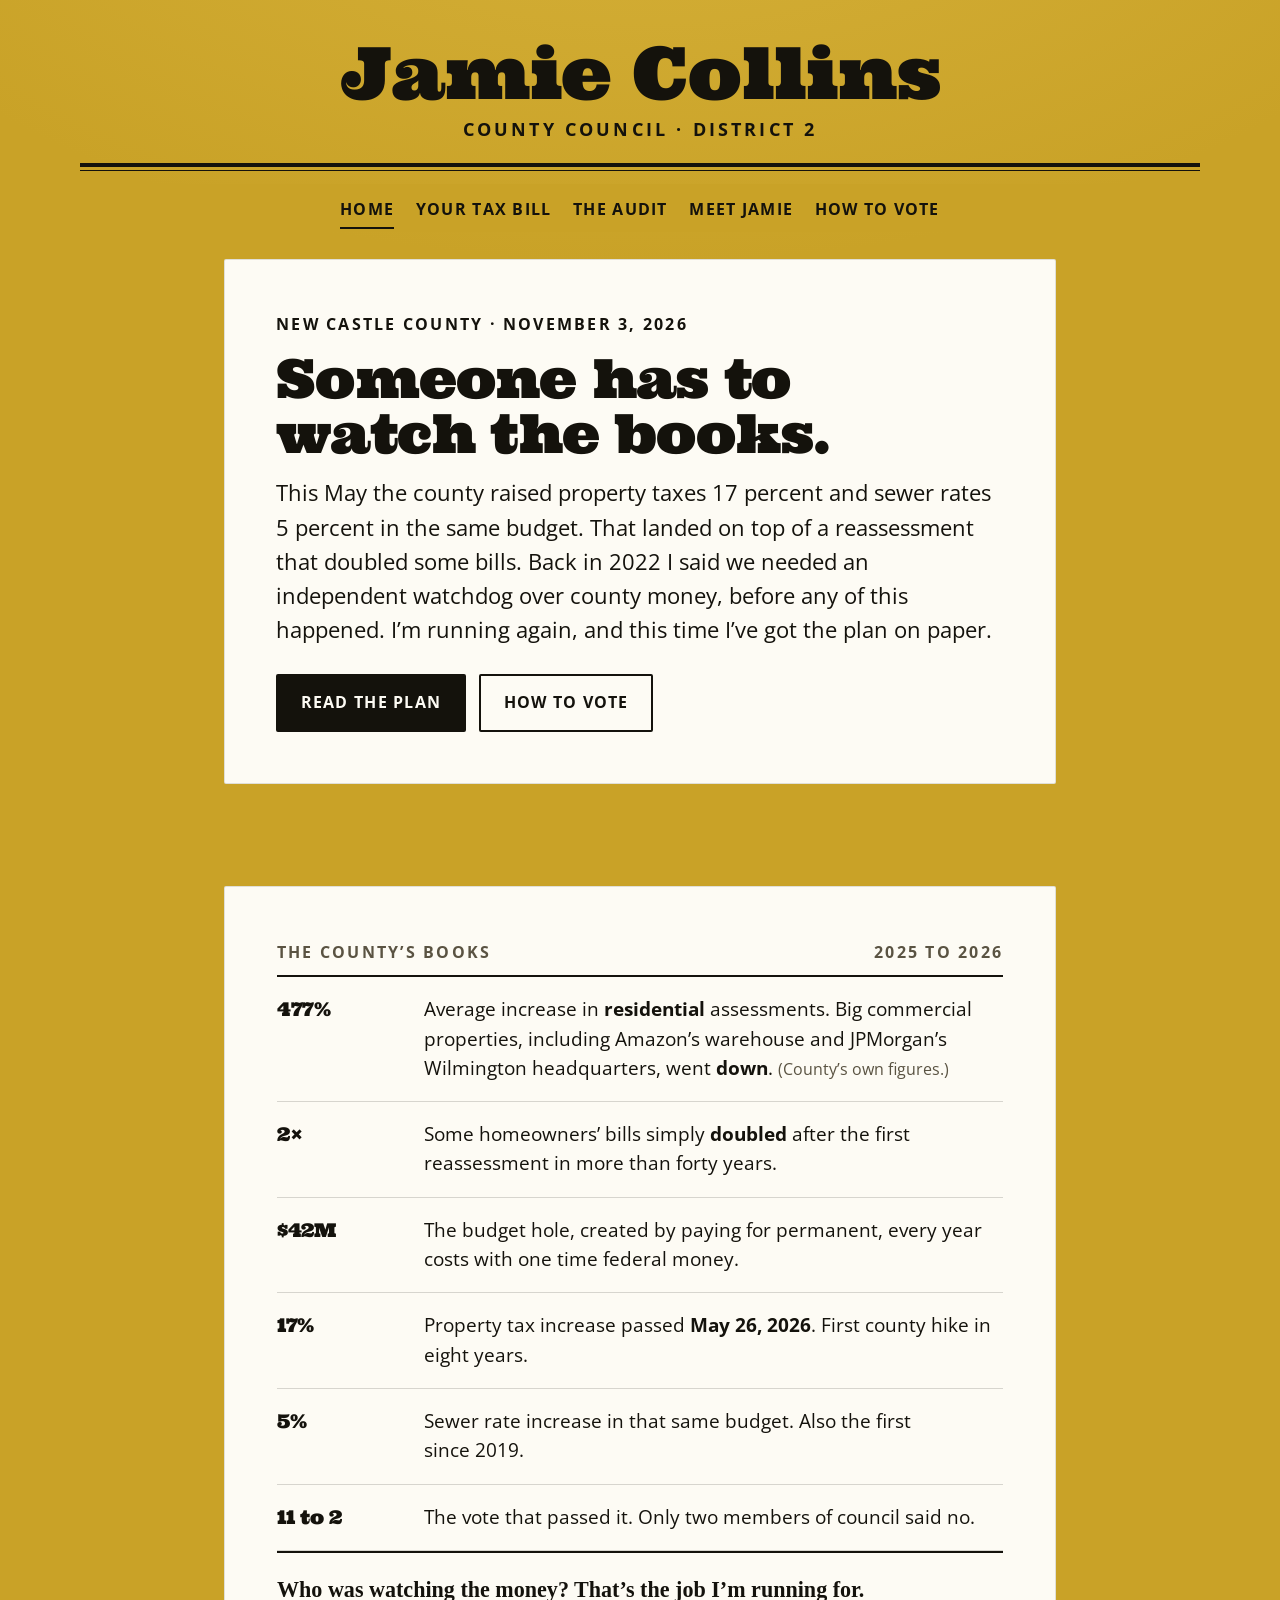
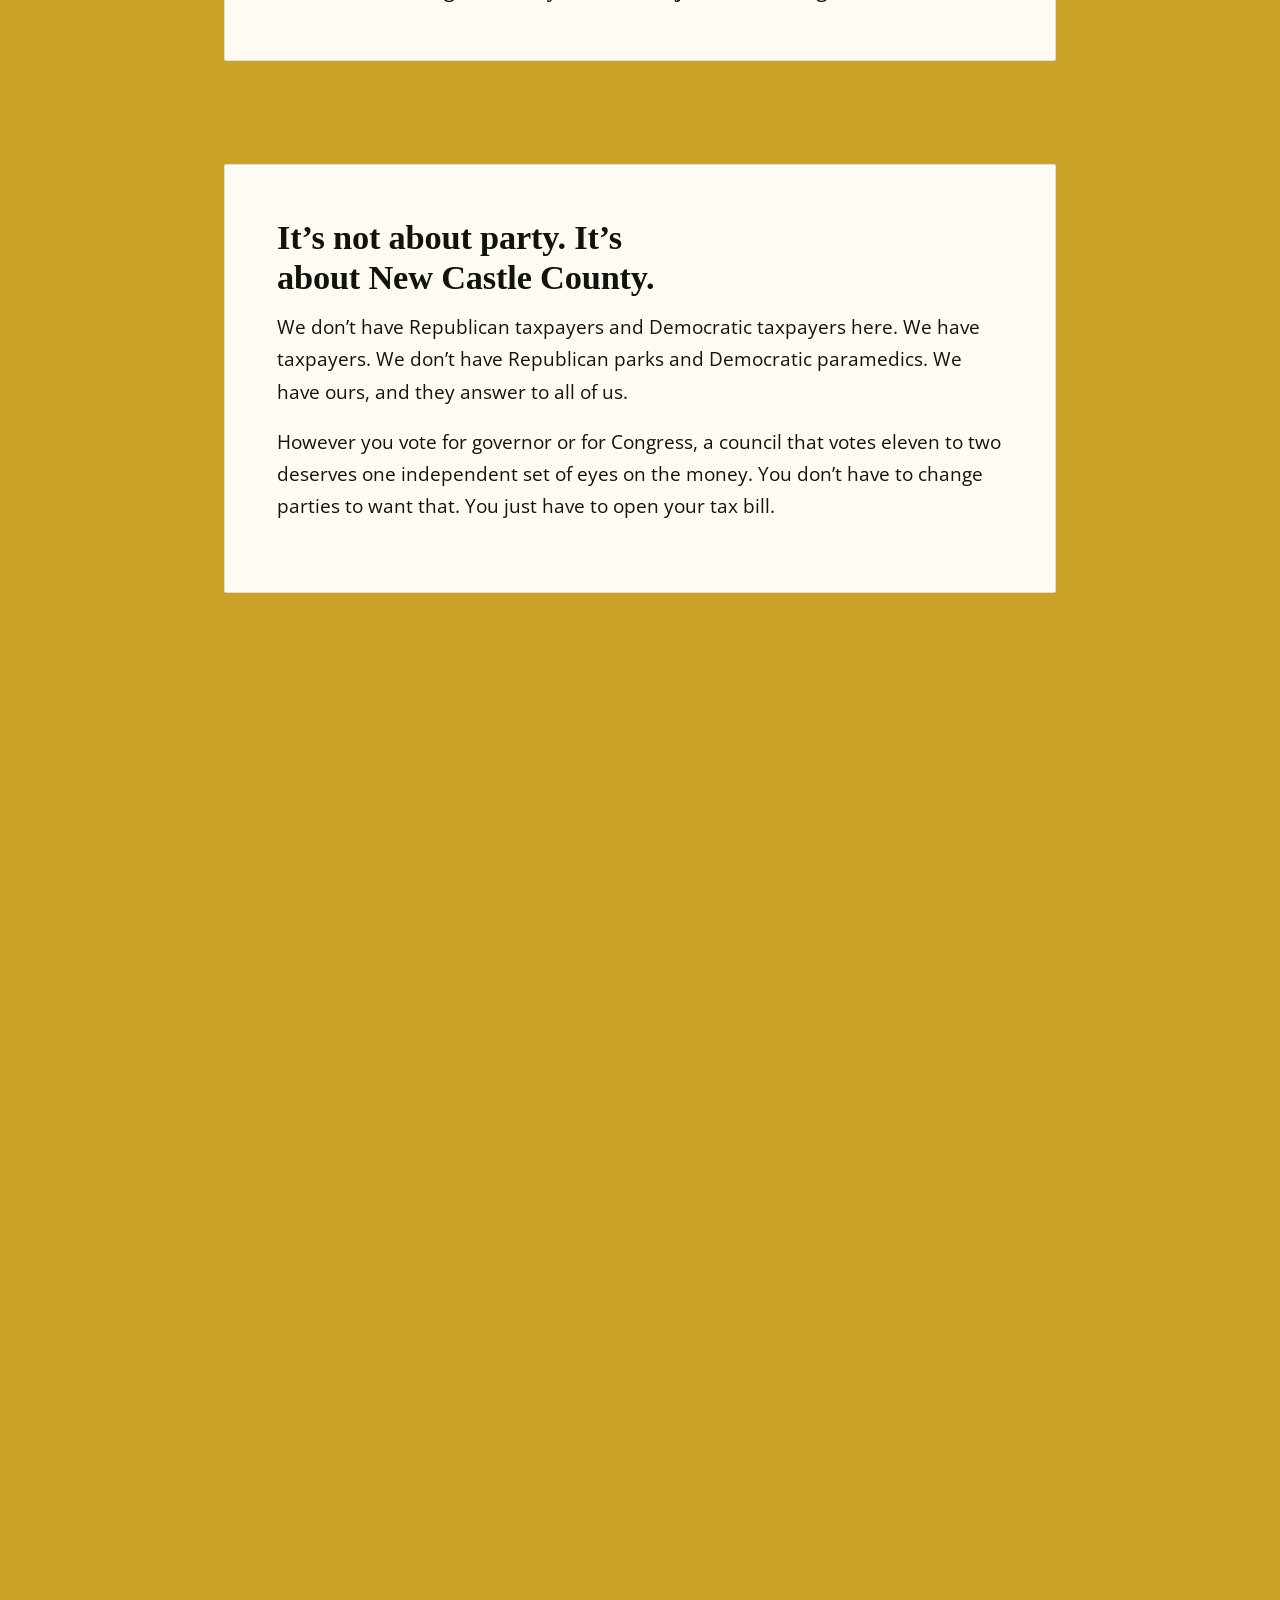
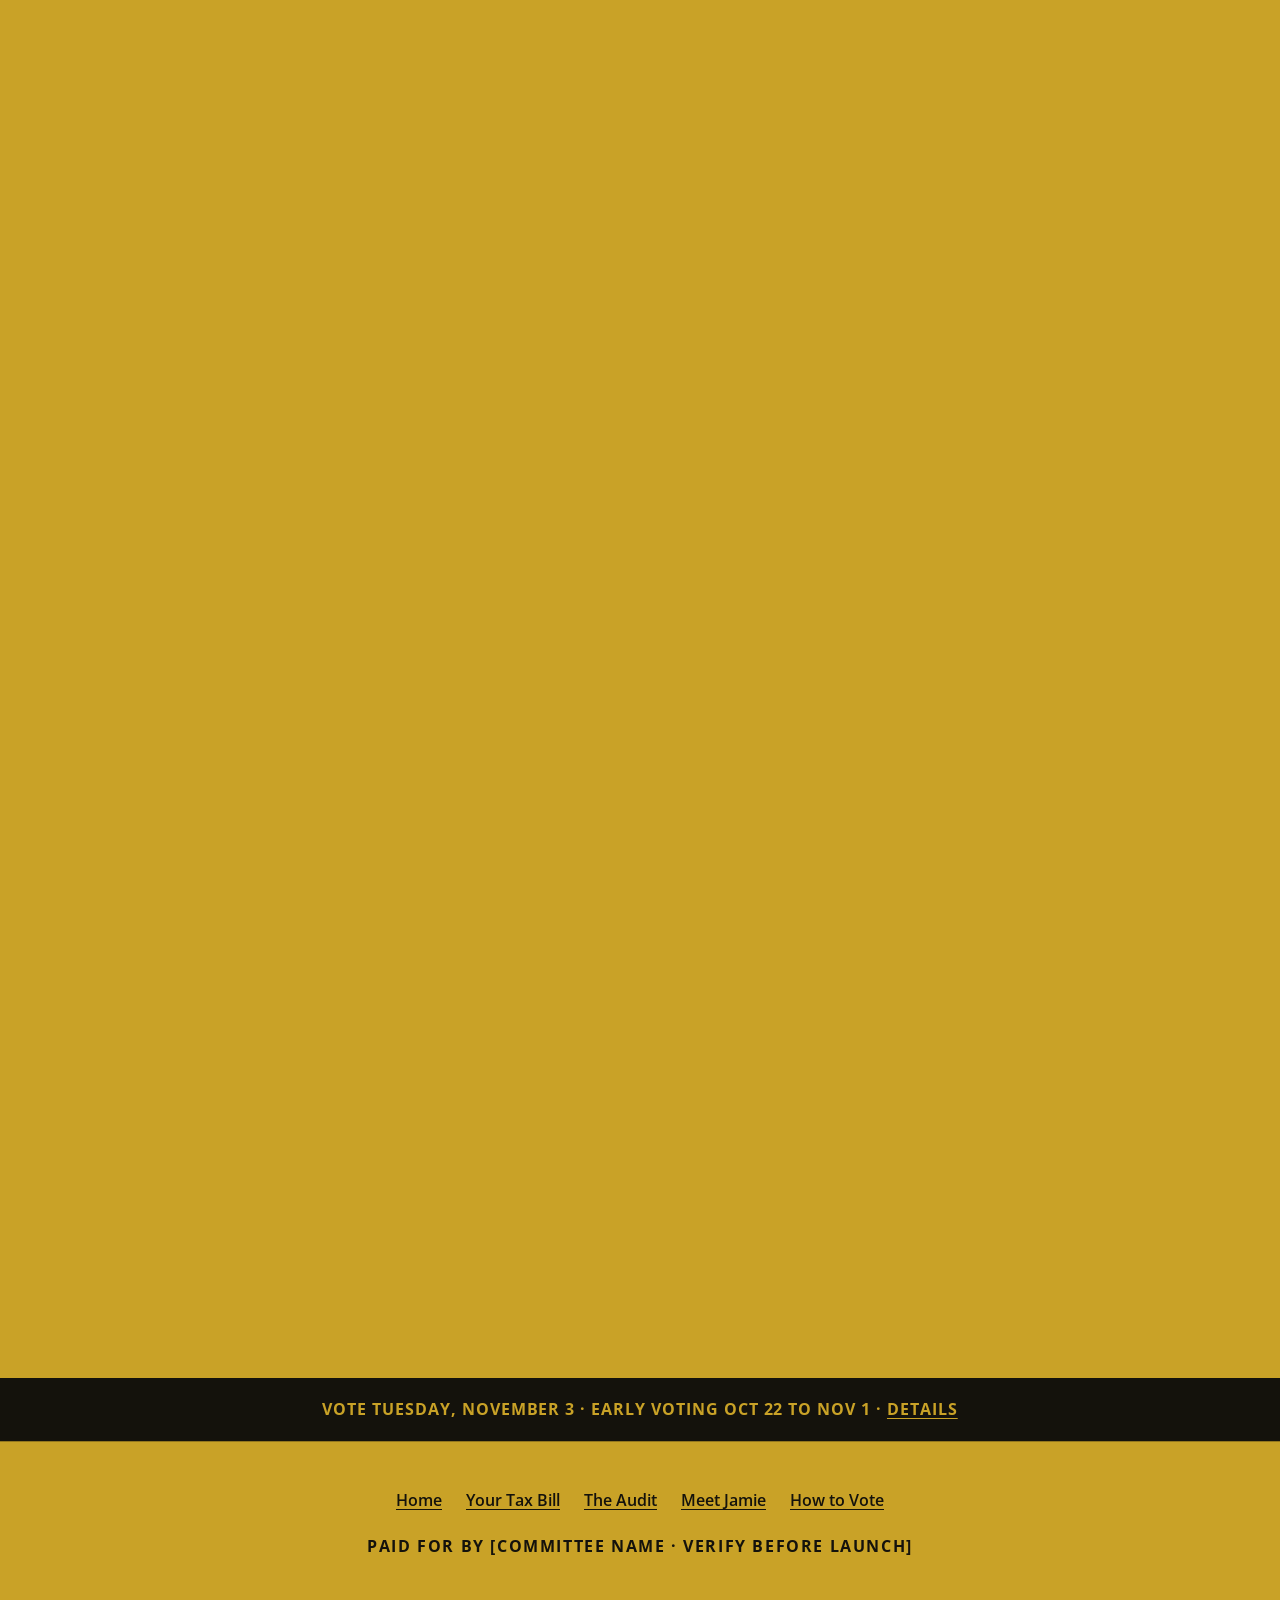
==== commit 7c8f8e99: "Update text for clarity and consistency" ====
--- a/index.html
+++ b/index.html
@@ -59,7 +59,7 @@
       <div class="open rise">
         <p class="eyebrow">New Castle County &middot; November 3, 2026</p>
         <h1>Someone has to watch the books.</h1>
-        <p class="lede">This May the county raised property taxes 17 percent and sewer rates 5 percent in the same budget. That landed on top of a reassessment that doubled some bills. Back in 2022 I said we needed an independent watchdog over county money, before any of this happened. I am running again, and this time I have a plan on paper.</p>
+        <p class="lede">This May the county raised property taxes 17 percent and sewer rates 5 percent in the same budget. That landed on top of a reassessment that doubled some bills. Back in 2022 I said we needed an independent watchdog over county money, before any of this happened. I&rsquo;m running again, and this time I&rsquo;ve got the plan on paper.</p>
         <div class="btns">
           <a class="btn" href="/audit/">Read the plan</a>
           <a class="btn btn--ghost" href="/vote/">How to vote</a>
@@ -106,7 +106,7 @@
           <p>The vote that passed it. Only two members of council said no.</p>
         </div>
 
-        <p class="ledger-foot">Who was watching the money? That is the job I am running for.</p>
+        <p class="ledger-foot">Who was watching the money? That&rsquo;s the job I&rsquo;m running for.</p>
       </div>
     </div>
   </section>
@@ -139,7 +139,7 @@
 
         <div class="plank">
           <h3>Services you can count on.</h3>
-          <p>Paramedic response times, county police, parks, libraries, sewers and stormwater. You are paying 17 percent more. Your services should show it.</p>
+          <p>Paramedic response times, county police, parks, libraries, sewers and stormwater. You&rsquo;re paying 17 percent more. Your services should show it.</p>
         </div>
 
         <div class="plank">
@@ -184,7 +184,7 @@
       <div class="signup">
         <div class="card">
           <h2 style="margin-top:0">Stay in the loop</h2>
-          <p>An email or two a month between now and November 3. Where I will be, what council is voting on, and how you can help. No spam, and we will never sell your address.</p>
+          <p>An email or two a month between now and November 3. Where I&rsquo;ll be, what council is voting on, and how you can help. No spam, and we&rsquo;ll never sell your address.</p>
           <div class="btns">
             <a class="btn" href="mailto:[EMAIL ADDRESS]?subject=Add%20me%20to%20campaign%20updates">Email us to sign up</a>
           </div>
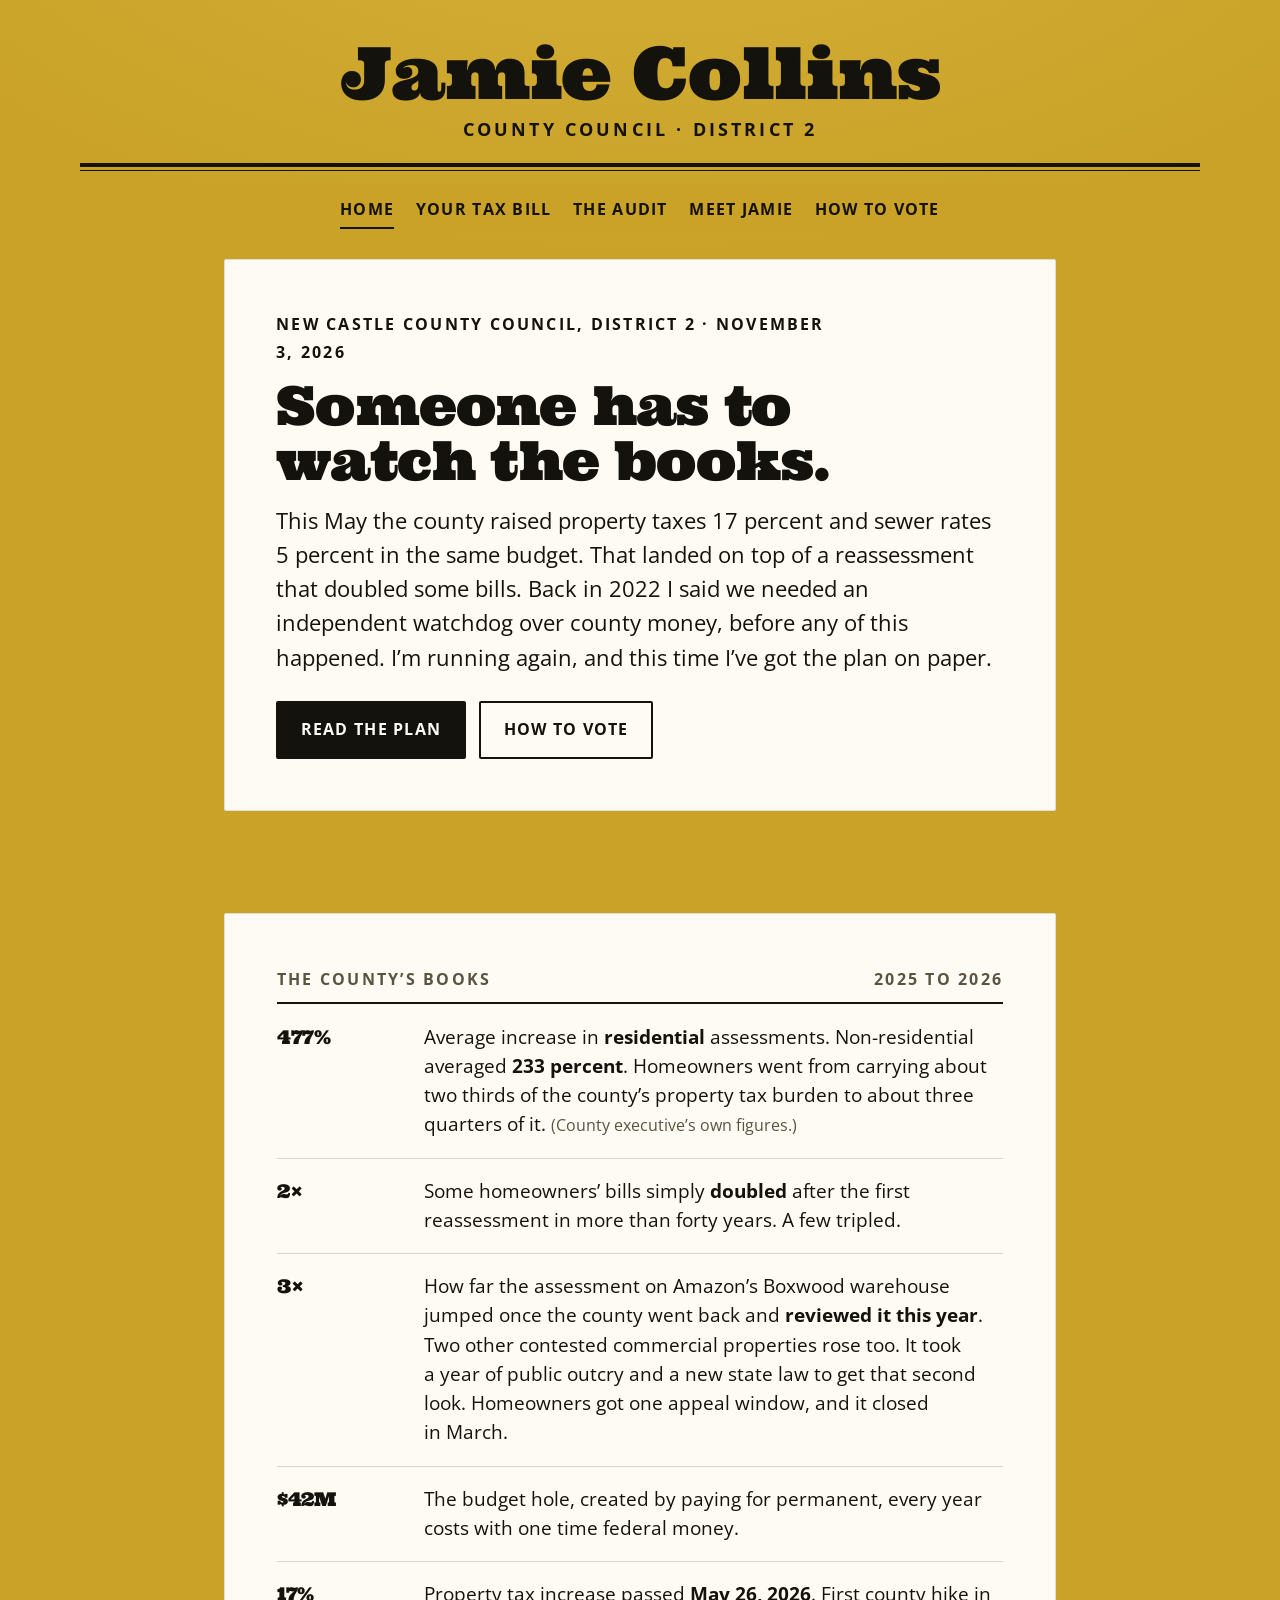
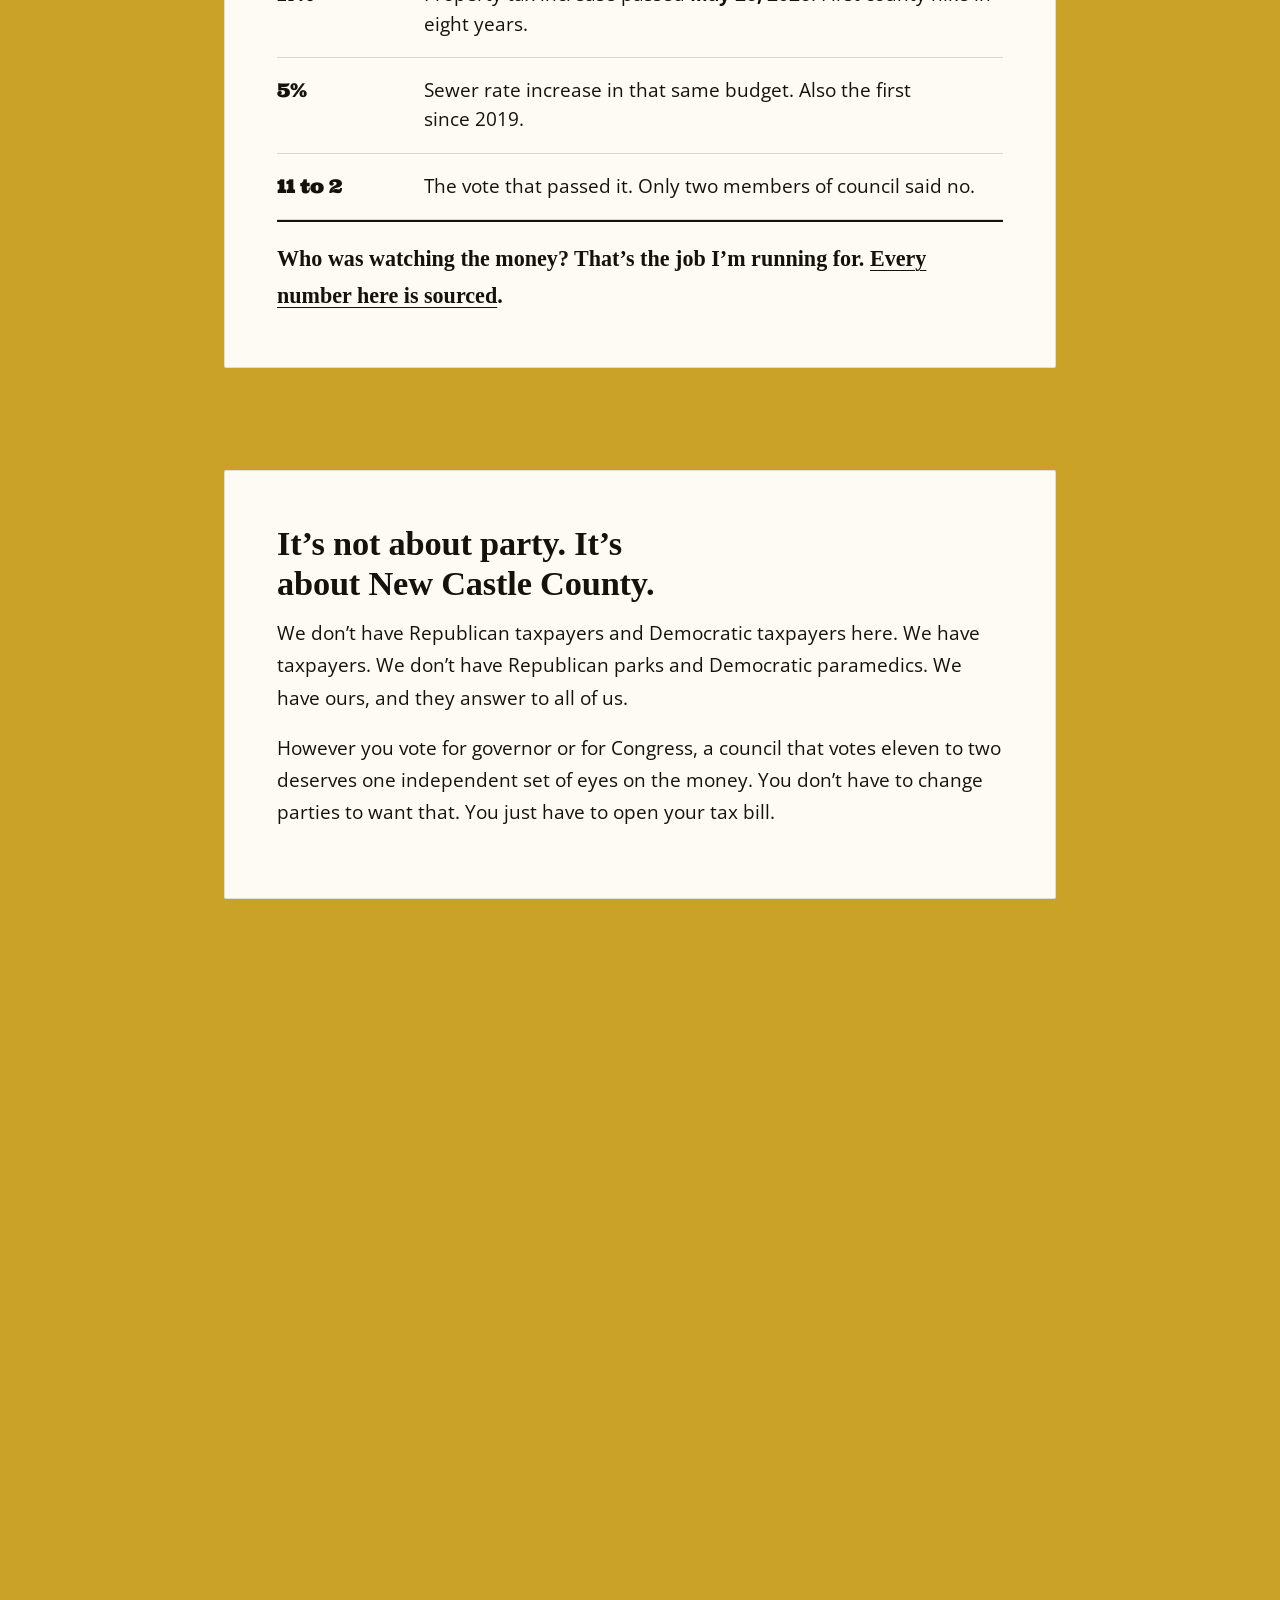
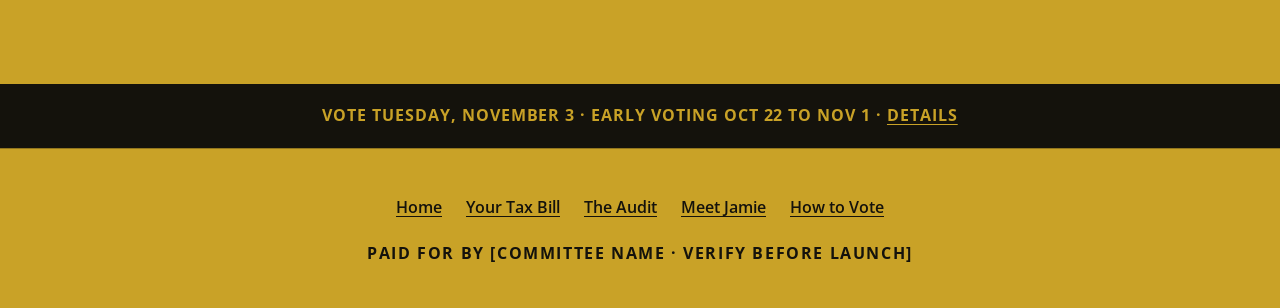
==== commit f1773556: "Update title and meta description in index.html" ====
--- a/index.html
+++ b/index.html
@@ -3,15 +3,20 @@
 <head>
 <meta charset="utf-8">
 <meta name="viewport" content="width=device-width, initial-scale=1">
-<title>Jamie Collins for County Council, District 2 | Someone has to watch the books.</title>
-<meta name="description" content="Jamie Collins is running for New Castle County Council in District 2. County property taxes went up 17 percent and sewer rates went up 5 percent. His plan: a full public audit of county government before anyone asks taxpayers for more. Vote November 3.">
+<title>Jamie Collins for New Castle County Council, District 2</title>
+<meta name="description" content="Jamie Collins is running for New Castle County Council District 2 in Delaware. County property taxes went up 17 percent and sewer rates 5 percent. His plan: a full public audit before anyone asks taxpayers for more.">
 <link rel="canonical" href="https://collinsforcouncil.com/">
+<meta name="robots" content="index, follow, max-image-preview:large">
+<link rel="icon" href="/images/favicon.png" sizes="any">
 
 <meta property="og:type" content="website">
+<meta property="og:site_name" content="Jamie Collins for New Castle County Council">
+<meta property="og:locale" content="en_US">
 <meta property="og:title" content="Jamie Collins for County Council, District 2">
 <meta property="og:description" content="County taxes went up 17 percent. Sewer went up too. Someone has to watch the books. Vote November 3.">
 <meta property="og:url" content="https://collinsforcouncil.com/">
 <meta property="og:image" content="https://collinsforcouncil.com/images/jamie.jpg">
+<meta property="og:image:alt" content="Jamie Collins, candidate for New Castle County Council District 2">
 <meta name="twitter:card" content="summary_large_image">
 <meta name="theme-color" content="#C9A227">
 
@@ -23,12 +28,58 @@
 <script type="application/ld+json">
 {
   "@context":"https://schema.org",
-  "@type":"Person",
-  "name":"Jamie Collins",
-  "jobTitle":"Candidate for New Castle County Council, District 2",
-  "url":"https://collinsforcouncil.com/",
-  "image":"https://collinsforcouncil.com/images/jamie.jpg",
-  "homeLocation":{"@type":"Place","name":"New Castle County, Delaware"}
+  "@graph":[
+    {
+      "@type":"WebSite",
+      "@id":"https://collinsforcouncil.com/#website",
+      "url":"https://collinsforcouncil.com/",
+      "name":"Jamie Collins for New Castle County Council",
+      "description":"Campaign site for Jamie Collins, candidate for New Castle County Council District 2 in Delaware.",
+      "publisher":{"@id":"https://collinsforcouncil.com/#jamie"},
+      "inLanguage":"en-US"
+    },
+    {
+      "@type":"Person",
+      "@id":"https://collinsforcouncil.com/#jamie",
+      "name":"Jamie Collins",
+      "givenName":"Jamie",
+      "familyName":"Collins",
+      "jobTitle":"Candidate for New Castle County Council, District 2",
+      "description":"Republican candidate for New Castle County Council District 2 in Delaware, covering Brandywine Hundred and greater Greenville. Running on fiscal oversight, property tax accountability, and a public performance audit of county government.",
+      "url":"https://collinsforcouncil.com/",
+      "image":"https://collinsforcouncil.com/images/jamie.jpg",
+      "mainEntityOfPage":{"@id":"https://collinsforcouncil.com/meet-jamie/#webpage"},
+      "homeLocation":{
+        "@type":"Place",
+        "name":"New Castle County, Delaware",
+        "address":{
+          "@type":"PostalAddress",
+          "addressRegion":"DE",
+          "addressCountry":"US"
+        }
+      },
+      "knowsAbout":[
+        "New Castle County government",
+        "Property tax assessment and appeals",
+        "Municipal budget oversight",
+        "Government performance auditing"
+      ],
+      "sameAs":[
+        "https://www.facebook.com/100085375716927/"
+      ]
+    },
+    {
+      "@type":"WebPage",
+      "@id":"https://collinsforcouncil.com/#webpage",
+      "url":"https://collinsforcouncil.com/",
+      "name":"Jamie Collins for New Castle County Council, District 2",
+      "description":"Someone has to watch the books. Jamie Collins is running for New Castle County Council District 2 on fiscal oversight and a full public audit of county government.",
+      "isPartOf":{"@id":"https://collinsforcouncil.com/#website"},
+      "about":{"@id":"https://collinsforcouncil.com/#jamie"},
+      "dateModified":"2026-08-03",
+      "inLanguage":"en-US"
+    }
+  ]
 }
 </script>
 </head>
@@ -57,7 +108,7 @@
   <section class="band band--hero">
     <div class="wrap">
       <div class="open rise">
-        <p class="eyebrow">New Castle County &middot; November 3, 2026</p>
+        <p class="eyebrow">New Castle County Council, District 2 &middot; November 3, 2026</p>
         <h1>Someone has to watch the books.</h1>
         <p class="lede">This May the county raised property taxes 17 percent and sewer rates 5 percent in the same budget. That landed on top of a reassessment that doubled some bills. Back in 2022 I said we needed an independent watchdog over county money, before any of this happened. I&rsquo;m running again, and this time I&rsquo;ve got the plan on paper.</p>
         <div class="btns">
@@ -78,12 +129,17 @@
 
         <div class="entry">
           <p class="fig">477%</p>
-          <p>Average increase in <strong>residential</strong> assessments. Big commercial properties, including Amazon&rsquo;s warehouse and JPMorgan&rsquo;s Wilmington headquarters, went <strong>down</strong>. <span class="small">(County&rsquo;s own figures.)</span></p>
+          <p>Average increase in <strong>residential</strong> assessments. Non-residential averaged <strong>233 percent</strong>. Homeowners went from carrying about two thirds of the county&rsquo;s property tax burden to about three quarters of it. <span class="small">(County executive&rsquo;s own figures.)</span></p>
         </div>
 
         <div class="entry">
           <p class="fig">2&times;</p>
-          <p>Some homeowners&rsquo; bills simply <strong>doubled</strong> after the first reassessment in more than forty years.</p>
+          <p>Some homeowners&rsquo; bills simply <strong>doubled</strong> after the first reassessment in more than forty years. A few tripled.</p>
+        </div>
+
+        <div class="entry">
+          <p class="fig">3&times;</p>
+          <p>How far the assessment on Amazon&rsquo;s Boxwood warehouse jumped once the county went back and <strong>reviewed it this year</strong>. Two other contested commercial properties rose too. It took a year of public outcry and a new state law to get that second look. Homeowners got one appeal window, and it closed in March.</p>
         </div>
 
         <div class="entry">
@@ -106,7 +162,7 @@
           <p>The vote that passed it. Only two members of council said no.</p>
         </div>
 
-        <p class="ledger-foot">Who was watching the money? That&rsquo;s the job I&rsquo;m running for.</p>
+        <p class="ledger-foot">Who was watching the money? That&rsquo;s the job I&rsquo;m running for. <a href="/taxbill/">Every number here is sourced</a>.</p>
       </div>
     </div>
   </section>
@@ -129,7 +185,7 @@
 
         <div class="plank">
           <h3>Hold the line on spending.</h3>
-          <p>I said that in 2022 and I have not changed my mind. It starts with the first comprehensive, independent, public performance audit of county government in years. Every department, every contract, every dollar, with the findings published where residents can actually read them. <a href="/audit/">See the full plan</a>.</p>
+          <p>I said that in 2022 and I have not changed my mind. It starts with the first comprehensive, independent, public performance audit of New Castle County government in years. Every department, every contract, every dollar, with the findings published where residents can actually read them. <a href="/audit/">See the full plan</a>.</p>
         </div>
 
         <div class="plank">
